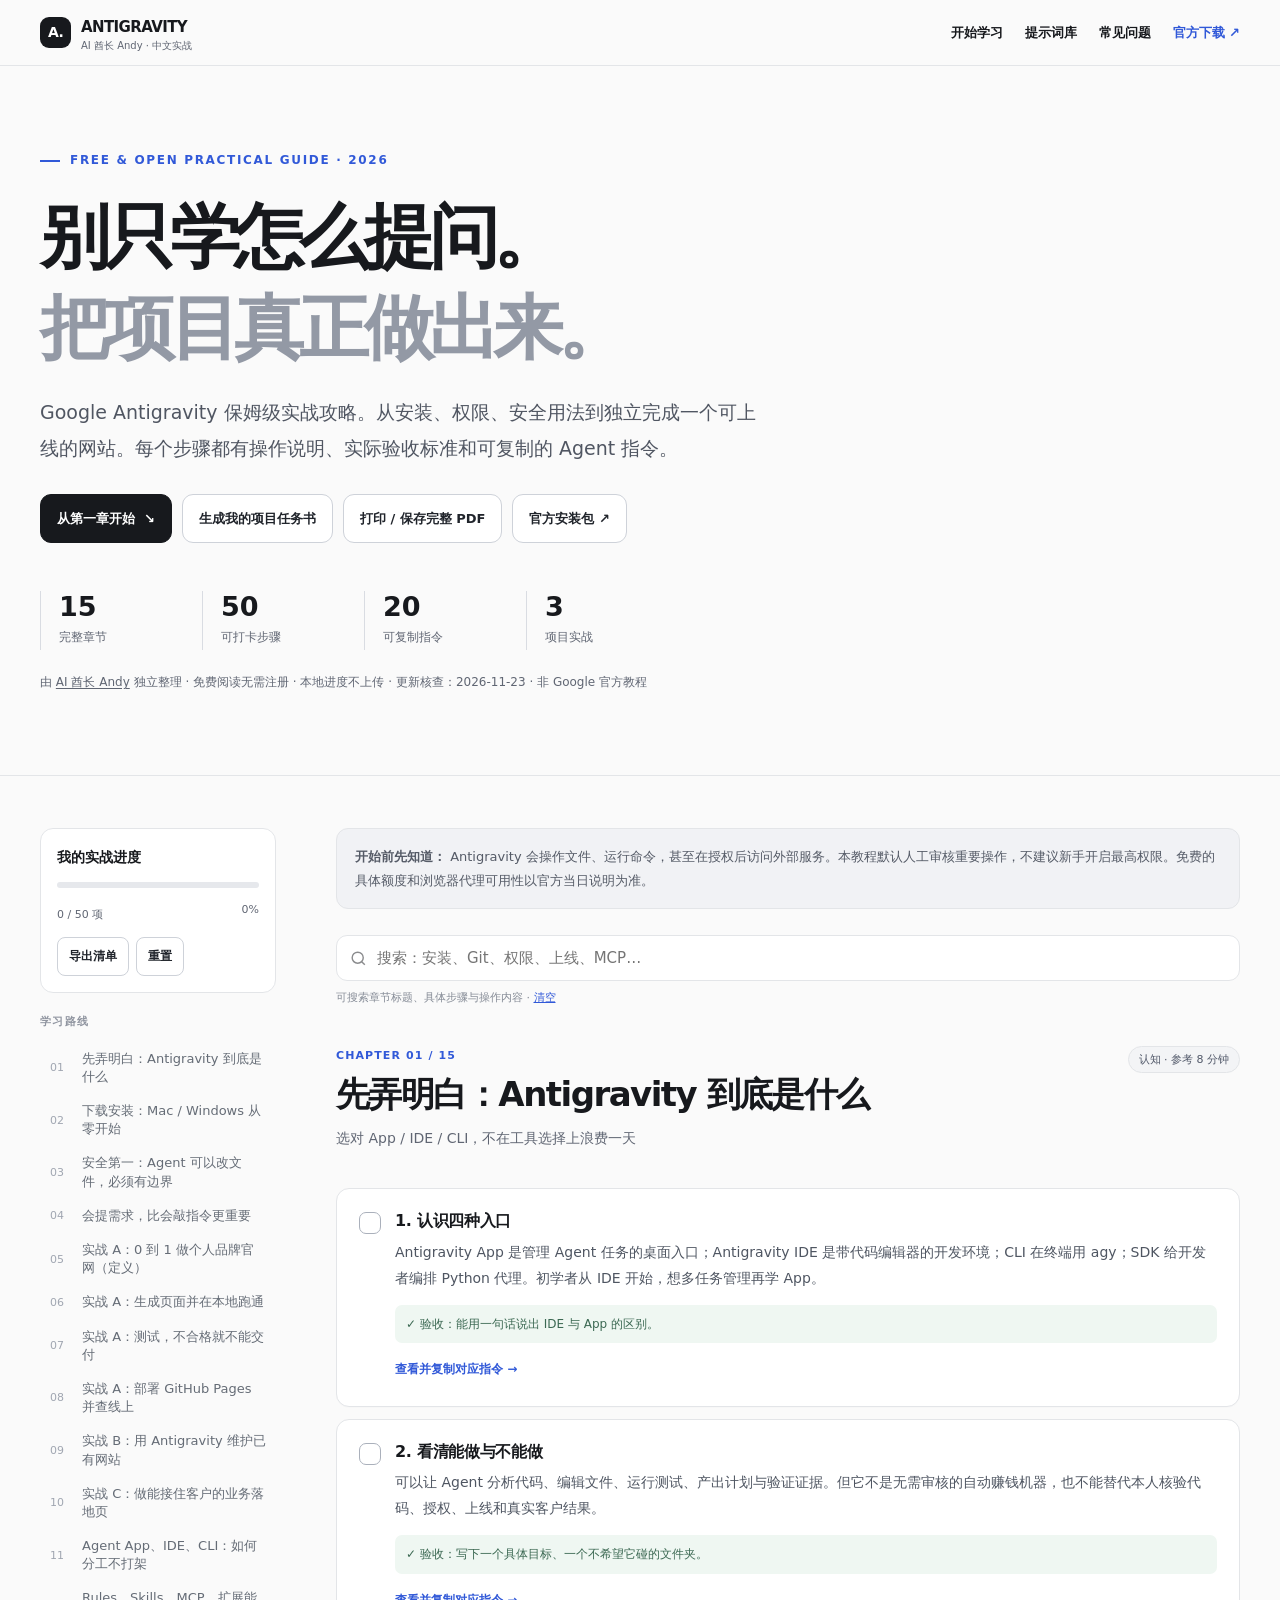
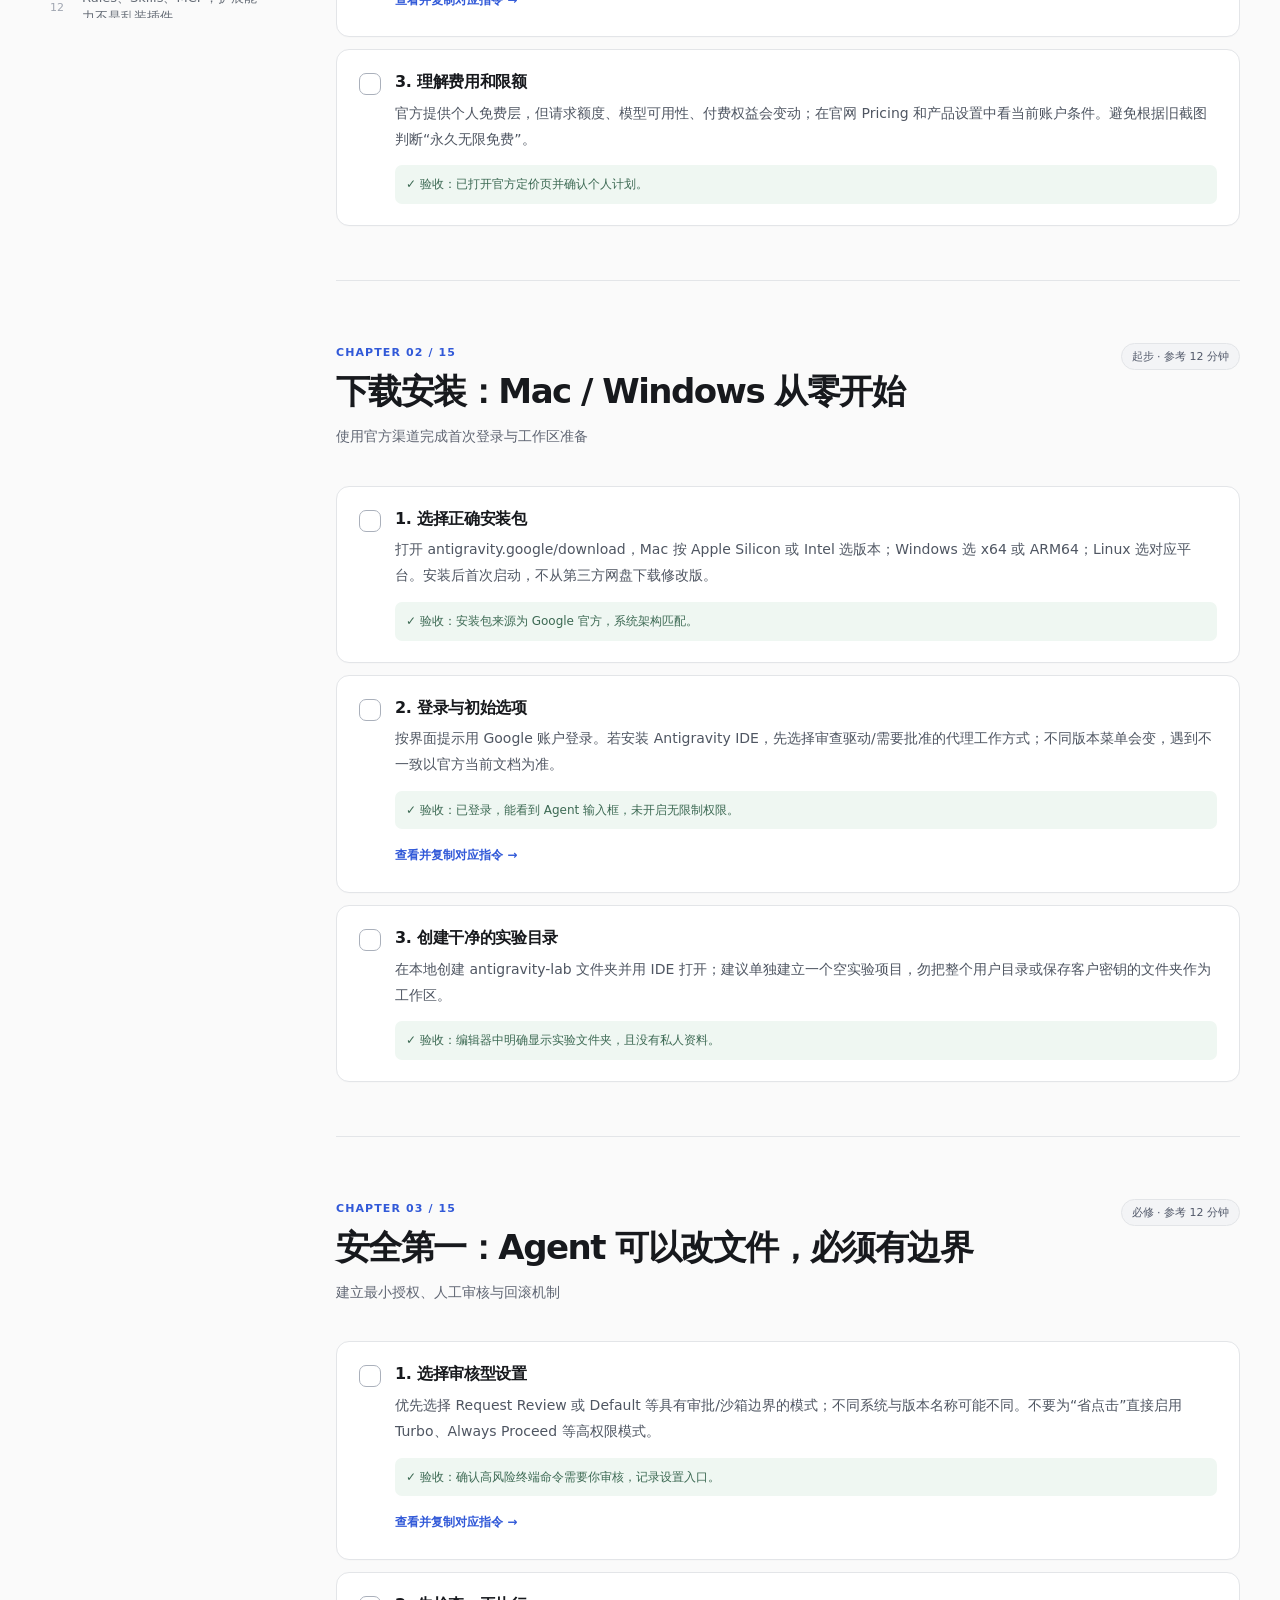
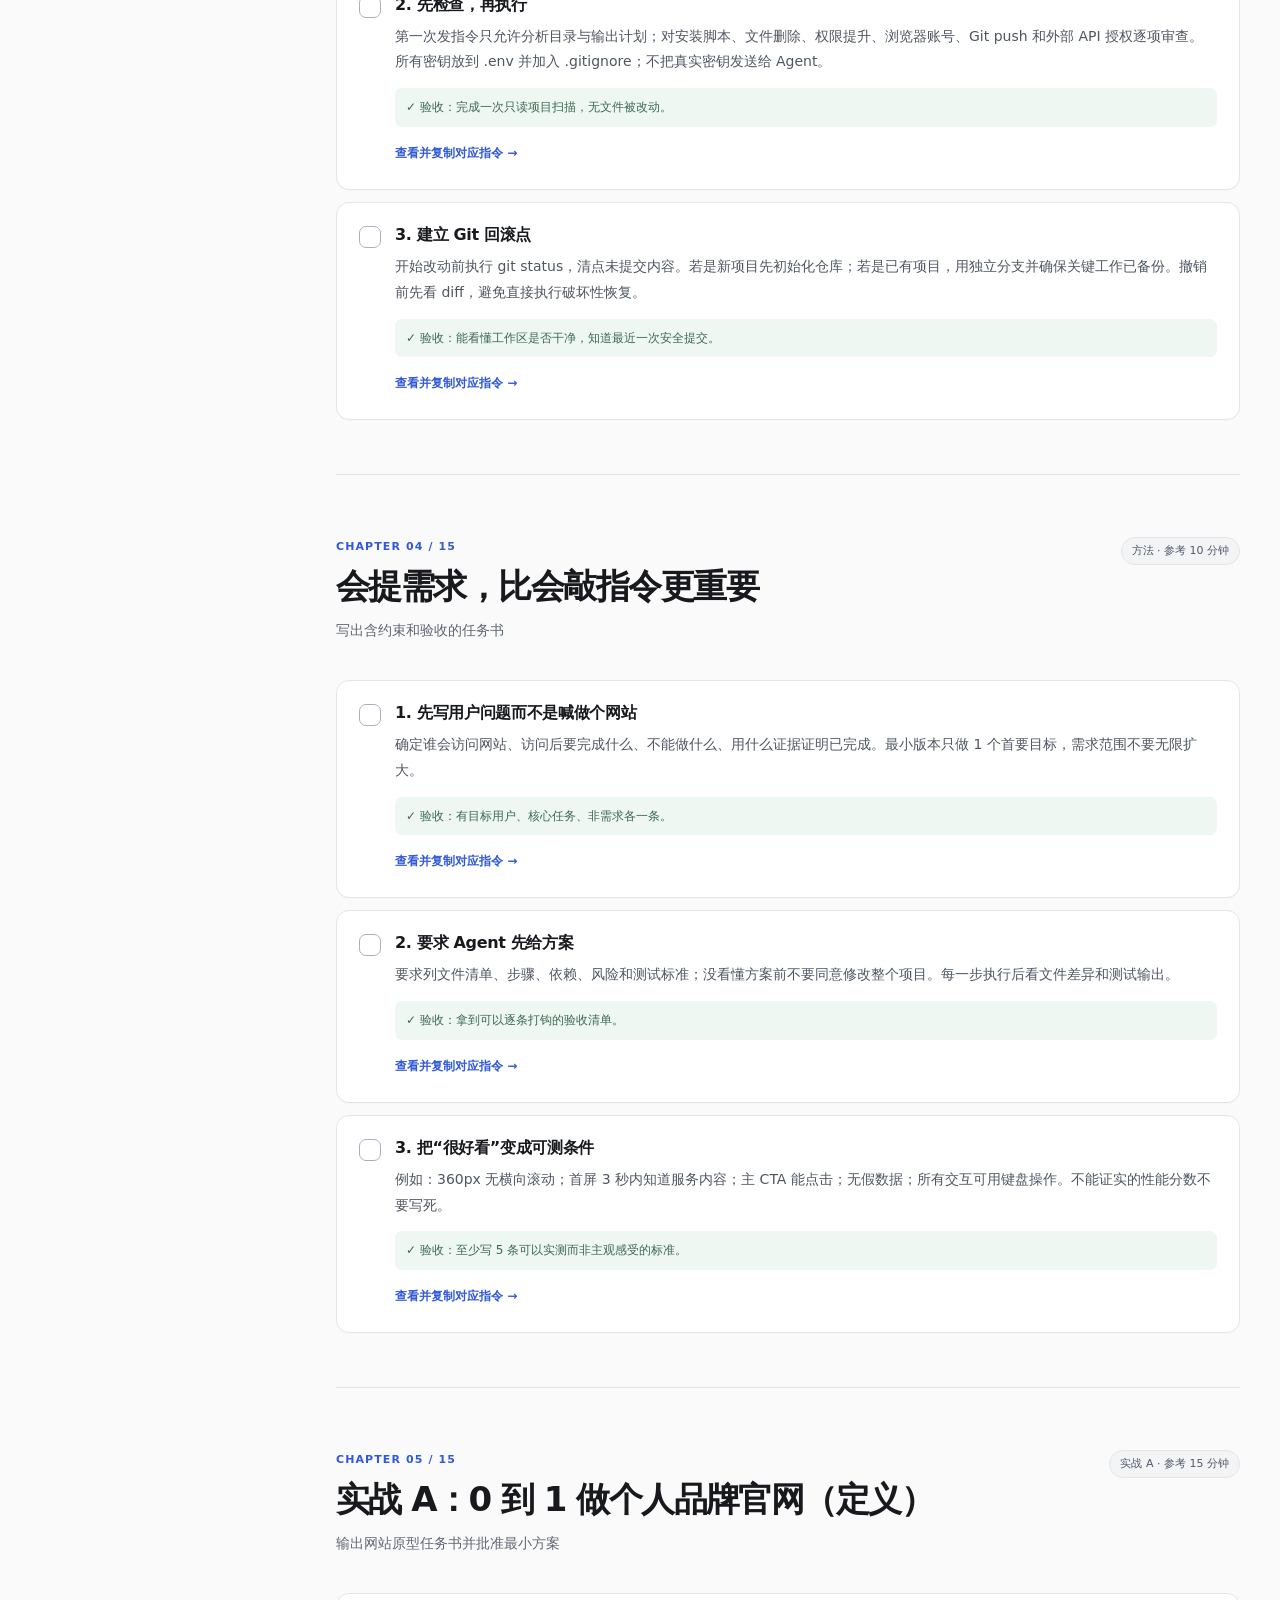
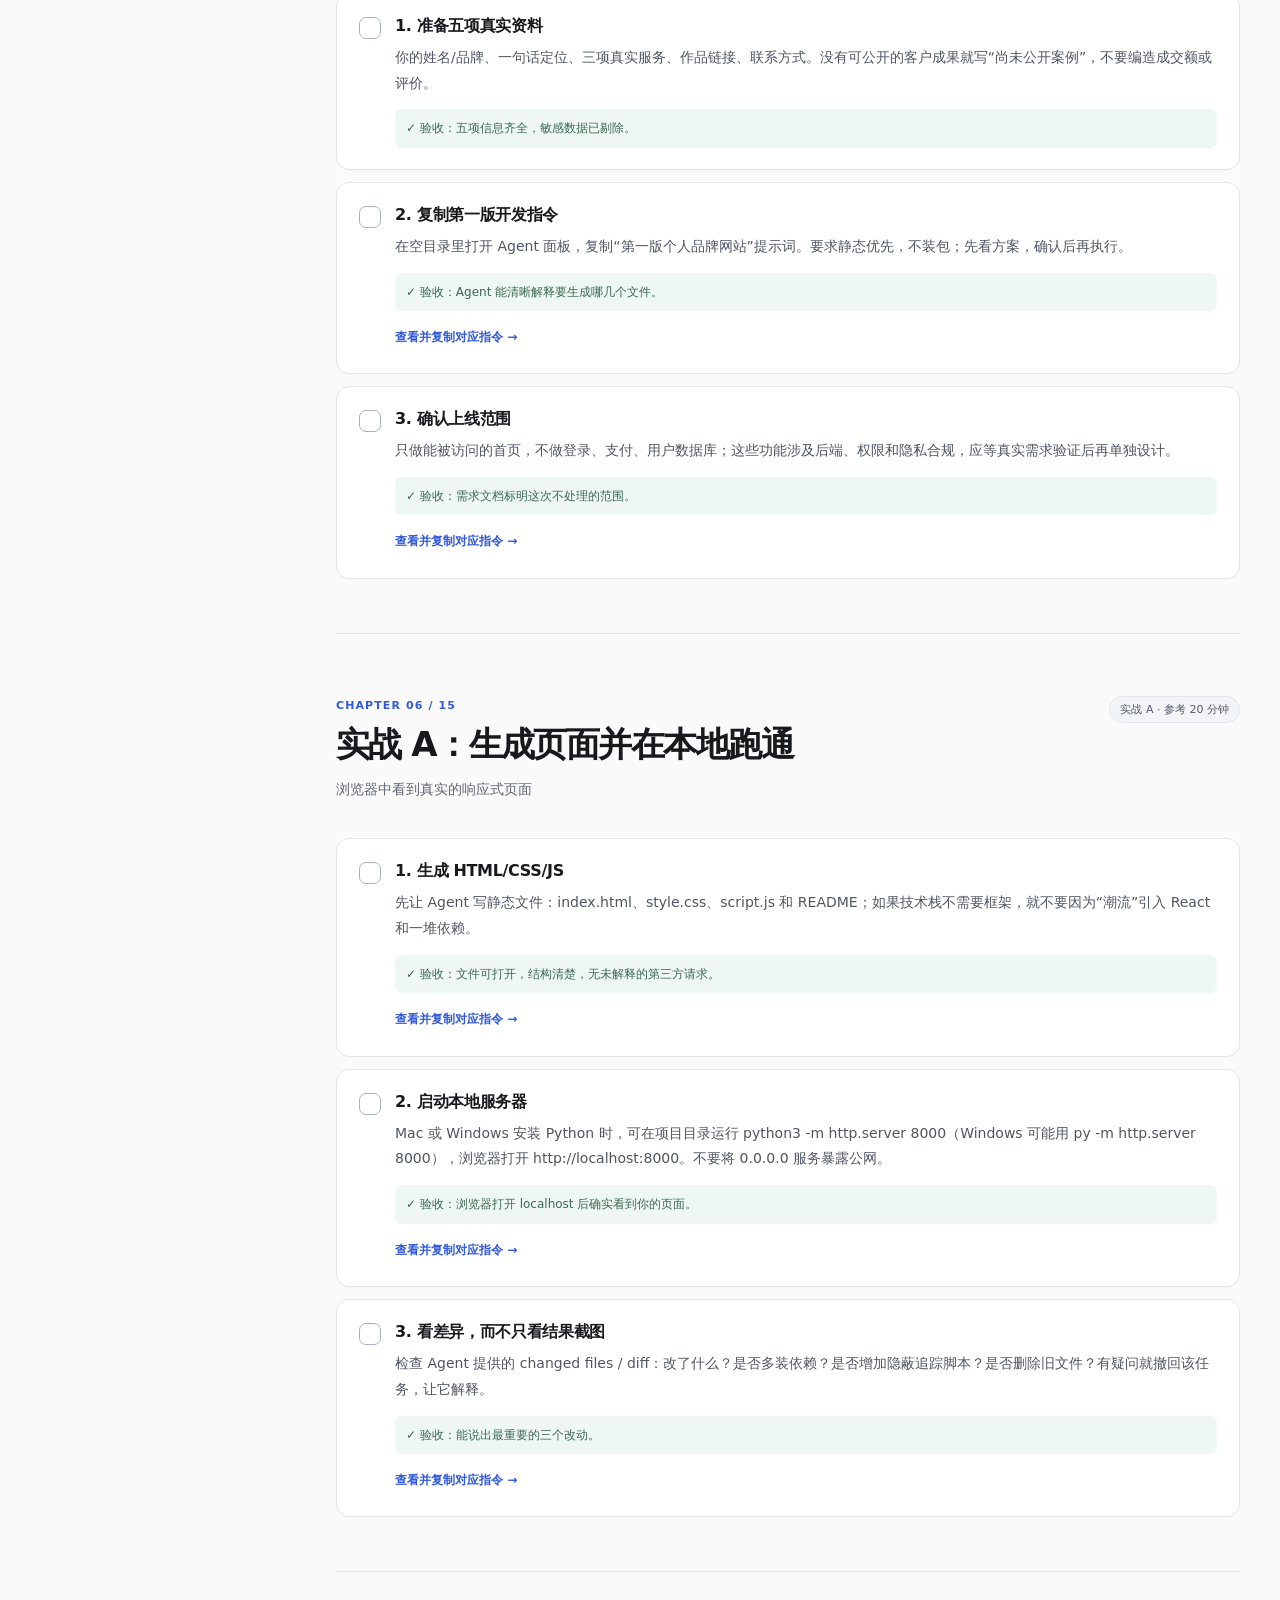
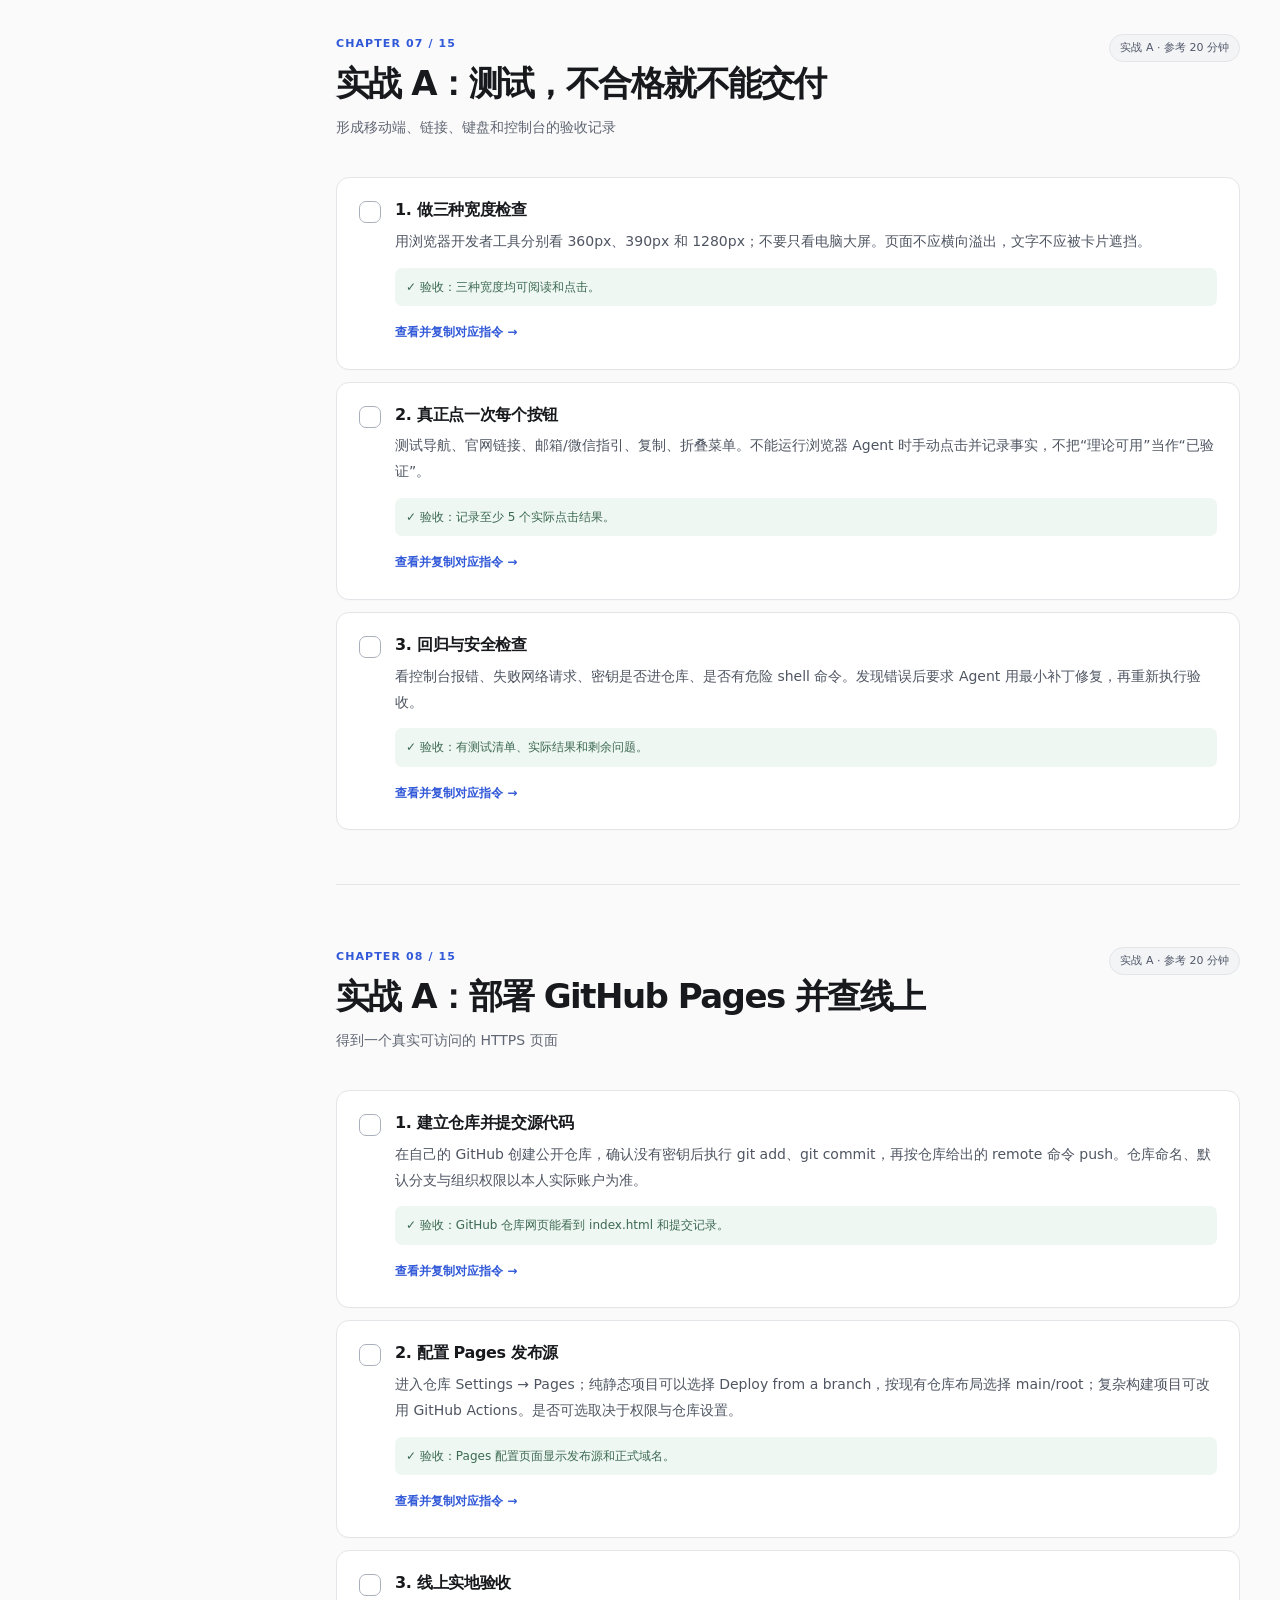
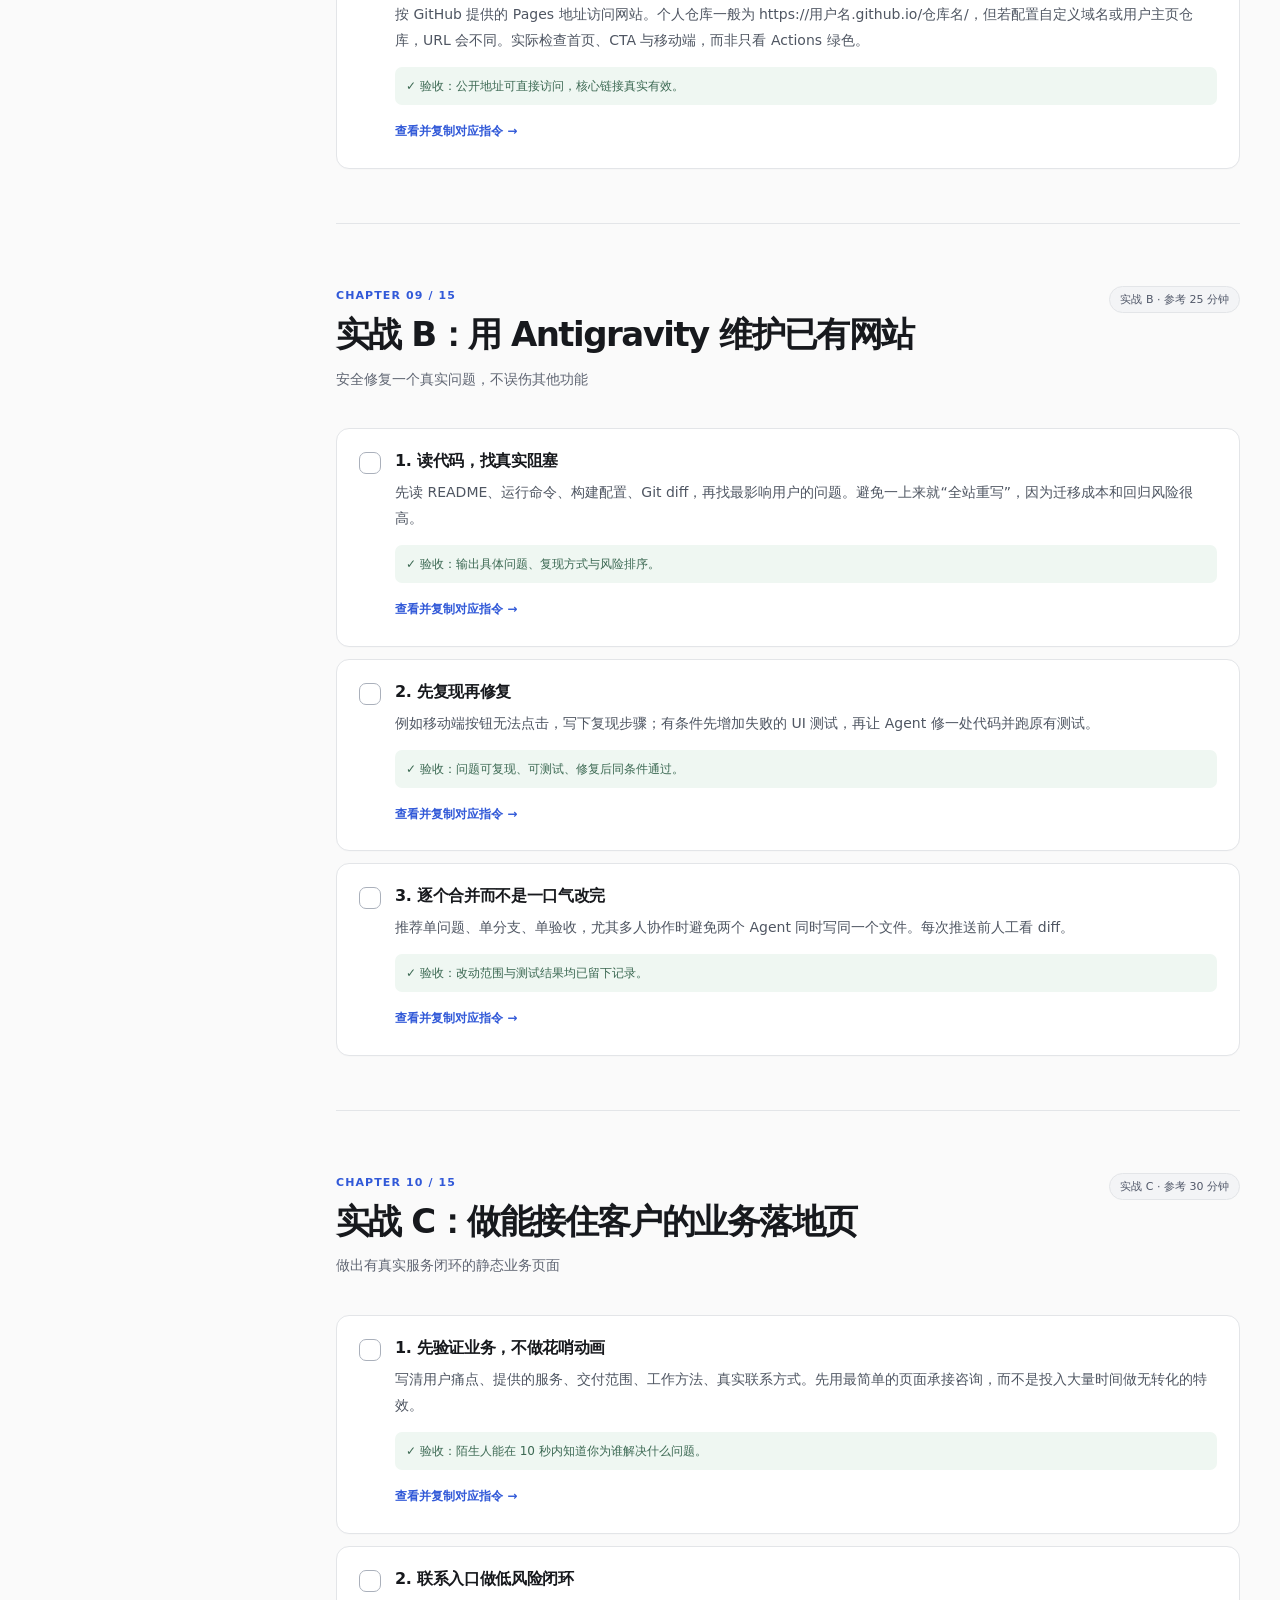
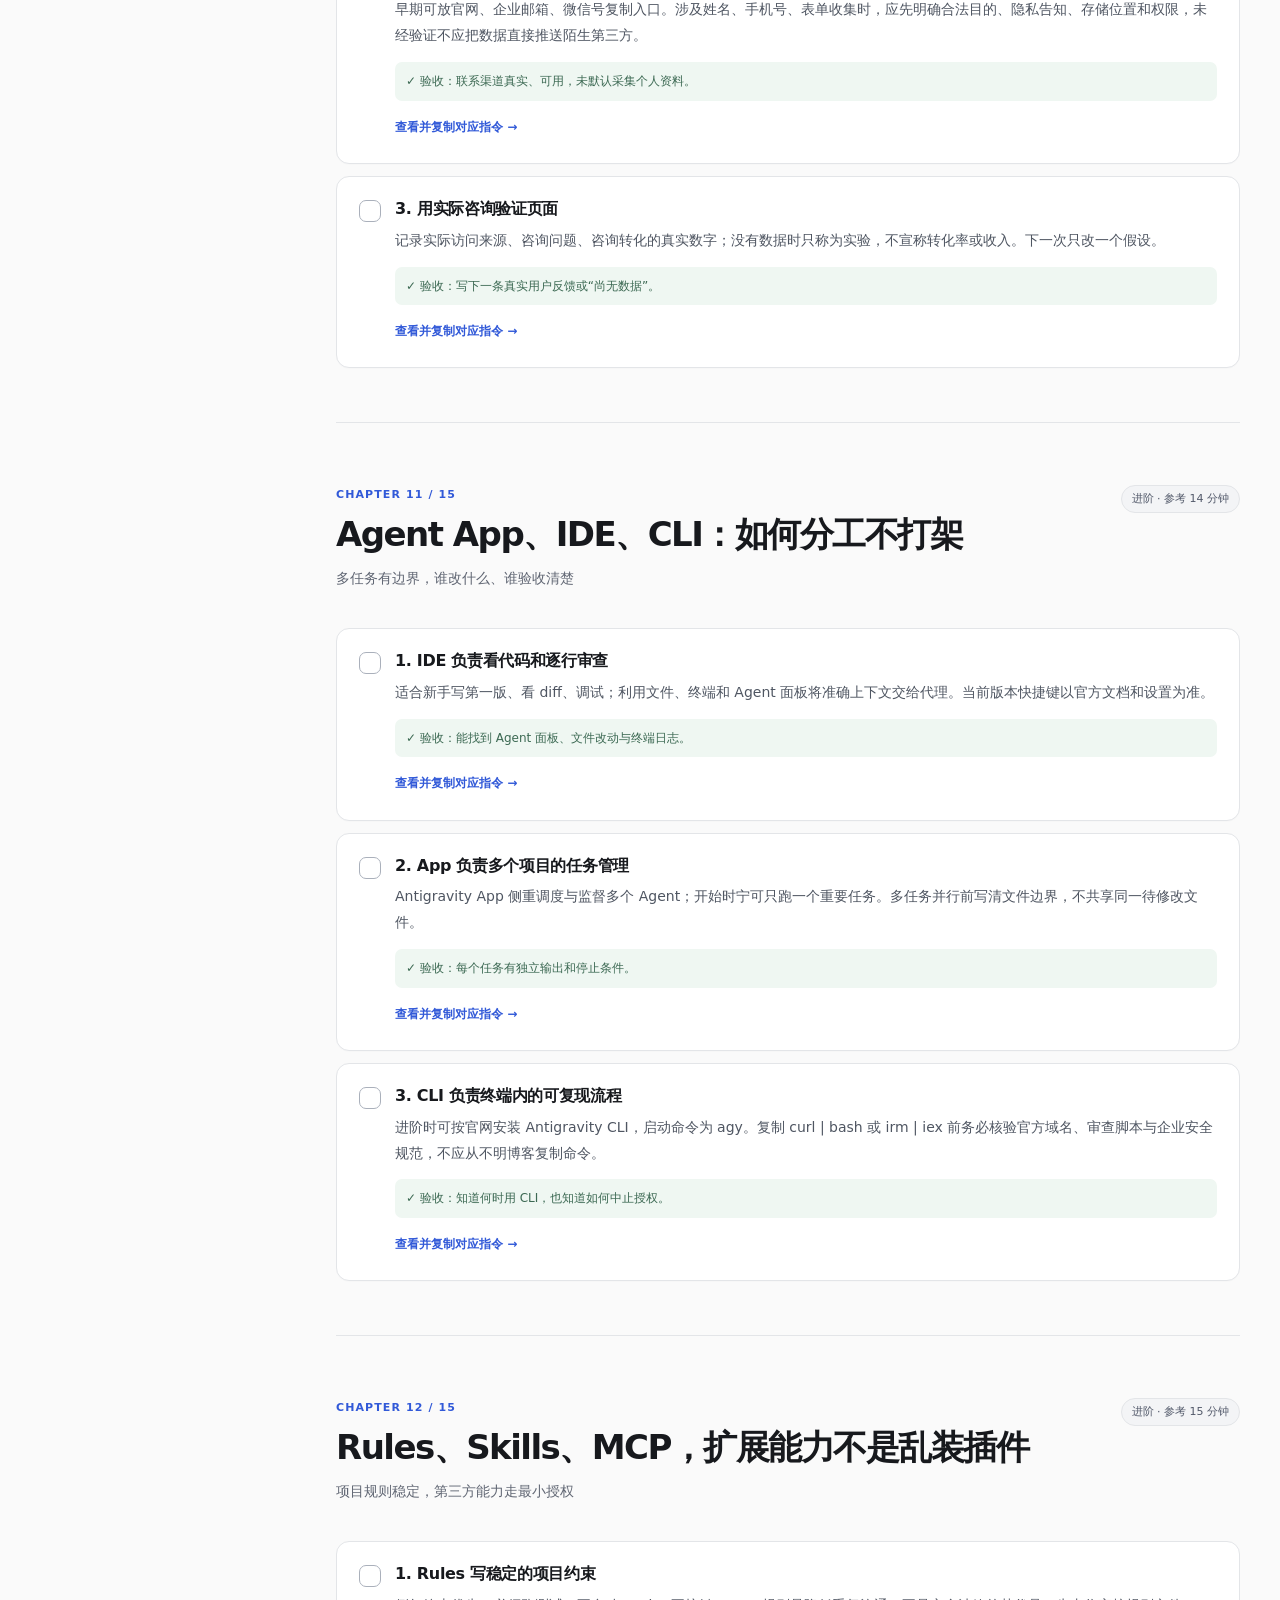
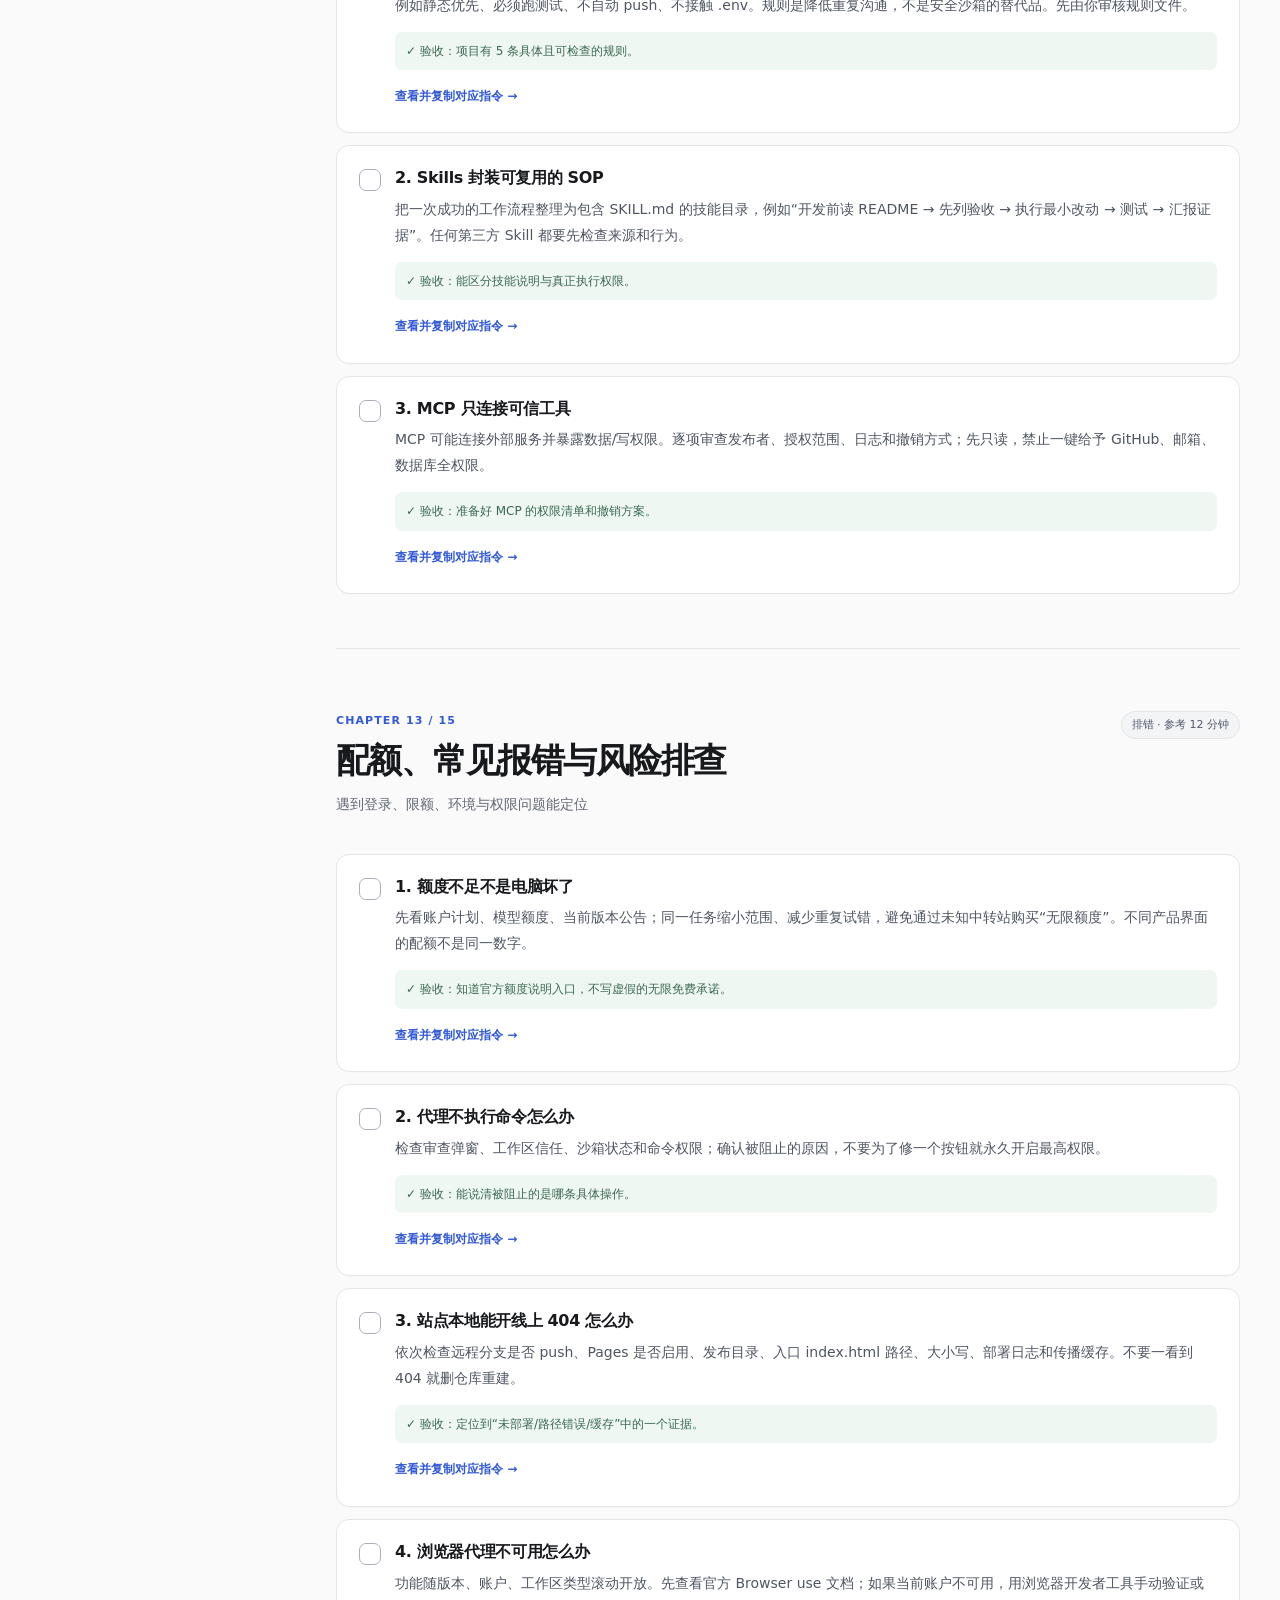
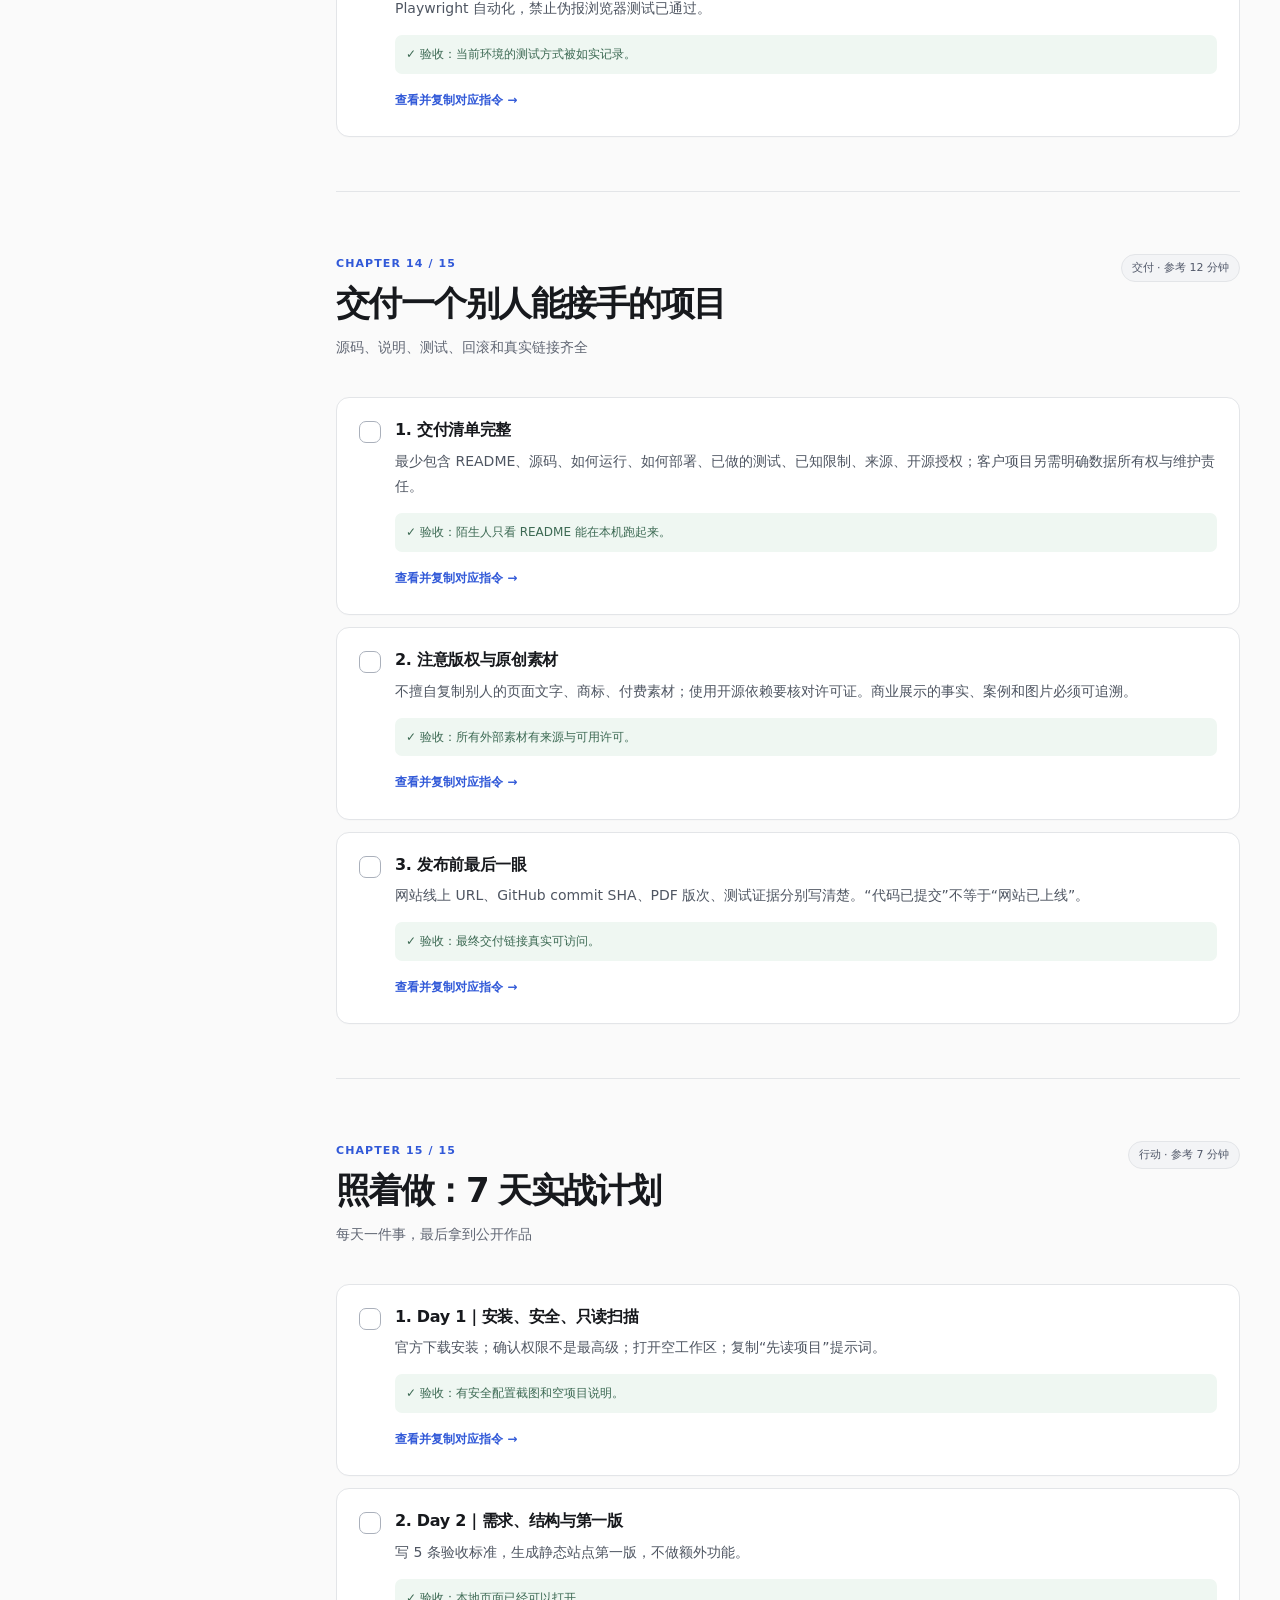
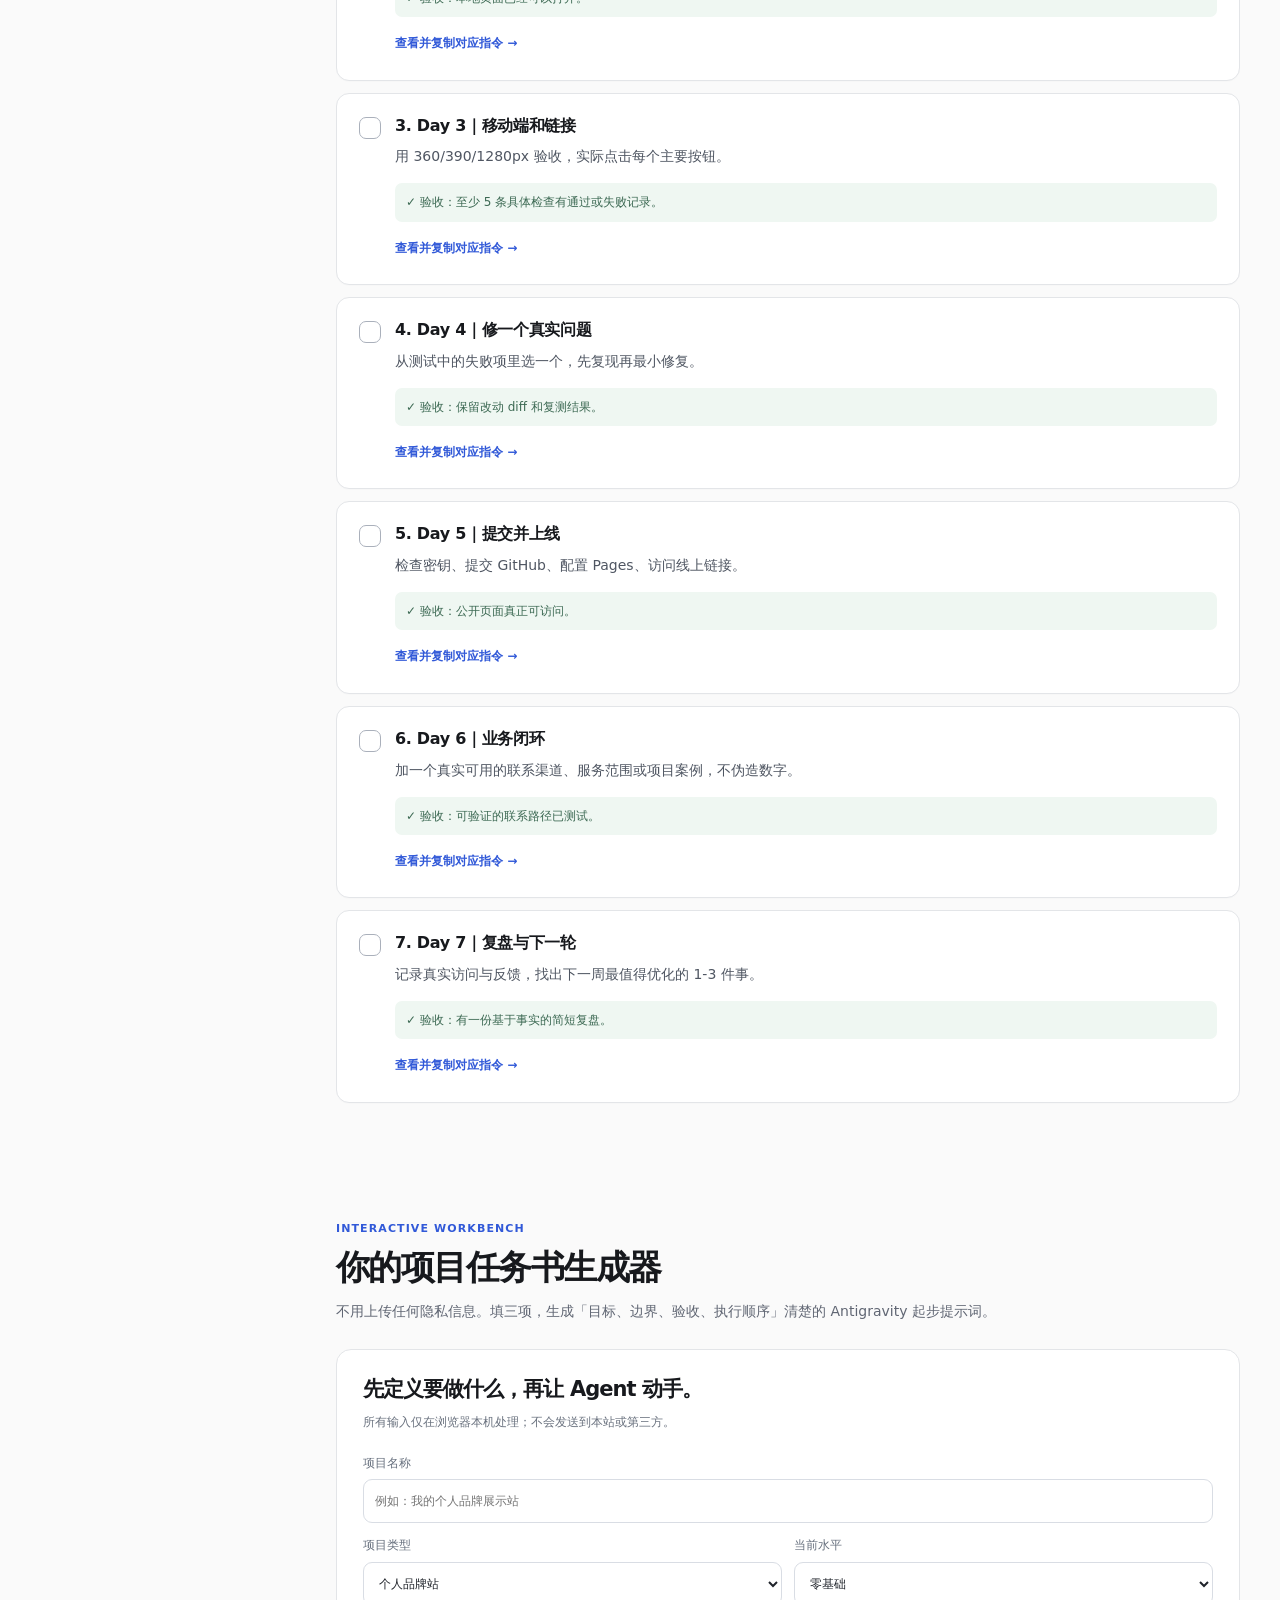
==== antigravity/index.html @ de9e085f "feat(antigravity): publish standalone Chinese practical handbook and interactive course" ====
<!doctype html>
<html lang="zh-CN">
<head>
<meta charset="utf-8"><meta name="viewport" content="width=device-width, initial-scale=1">
<title>Antigravity 保姆级实战攻略｜安装、AI 编程、GitHub Pages 上线 · AI 酋长 Andy</title>
<meta name="description" content="2026 Google Antigravity 中文保姆级实战教程：15 章、50 项可验收操作、20 条可复制指令，覆盖 Mac/Windows 安装、Agent 安全权限、AI 编程、真实网站开发、GitHub Pages 上线与 Rules/Skills/MCP。由 AI 酋长 Andy 独立整理。">
<meta name="author" content="AI 酋长 Andy"><meta name="robots" content="index,follow,max-image-preview:large">
<meta name="theme-color" content="#fafafa"><meta name="color-scheme" content="light">
<link rel="canonical" href="https://aipmandy.github.io/antigravity/">
<link rel="icon" href="https://aipmandy.github.io/favicon.svg" type="image/svg+xml">
<meta property="og:type" content="website"><meta property="og:locale" content="zh_CN"><meta property="og:title" content="Antigravity 保姆级实战攻略｜AI 酋长 Andy"><meta property="og:description" content="从 0 到 1：安装、安全配置、AI 编程、项目测试、GitHub Pages 上线。免费开源、可离线保存进度。"><meta property="og:url" content="https://aipmandy.github.io/antigravity/"><meta property="og:image" content="https://aipmandy.github.io/og.png">
<meta name="twitter:card" content="summary_large_image">
<script type="application/ld+json">{"@context":"https://schema.org","@type":"Course","name":"Antigravity 保姆级实战攻略","description":"从安装与安全配置到 AI 编程、网页上线和 Agent 协作的中文免费实操手册，含 15 章与 50 项可验收任务。","inLanguage":"zh-CN","url":"https://aipmandy.github.io/antigravity/","dateModified":"2026-11-23","isAccessibleForFree":true,"provider":{"@type":"Person","name":"AI 酋长 Andy","url":"https://metaver.vip/"},"hasCourseInstance":{"@type":"CourseInstance","courseMode":"online","courseWorkload":"PT4H"}}</script>
<style>:root{--bg:#fafafa;--paper:#fff;--ink:#17191d;--muted:#606673;--line:#e3e5e8;--soft:#f3f4f6;--blue:#3159d8;--blue-soft:#eef2ff;--green:#146c43;--shadow:0 12px 46px rgba(24,29,36,.055)}*{box-sizing:border-box}html{scroll-behavior:smooth}body{margin:0;background:var(--bg);color:var(--ink);font:15px/1.78 -apple-system,BlinkMacSystemFont,"PingFang SC","Microsoft YaHei",system-ui,sans-serif;-webkit-font-smoothing:antialiased}a{color:inherit;text-decoration:none}a:hover{color:var(--blue)}button,input,select{font:inherit}button{cursor:pointer}button:focus-visible,input:focus-visible,select:focus-visible,a:focus-visible,summary:focus-visible{outline:3px solid #89a2fa;outline-offset:3px}::selection{background:#dfe6ff}h1,h2,h3,p{margin-top:0}h1,h2,h3{line-height:1.3;letter-spacing:-.045em}p{margin-bottom:16px}strong{font-weight:690}small,.muted{color:var(--muted)}.wrap{width:min(1200px,calc(100% - 48px));margin-inline:auto}.topbar{position:sticky;top:0;z-index:30;backdrop-filter:blur(14px);background:rgba(250,250,250,.94);border-bottom:1px solid var(--line)}.topbar-inner{height:65px;display:flex;align-items:center;justify-content:space-between;gap:18px}.brand{display:flex;align-items:center;gap:10px;font-weight:730;white-space:nowrap;letter-spacing:-.04em}.mark{width:31px;height:31px;display:grid;place-items:center;background:#17191d;color:#fff;border-radius:9px;font-size:14px}.brand small{display:block;font-weight:450;font-size:10px;line-height:1.1;color:var(--muted);letter-spacing:0}.topnav{display:flex;gap:22px;font-size:13px;font-weight:600}.topnav a:last-child{color:var(--blue)}.hero{padding:84px 0 66px;border-bottom:1px solid var(--line)}.eyebrow{color:var(--blue);font-size:12px;font-weight:750;letter-spacing:.14em;text-transform:uppercase;display:flex;align-items:center;gap:10px}.eyebrow:before{content:"";width:20px;height:2px;background:var(--blue)}h1{font-size:clamp(38px,6.3vw,70px);font-weight:790;max-width:900px;letter-spacing:-.075em;margin:21px 0}.hero h1 span{color:#9399a5}.hero-desc{font-size:clamp(16px,2vw,19px);max-width:730px;color:#505662;line-height:1.85}.hero-actions,.inline-actions{display:flex;flex-wrap:wrap;gap:10px;margin-top:28px}.btn{display:inline-flex;align-items:center;justify-content:center;gap:9px;border:1px solid #ced2d9;border-radius:11px;background:#fff;color:#20242b;font-size:13px;font-weight:700;padding:12px 16px;min-height:44px;transition:transform .15s,background .15s}.btn:hover{transform:translateY(-1px);background:#f8faff;color:#1d2e6e}.btn.primary{background:#17191d;color:#fff;border-color:#17191d}.btn.primary:hover{background:#363b45;color:#fff}.btn.slim{padding:8px 11px;min-height:34px;border-radius:8px;font-size:12px}.hero-metrics{display:flex;gap:32px;flex-wrap:wrap;margin-top:48px}.metric{border-left:1px solid #d9dce2;padding-left:18px;min-width:130px}.metric strong{display:block;font-weight:760;font-size:27px;line-height:1.2;font-variant-numeric:tabular-nums}.metric span{font-size:12px;color:var(--muted)}.trust{margin-top:22px;font-size:12px;color:var(--muted)}.trust a{text-decoration:underline;text-underline-offset:2px}.notice{background:#f1f2f5;border:1px solid var(--line);padding:16px 18px;border-radius:12px;font-size:13px;line-height:1.8;color:#555b67}.site-layout{display:grid;grid-template-columns:244px minmax(0,1fr);gap:52px;padding-top:52px;padding-bottom:90px}.side{align-self:start;position:sticky;top:90px;max-height:calc(100dvh - 110px);overflow:auto;padding-right:8px;scrollbar-width:thin}.side-head{font-size:11px;letter-spacing:.12em;font-weight:760;color:#9095a0;margin:15px 0 10px}.side a{display:flex;align-items:center;gap:10px;border-radius:9px;color:#656c76;font-size:13px;padding:8px 10px;line-height:1.4}.side a:hover,.side a.active{background:#eceff5;color:#192b64}.side a i{font-style:normal;color:#a0a6b1;font-size:11px;min-width:22px}.side-progress{border:1px solid var(--line);background:#fff;padding:16px;border-radius:13px;margin-bottom:19px}.side-progress strong{display:block;font-size:14px}.track{height:6px;border-radius:10px;background:#e6e8ec;overflow:hidden;margin:12px 0}.fill{height:100%;background:#3159d8;width:0;transition:width .3s}.side-progress small{font-size:11px}.searchwrap{position:relative;margin:0 0 24px}.searchwrap input{width:100%;height:46px;padding:0 15px 0 40px;border:1px solid var(--line);border-radius:11px;background:#fff;outline:0;color:var(--ink)}.searchwrap svg{position:absolute;left:13px;top:14px;opacity:.5}.hint{font-size:11px;color:#858b96;margin-top:7px}.section{padding:14px 0 54px;scroll-margin-top:92px;border-bottom:1px solid var(--line);margin-bottom:48px}.section:last-of-type{border-bottom:0}.chapter-top{display:flex;gap:20px;justify-content:space-between;align-items:start}.chapter-num{font-size:11px;font-weight:760;color:var(--blue);letter-spacing:.1em}.section h2{font-size:clamp(25px,3vw,34px);margin:7px 0 10px;font-weight:750}.chapter-intro{color:var(--muted);font-size:14px;margin-bottom:25px}.chip{font-size:11px;color:#515869;background:var(--soft);border:1px solid var(--line);padding:3px 10px;border-radius:100px;white-space:nowrap}.lesson{padding:22px 22px 21px;border-radius:13px;background:var(--paper);border:1px solid var(--line);margin-top:12px;box-shadow:0 1px 0 rgba(0,0,0,.012)}.lesson-head{display:flex;gap:14px;align-items:flex-start}.check{position:relative;display:inline-flex;align-items:center;justify-content:center;flex-shrink:0;width:22px;height:22px;margin-top:1px}.check input{position:absolute;inset:0;opacity:0;cursor:pointer}.check-ui{width:22px;height:22px;border-radius:7px;border:1.5px solid #aab0bb;background:white;display:grid;place-items:center;color:#fff;transition:.15s}.check-ui svg{opacity:0}.check input:checked+.check-ui{background:#2756cd;border-color:#2756cd}.check input:checked+.check-ui svg{opacity:1}.check input:focus-visible+.check-ui{outline:3px solid #89a2fa;outline-offset:2px}.lesson h3{font-size:16px;letter-spacing:-.02em;margin:0 0 8px}.lesson p{font-size:14px;line-height:1.85;color:#4f5662;margin:0}.lesson.done{background:#fcfdff;border-color:#d5def8}.lesson.done h3{text-decoration:line-through;text-decoration-color:#aab8dd}.accept{margin:13px 0 0 36px;color:#3c6953;font-size:12px;background:#eff7f2;border-radius:7px;padding:9px 11px;line-height:1.7}.lesson-actions{margin:12px 0 0 36px}.prompt-open{font-size:12px;border:0;background:none;color:var(--blue);padding:4px 0;font-weight:650}.prompt-open:hover{text-decoration:underline}.end-note{color:#69717e;font-size:12px}.toolhead{display:flex;gap:12px;align-items:center;justify-content:space-between;margin-bottom:18px;flex-wrap:wrap}.toolhead h2{margin:0}.filter{border:1px solid var(--line);border-radius:9px;background:#fff;color:#333;padding:9px 12px;font-size:12px}.prompt-card{background:#fff;border:1px solid var(--line);border-radius:12px;margin:12px 0;padding:19px 20px}.prompt-top{display:flex;justify-content:space-between;gap:12px;align-items:start}.prompt-card h3{font-size:16px;margin:2px 0 6px}.prompt-card p{white-space:pre-wrap;font-family:ui-monospace,SFMono-Regular,Consolas,monospace;line-height:1.85;font-size:12px;color:#505663;margin:12px 0 0;background:#f7f8fa;border:1px solid #eef0f3;padding:14px;border-radius:9px;overflow-wrap:anywhere}.pill{font-size:10px;font-weight:700;background:#edf1ff;color:#3159d8;padding:4px 8px;border-radius:100px;white-space:nowrap}.mini-lab{padding:26px;border:1px solid var(--line);background:#fff;border-radius:15px;margin:20px 0 36px}.mini-lab h3{margin:0 0 8px;font-size:21px}.formgrid{display:grid;grid-template-columns:1fr 1fr;gap:12px;margin-top:20px}.field{display:flex;flex-direction:column;gap:5px;font-size:12px;color:#67707e}.field input,.field select{height:44px;background:#fff;border:1px solid #d9dde4;border-radius:9px;padding:0 11px;color:#20242b}.formgrid .wide{grid-column:span 2}.generated{white-space:pre-wrap;overflow-wrap:anywhere;background:#f6f7fa;border:1px solid var(--line);border-radius:10px;padding:17px;font-size:12px;line-height:1.85;margin-top:15px;color:#333b48;max-height:350px;overflow:auto}.faq-item{border-bottom:1px solid var(--line);padding:15px 2px}.faq-item summary{cursor:pointer;font-size:15px;font-weight:690;list-style:none}.faq-item summary::after{content:'+';float:right;font-size:21px;font-weight:400;color:#68717e}.faq-item[open] summary::after{content:'−'}.faq-item p{color:#59616e;font-size:13px;line-height:1.9;margin:12px 0 3px}.source-list{display:grid;gap:9px}.source{border-bottom:1px solid var(--line);padding:10px 0}.source a{font-weight:690;color:#202b44;font-size:13px;text-decoration:underline;text-decoration-color:#cfd6e7;text-underline-offset:4px}.source p{font-size:12px;color:#6a707a;margin:2px 0 0}.cta{border:1px solid #d8dce4;background:linear-gradient(150deg,#fff,#f5f7fb);border-radius:16px;padding:31px;margin-top:28px}.cta h3{font-size:24px;margin-bottom:12px}.cta p{color:#58606c;max-width:700px}.footer{border-top:1px solid var(--line);padding:38px 0 50px;font-size:12px;color:var(--muted)}.footer-in{display:flex;justify-content:space-between;gap:20px;flex-wrap:wrap}.footer-links{display:flex;gap:16px;flex-wrap:wrap}.toast{position:fixed;bottom:22px;left:50%;transform:translate(-50%,20px);background:#161b25;color:#fff;padding:10px 17px;border-radius:9px;font-size:12px;opacity:0;pointer-events:none;z-index:100;transition:.25s}.toast.on{opacity:1;transform:translate(-50%,0)}.mobile-details{display:none}.hidden{display:none!important}.skip{position:absolute;top:-100px;left:0;background:white;padding:12px;z-index:99}.skip:focus{top:8px}#print-book{display:none}@media(max-width:980px){.site-layout{grid-template-columns:190px minmax(0,1fr);gap:30px}.topnav{gap:12px}.hero{padding-top:65px}}@media(max-width:720px){.wrap{width:min(100% - 32px,640px)}.topbar-inner{height:61px}.topnav a:not(:last-child){display:none}.hero{padding:48px 0 44px}.hero h1{font-size:43px}.hero-metrics{gap:17px}.metric{min-width:90px;padding-left:12px}.metric strong{font-size:22px}.site-layout{display:block;padding-top:24px}.side{display:none}.mobile-details{display:block;margin-bottom:20px;background:#fff;border:1px solid var(--line);border-radius:11px}.mobile-details summary{font-weight:690;padding:12px 15px;cursor:pointer}.mobile-details nav{padding:0 12px 12px;max-height:280px;overflow:auto}.mobile-details a{display:block;padding:9px 8px;color:#606672;font-size:13px}.section{margin-bottom:27px;padding-bottom:38px}.section h2{font-size:27px}.chapter-top{display:block}.chip{display:inline-block;margin-top:8px}.lesson{padding:17px 15px}.accept,.lesson-actions{margin-left:36px}.formgrid{grid-template-columns:1fr}.formgrid .wide{grid-column:auto}.mini-lab{padding:18px}.cta{padding:21px}.footer-in{display:block}.footer-links{margin-top:13px}}@media(prefers-reduced-motion:reduce){html{scroll-behavior:auto}*{transition:none!important}}@media print{@page{size:A4;margin:17mm 15mm}body{font-size:11pt;background:#fff;color:#111}.topbar,.side,.mobile-details,.hero-actions,.searchwrap,.lesson-actions,.btn,.toast,.mini-lab,.footer,.prompt-card button,.filter{display:none!important}.hero{padding:12mm 0 8mm}.hero h1{font-size:30pt}.hero-metrics{margin-top:10mm}.site-layout{display:block;padding:0}.section{break-before:page;border:0;page-break-inside:auto;margin:0 0 8mm;padding:0}.section h2{font-size:20pt}.lesson{box-shadow:none;page-break-inside:avoid;padding:9pt;margin-top:6pt}.lesson p{font-size:10pt}.check{display:none}.accept,.lesson-actions{margin-left:0}.prompt-card{page-break-inside:avoid}.prompt-card p{font-size:8.5pt}.faq-item{page-break-inside:avoid}.source a{text-decoration:underline}.cta{page-break-inside:avoid}#main{display:block}}
</style>
</head><body>
<a class="skip" href="#main">跳转到正文</a>
<header class="topbar"><div class="wrap topbar-inner"><a class="brand" href="#top" aria-label="Antigravity 实战攻略回到顶部"><span class="mark" aria-hidden="true">A.</span><span>ANTIGRAVITY <small>AI 酋长 Andy · 中文实战</small></span></a><nav class="topnav" aria-label="主导航"><a href="#overview">开始学习</a><a href="#prompts">提示词库</a><a href="#faq">常见问题</a><a href="https://antigravity.google/download" target="_blank" rel="noopener noreferrer">官方下载 ↗</a></nav></div></header>
<section class="hero" id="top"><div class="wrap"><div class="eyebrow">FREE &amp; OPEN PRACTICAL GUIDE · 2026</div><h1>别只学怎么提问。<br><span>把项目真正做出来。</span></h1><p class="hero-desc">Google Antigravity 保姆级实战攻略。从安装、权限、安全用法到独立完成一个可上线的网站。每个步骤都有操作说明、实际验收标准和可复制的 Agent 指令。</p><div class="hero-actions"><a href="#overview" class="btn primary">从第一章开始 <span aria-hidden="true">↘</span></a><a href="#lab" class="btn">生成我的项目任务书</a><button type="button" class="btn" id="print-guide">打印 / 保存完整 PDF</button><a href="https://antigravity.google/download" target="_blank" rel="noopener noreferrer" class="btn">官方安装包 ↗</a></div><div class="hero-metrics" aria-label="教程实际内容数量"><div class="metric"><strong id="stat-chapters">15</strong><span>完整章节</span></div><div class="metric"><strong id="stat-lessons">50</strong><span>可打卡步骤</span></div><div class="metric"><strong id="stat-prompts">20</strong><span>可复制指令</span></div><div class="metric"><strong>3</strong><span>项目实战</span></div></div><p class="trust">由 <a href="https://metaver.vip/" target="_blank" rel="noopener noreferrer">AI 酋长 Andy</a> 独立整理 · 免费阅读无需注册 · 本地进度不上传 · 更新核查：2026-11-23 · 非 Google 官方教程</p></div></section>
<div class="wrap site-layout"><aside class="side" aria-label="章节导航"><div class="side-progress"><strong>我的实战进度</strong><div class="track" role="progressbar" aria-label="学习完成度"><div class="fill"></div></div><small class="progress-num">0 / 50 项</small> <small class="progress-pct" style="float:right">0%</small><div style="display:flex;gap:7px;margin-top:10px;flex-wrap:wrap"><button class="btn slim" type="button" id="export-progress">导出清单</button><button class="btn slim" type="button" id="reset-progress">重置</button></div></div><div class="side-head">学习路线</div><nav id="nav"></nav><div class="side-head">更多</div><a href="#lab">项目任务书生成器</a><a href="#prompts">20 条提示词</a><a href="#faq">常见问题</a><a href="#sources">官方资料来源</a></aside>
<main id="main"><details class="mobile-details"><summary>☰ 展开 15 章学习目录</summary><nav id="mobile-nav" aria-label="手机学习章节"></nav><div style="padding:10px 16px 16px;border-top:1px solid #e3e5e8"><strong class="progress-num">0 / 50 项</strong> · <span class="progress-pct">0%</span><div class="track"><div class="fill"></div></div><div style="display:flex;gap:8px"><button type="button" class="btn slim" id="export-progress-mobile">导出清单</button><button type="button" class="btn slim" id="reset-progress-mobile">重置</button></div></div></details><div class="notice"><strong>开始前先知道：</strong> Antigravity 会操作文件、运行命令，甚至在授权后访问外部服务。本教程默认人工审核重要操作，不建议新手开启最高权限。免费的具体额度和浏览器代理可用性以官方当日说明为准。</div><div style="height:26px"></div><div class="searchwrap"><svg width="19" height="19" viewBox="0 0 24 24" fill="none" stroke="currentColor" stroke-width="1.8"><circle cx="11" cy="11" r="7"/><path d="m16 16 4 4"/></svg><input type="search" id="site-search" aria-label="搜索教程" placeholder="搜索：安装、Git、权限、上线、MCP…" autocomplete="off"><div class="hint"><span id="search-results">可搜索章节标题、具体步骤与操作内容</span> · <button type="button" id="clear-search" style="background:none;border:0;color:#3159d8;padding:0;text-decoration:underline;font-size:11px">清空</button></div></div>
<div id="chapters"></div>
<section class="section" id="lab"><div class="chapter-num">INTERACTIVE WORKBENCH</div><h2>你的项目任务书生成器</h2><p class="chapter-intro">不用上传任何隐私信息。填三项，生成「目标、边界、验收、执行顺序」清楚的 Antigravity 起步提示词。</p><div class="mini-lab"><h3>先定义要做什么，再让 Agent 动手。</h3><p class="end-note">所有输入仅在浏览器本机处理；不会发送到本站或第三方。</p><div class="formgrid"><label class="field wide">项目名称 <input id="project-name" placeholder="例如：我的个人品牌展示站" maxlength="80"></label><label class="field">项目类型 <select id="project-kind"><option>个人品牌站</option><option>企业服务落地页</option><option>免费小工具</option><option>旧项目修复</option></select></label><label class="field">当前水平 <select id="project-level"><option>零基础</option><option>有编程经验</option></select></label></div><div class="generated" id="generated-prompt" aria-live="polite"></div><div class="inline-actions"><button type="button" class="btn primary" id="copy-generated">复制任务书</button><button type="button" class="btn" id="download-generated">下载 Markdown</button><button type="button" class="btn" id="download-starter">下载练习网页 index.html</button></div></div></section>
<section class="section" id="prompts"><div class="chapter-num">PROMPT LIBRARY</div><div class="toolhead"><div><h2>20 条可复制 Agent 指令</h2><p class="chapter-intro" style="margin:4px 0 0">从只读检查、做网站、修 Bug、代码审查到上线验收。</p></div><select class="filter" id="prompt-filter" aria-label="按类型筛选提示词"></select></div><p class="end-note" id="prompt-count">显示 20 / 20 条</p><div id="prompt-list"></div></section>
<section class="section" id="faq"><div class="chapter-num">FAQ</div><h2>学员最容易卡住的 10 个问题</h2><p class="chapter-intro">不猜版本，不承诺永远免费，遇到问题以可复现证据为准。</p><div id="faq-list"></div></section>
<section class="section" id="sources"><div class="chapter-num">SOURCES &amp; VERIFY</div><h2>原始资料与核查边界</h2><p class="chapter-intro">2026-11-23 参考 Google 官方教程、文档和 GitHub Pages 官方部署说明。官方页面会更新，教程中的动态描述可能需要重新核对。</p><div class="source-list" id="source-list"></div><div class="notice" style="margin-top:20px">本站没有实际执行你的 Antigravity 客户端，因此所有实战都以「你在自己电脑上按步骤执行并验收」为准。本站的交互工具仅提供模板与学习记录，不连接你的 Google、GitHub 或客户账户。</div></section>
<section class="cta" aria-labelledby="contact-heading"><div class="chapter-num">ABOUT THE AUTHOR · OPTIONAL SERVICE</div><h3 id="contact-heading">把 AI 变成可以交付的产品。</h3><p>我是 AI 酋长 Andy，做 AI 产品化与实战项目。公开教程永久免费阅读。需要针对具体项目的 AI 产品诊断、开发路线或企业 AI 获客，可自愿联系，不以添加微信作为阅读前提。</p><div class="inline-actions"><a class="btn primary" href="https://metaver.vip/" target="_blank" rel="noopener noreferrer">个人官网 ↗</a><a class="btn" href="https://www.a6no1.cn/" target="_blank" rel="noopener noreferrer">星觉科技 ↗</a><button class="btn" id="copy-wechat" type="button">复制微信 AIPMAndy</button><a class="btn" href="https://github.com/AIPMAndy/AIPMAndy.github.io/tree/main/antigravity" target="_blank" rel="noopener noreferrer">GitHub 源码 ↗</a></div></section></main></div>
<footer class="footer"><div class="wrap footer-in"><div><strong>ANTIGRAVITY PRACTICAL GUIDE</strong><div>© 2026 AI 酋长 Andy · 原创教学内容，非 Google 官方站点。</div><div>代码 MIT · 文字 CC BY 4.0 · 提及的商标归各自权利人所有。</div></div><div class="footer-links"><a href="https://metaver.vip/">个人官网</a><a href="https://www.a6no1.cn/">公司官网</a><a href="https://antigravity.google/docs/getting-started">官方文档</a><button type="button" id="copy-wechat-footer" style="border:0;background:none;color:#606673;cursor:pointer;padding:0">微信 AIPMAndy</button></div></div></footer>
<div class="toast" id="toast" role="status" aria-live="polite"></div>
<script type="application/json" id="course-data">{"title":"Antigravity 保姆级实战攻略","version":"1.0.0","checked_at":"2026-11-23","subtitle":"从安装、安全配置，到 AI 编程、网页上线和多 Agent 协作。每一步都有操作、验收和可复制提示词。","author":"AI 酋长 Andy","wechat":"AIPMAndy","site":"https://metaver.vip/","company":"https://www.a6no1.cn/","chapters":[{"id":"overview","title":"先弄明白：Antigravity 到底是什么","tag":"认知","minutes":8,"outcome":"选对 App / IDE / CLI，不在工具选择上浪费一天","lessons":[{"title":"认识四种入口","do":"Antigravity App 是管理 Agent 任务的桌面入口；Antigravity IDE 是带代码编辑器的开发环境；CLI 在终端用 agy；SDK 给开发者编排 Python 代理。初学者从 IDE 开始，想多任务管理再学 App。","check":"能用一句话说出 IDE 与 App 的区别。","prompt":"p18"},{"title":"看清能做与不能做","do":"可以让 Agent 分析代码、编辑文件、运行测试、产出计划与验证证据。但它不是无需审核的自动赚钱机器，也不能替代本人核验代码、授权、上线和真实客户结果。","check":"写下一个具体目标、一个不希望它碰的文件夹。","prompt":"p03"},{"title":"理解费用和限额","do":"官方提供个人免费层，但请求额度、模型可用性、付费权益会变动；在官网 Pricing 和产品设置中看当前账户条件。避免根据旧截图判断“永久无限免费”。","check":"已打开官方定价页并确认个人计划。","prompt":null}]},{"id":"install","title":"下载安装：Mac / Windows 从零开始","tag":"起步","minutes":12,"outcome":"使用官方渠道完成首次登录与工作区准备","lessons":[{"title":"选择正确安装包","do":"打开 antigravity.google/download，Mac 按 Apple Silicon 或 Intel 选版本；Windows 选 x64 或 ARM64；Linux 选对应平台。安装后首次启动，不从第三方网盘下载修改版。","check":"安装包来源为 Google 官方，系统架构匹配。","prompt":null},{"title":"登录与初始选项","do":"按界面提示用 Google 账户登录。若安装 Antigravity IDE，先选择审查驱动/需要批准的代理工作方式；不同版本菜单会变，遇到不一致以官方当前文档为准。","check":"已登录，能看到 Agent 输入框，未开启无限制权限。","prompt":"p02"},{"title":"创建干净的实验目录","do":"在本地创建 antigravity-lab 文件夹并用 IDE 打开；建议单独建立一个空实验项目，勿把整个用户目录或保存客户密钥的文件夹作为工作区。","check":"编辑器中明确显示实验文件夹，且没有私人资料。","prompt":null}]},{"id":"permissions","title":"安全第一：Agent 可以改文件，必须有边界","tag":"必修","minutes":12,"outcome":"建立最小授权、人工审核与回滚机制","lessons":[{"title":"选择审核型设置","do":"优先选择 Request Review 或 Default 等具有审批/沙箱边界的模式；不同系统与版本名称可能不同。不要为“省点击”直接启用 Turbo、Always Proceed 等高权限模式。","check":"确认高风险终端命令需要你审核，记录设置入口。","prompt":"p02"},{"title":"先检查，再执行","do":"第一次发指令只允许分析目录与输出计划；对安装脚本、文件删除、权限提升、浏览器账号、Git push 和外部 API 授权逐项审查。所有密钥放到 .env 并加入 .gitignore；不把真实密钥发送给 Agent。","check":"完成一次只读项目扫描，无文件被改动。","prompt":"p01"},{"title":"建立 Git 回滚点","do":"开始改动前执行 git status，清点未提交内容。若是新项目先初始化仓库；若是已有项目，用独立分支并确保关键工作已备份。撤销前先看 diff，避免直接执行破坏性恢复。","check":"能看懂工作区是否干净，知道最近一次安全提交。","prompt":"p08"}]},{"id":"brief","title":"会提需求，比会敲指令更重要","tag":"方法","minutes":10,"outcome":"写出含约束和验收的任务书","lessons":[{"title":"先写用户问题而不是喊做个网站","do":"确定谁会访问网站、访问后要完成什么、不能做什么、用什么证据证明已完成。最小版本只做 1 个首要目标，需求范围不要无限扩大。","check":"有目标用户、核心任务、非需求各一条。","prompt":"p03"},{"title":"要求 Agent 先给方案","do":"要求列文件清单、步骤、依赖、风险和测试标准；没看懂方案前不要同意修改整个项目。每一步执行后看文件差异和测试输出。","check":"拿到可以逐条打钩的验收清单。","prompt":"p03"},{"title":"把“很好看”变成可测条件","do":"例如：360px 无横向滚动；首屏 3 秒内知道服务内容；主 CTA 能点击；无假数据；所有交互可用键盘操作。不能证实的性能分数不要写死。","check":"至少写 5 条可以实测而非主观感受的标准。","prompt":"p06"}]},{"id":"site-brief","title":"实战 A：0 到 1 做个人品牌官网（定义）","tag":"实战 A","minutes":15,"outcome":"输出网站原型任务书并批准最小方案","lessons":[{"title":"准备五项真实资料","do":"你的姓名/品牌、一句话定位、三项真实服务、作品链接、联系方式。没有可公开的客户成果就写“尚未公开案例”，不要编造成交额或评价。","check":"五项信息齐全，敏感数据已剔除。","prompt":null},{"title":"复制第一版开发指令","do":"在空目录里打开 Agent 面板，复制“第一版个人品牌网站”提示词。要求静态优先，不装包；先看方案，确认后再执行。","check":"Agent 能清晰解释要生成哪几个文件。","prompt":"p04"},{"title":"确认上线范围","do":"只做能被访问的首页，不做登录、支付、用户数据库；这些功能涉及后端、权限和隐私合规，应等真实需求验证后再单独设计。","check":"需求文档标明这次不处理的范围。","prompt":"p03"}]},{"id":"site-build","title":"实战 A：生成页面并在本地跑通","tag":"实战 A","minutes":20,"outcome":"浏览器中看到真实的响应式页面","lessons":[{"title":"生成 HTML/CSS/JS","do":"先让 Agent 写静态文件：index.html、style.css、script.js 和 README；如果技术栈不需要框架，就不要因为“潮流”引入 React 和一堆依赖。","check":"文件可打开，结构清楚，无未解释的第三方请求。","prompt":"p04"},{"title":"启动本地服务器","do":"Mac 或 Windows 安装 Python 时，可在项目目录运行 python3 -m http.server 8000（Windows 可能用 py -m http.server 8000），浏览器打开 http://localhost:8000。不要将 0.0.0.0 服务暴露公网。","check":"浏览器打开 localhost 后确实看到你的页面。","prompt":"p05"},{"title":"看差异，而不只看结果截图","do":"检查 Agent 提供的 changed files / diff：改了什么？是否多装依赖？是否增加隐蔽追踪脚本？是否删除旧文件？有疑问就撤回该任务，让它解释。","check":"能说出最重要的三个改动。","prompt":"p08"}]},{"id":"site-verify","title":"实战 A：测试，不合格就不能交付","tag":"实战 A","minutes":20,"outcome":"形成移动端、链接、键盘和控制台的验收记录","lessons":[{"title":"做三种宽度检查","do":"用浏览器开发者工具分别看 360px、390px 和 1280px；不要只看电脑大屏。页面不应横向溢出，文字不应被卡片遮挡。","check":"三种宽度均可阅读和点击。","prompt":"p06"},{"title":"真正点一次每个按钮","do":"测试导航、官网链接、邮箱/微信指引、复制、折叠菜单。不能运行浏览器 Agent 时手动点击并记录事实，不把“理论可用”当作“已验证”。","check":"记录至少 5 个实际点击结果。","prompt":"p06"},{"title":"回归与安全检查","do":"看控制台报错、失败网络请求、密钥是否进仓库、是否有危险 shell 命令。发现错误后要求 Agent 用最小补丁修复，再重新执行验收。","check":"有测试清单、实际结果和剩余问题。","prompt":"p07"}]},{"id":"deploy","title":"实战 A：部署 GitHub Pages 并查线上","tag":"实战 A","minutes":20,"outcome":"得到一个真实可访问的 HTTPS 页面","lessons":[{"title":"建立仓库并提交源代码","do":"在自己的 GitHub 创建公开仓库，确认没有密钥后执行 git add、git commit，再按仓库给出的 remote 命令 push。仓库命名、默认分支与组织权限以本人实际账户为准。","check":"GitHub 仓库网页能看到 index.html 和提交记录。","prompt":"p08"},{"title":"配置 Pages 发布源","do":"进入仓库 Settings → Pages；纯静态项目可以选择 Deploy from a branch，按现有仓库布局选择 main/root；复杂构建项目可改用 GitHub Actions。是否可选取决于权限与仓库设置。","check":"Pages 配置页面显示发布源和正式域名。","prompt":"p09"},{"title":"线上实地验收","do":"按 GitHub 提供的 Pages 地址访问网站。个人仓库一般为 https://用户名.github.io/仓库名/，但若配置自定义域名或用户主页仓库，URL 会不同。实际检查首页、CTA 与移动端，而非只看 Actions 绿色。","check":"公开地址可直接访问，核心链接真实有效。","prompt":"p20"}]},{"id":"old-site","title":"实战 B：用 Antigravity 维护已有网站","tag":"实战 B","minutes":25,"outcome":"安全修复一个真实问题，不误伤其他功能","lessons":[{"title":"读代码，找真实阻塞","do":"先读 README、运行命令、构建配置、Git diff，再找最影响用户的问题。避免一上来就“全站重写”，因为迁移成本和回归风险很高。","check":"输出具体问题、复现方式与风险排序。","prompt":"p10"},{"title":"先复现再修复","do":"例如移动端按钮无法点击，写下复现步骤；有条件先增加失败的 UI 测试，再让 Agent 修一处代码并跑原有测试。","check":"问题可复现、可测试、修复后同条件通过。","prompt":"p11"},{"title":"逐个合并而不是一口气改完","do":"推荐单问题、单分支、单验收，尤其多人协作时避免两个 Agent 同时写同一个文件。每次推送前人工看 diff。","check":"改动范围与测试结果均已留下记录。","prompt":"p07"}]},{"id":"biz","title":"实战 C：做能接住客户的业务落地页","tag":"实战 C","minutes":30,"outcome":"做出有真实服务闭环的静态业务页面","lessons":[{"title":"先验证业务，不做花哨动画","do":"写清用户痛点、提供的服务、交付范围、工作方法、真实联系方式。先用最简单的页面承接咨询，而不是投入大量时间做无转化的特效。","check":"陌生人能在 10 秒内知道你为谁解决什么问题。","prompt":"p12"},{"title":"联系入口做低风险闭环","do":"早期可放官网、企业邮箱、微信号复制入口。涉及姓名、手机号、表单收集时，应先明确合法目的、隐私告知、存储位置和权限，未经验证不应把数据直接推送陌生第三方。","check":"联系渠道真实、可用，未默认采集个人资料。","prompt":"p12"},{"title":"用实际咨询验证页面","do":"记录实际访问来源、咨询问题、咨询转化的真实数字；没有数据时只称为实验，不宣称转化率或收入。下一次只改一个假设。","check":"写下一条真实用户反馈或“尚无数据”。","prompt":"p17"}]},{"id":"agent","title":"Agent App、IDE、CLI：如何分工不打架","tag":"进阶","minutes":14,"outcome":"多任务有边界，谁改什么、谁验收清楚","lessons":[{"title":"IDE 负责看代码和逐行审查","do":"适合新手写第一版、看 diff、调试；利用文件、终端和 Agent 面板将准确上下文交给代理。当前版本快捷键以官方文档和设置为准。","check":"能找到 Agent 面板、文件改动与终端日志。","prompt":"p01"},{"title":"App 负责多个项目的任务管理","do":"Antigravity App 侧重调度与监督多个 Agent；开始时宁可只跑一个重要任务。多任务并行前写清文件边界，不共享同一待修改文件。","check":"每个任务有独立输出和停止条件。","prompt":"p13"},{"title":"CLI 负责终端内的可复现流程","do":"进阶时可按官网安装 Antigravity CLI，启动命令为 agy。复制 curl | bash 或 irm | iex 前务必核验官方域名、审查脚本与企业安全规范，不应从不明博客复制命令。","check":"知道何时用 CLI，也知道如何中止授权。","prompt":"p13"}]},{"id":"extensions","title":"Rules、Skills、MCP，扩展能力不是乱装插件","tag":"进阶","minutes":15,"outcome":"项目规则稳定，第三方能力走最小授权","lessons":[{"title":"Rules 写稳定的项目约束","do":"例如静态优先、必须跑测试、不自动 push、不接触 .env。规则是降低重复沟通，不是安全沙箱的替代品。先由你审核规则文件。","check":"项目有 5 条具体且可检查的规则。","prompt":"p14"},{"title":"Skills 封装可复用的 SOP","do":"把一次成功的工作流程整理为包含 SKILL.md 的技能目录，例如“开发前读 README → 先列验收 → 执行最小改动 → 测试 → 汇报证据”。任何第三方 Skill 都要先检查来源和行为。","check":"能区分技能说明与真正执行权限。","prompt":"p14"},{"title":"MCP 只连接可信工具","do":"MCP 可能连接外部服务并暴露数据/写权限。逐项审查发布者、授权范围、日志和撤销方式；先只读，禁止一键给予 GitHub、邮箱、数据库全权限。","check":"准备好 MCP 的权限清单和撤销方案。","prompt":"p15"}]},{"id":"cost","title":"配额、常见报错与风险排查","tag":"排错","minutes":12,"outcome":"遇到登录、限额、环境与权限问题能定位","lessons":[{"title":"额度不足不是电脑坏了","do":"先看账户计划、模型额度、当前版本公告；同一任务缩小范围、减少重复试错，避免通过未知中转站购买“无限额度”。不同产品界面的配额不是同一数字。","check":"知道官方额度说明入口，不写虚假的无限免费承诺。","prompt":"p19"},{"title":"代理不执行命令怎么办","do":"检查审查弹窗、工作区信任、沙箱状态和命令权限；确认被阻止的原因，不要为了修一个按钮就永久开启最高权限。","check":"能说清被阻止的是哪条具体操作。","prompt":"p19"},{"title":"站点本地能开线上 404 怎么办","do":"依次检查远程分支是否 push、Pages 是否启用、发布目录、入口 index.html 路径、大小写、部署日志和传播缓存。不要一看到 404 就删仓库重建。","check":"定位到“未部署/路径错误/缓存”中的一个证据。","prompt":"p20"},{"title":"浏览器代理不可用怎么办","do":"功能随版本、账户、工作区类型滚动开放。先查看官方 Browser use 文档；如果当前账户不可用，用浏览器开发者工具手动验证或 Playwright 自动化，禁止伪报浏览器测试已通过。","check":"当前环境的测试方式被如实记录。","prompt":"p06"}]},{"id":"delivery","title":"交付一个别人能接手的项目","tag":"交付","minutes":12,"outcome":"源码、说明、测试、回滚和真实链接齐全","lessons":[{"title":"交付清单完整","do":"最少包含 README、源码、如何运行、如何部署、已做的测试、已知限制、来源、开源授权；客户项目另需明确数据所有权与维护责任。","check":"陌生人只看 README 能在本机跑起来。","prompt":"p16"},{"title":"注意版权与原创素材","do":"不擅自复制别人的页面文字、商标、付费素材；使用开源依赖要核对许可证。商业展示的事实、案例和图片必须可追溯。","check":"所有外部素材有来源与可用许可。","prompt":"p08"},{"title":"发布前最后一眼","do":"网站线上 URL、GitHub commit SHA、PDF 版次、测试证据分别写清楚。“代码已提交”不等于“网站已上线”。","check":"最终交付链接真实可访问。","prompt":"p20"}]},{"id":"seven-days","title":"照着做：7 天实战计划","tag":"行动","minutes":7,"outcome":"每天一件事，最后拿到公开作品","lessons":[{"title":"Day 1｜安装、安全、只读扫描","do":"官方下载安装；确认权限不是最高级；打开空工作区；复制“先读项目”提示词。","check":"有安全配置截图和空项目说明。","prompt":"p01"},{"title":"Day 2｜需求、结构与第一版","do":"写 5 条验收标准，生成静态站点第一版，不做额外功能。","check":"本地页面已经可以打开。","prompt":"p04"},{"title":"Day 3｜移动端和链接","do":"用 360/390/1280px 验收，实际点击每个主要按钮。","check":"至少 5 条具体检查有通过或失败记录。","prompt":"p06"},{"title":"Day 4｜修一个真实问题","do":"从测试中的失败项里选一个，先复现再最小修复。","check":"保留改动 diff 和复测结果。","prompt":"p07"},{"title":"Day 5｜提交并上线","do":"检查密钥、提交 GitHub、配置 Pages、访问线上链接。","check":"公开页面真正可访问。","prompt":"p09"},{"title":"Day 6｜业务闭环","do":"加一个真实可用的联系渠道、服务范围或项目案例，不伪造数字。","check":"可验证的联系路径已测试。","prompt":"p12"},{"title":"Day 7｜复盘与下一轮","do":"记录真实访问与反馈，找出下一周最值得优化的 1-3 件事。","check":"有一份基于事实的简短复盘。","prompt":"p17"}]}],"prompts":[{"id":"p01","name":"先读项目，不准直接改","group":"安全与分析","body":"你现在是我的 AI 编程助手。先只读检查当前工作区：目录结构、README、依赖、入口文件、Git 状态、最近一次运行方法。输出：①项目在做什么 ②文件地图 ③潜在风险 ④建议的最小任务和验收标准。此轮不得编辑文件、运行安装脚本、删除文件或提交代码。"},{"id":"p02","name":"安全配置与变更边界","group":"安全与分析","body":"请为这个项目制定安全边界：仅修改当前工作区；不读取工作区外私人文件；不访问浏览器已登录账户；不打印或提交密钥；安装依赖和访问外网前说明用途；禁止破坏性命令。先给出你预计需要的权限清单，等待我明确同意再执行高风险动作。"},{"id":"p03","name":"需求拆解成最小可验证任务","group":"规划","body":"目标：[填入你想交付的真实结果]。用户：[填写目标用户]。约束：零预算起步、静态优先、手机优先、不收集用户个人数据。请先用表格输出需求、非需求、失败条件、里程碑、可验证的验收清单，并列出最小版本的文件清单。不要开始写代码。"},{"id":"p04","name":"第一版个人品牌网站","group":"网站实战","body":"在当前空目录实现一个可在浏览器直接打开的个人品牌展示网站。只用 HTML/CSS/少量原生 JavaScript，不引入构建工具或第三方脚本。板块：一句话定位、三个真实服务、代表作品、常见问题、联系方式。色彩黑白灰、留白克制、手机 360px 无横向滚动。先给简要方案，再实现。不得虚构客户、收入和评价。"},{"id":"p05","name":"真正跑起来并给我地址","group":"网站实战","body":"请启动最简单的本地静态服务（例如 python3 -m http.server 8000），说明准确访问地址。列出你实际执行的命令、退出码和可复现步骤。不要声称已运行或已测试，除非你确实拿到了验证证据。"},{"id":"p06","name":"对照验收清单自测","group":"网站实战","body":"请按之前的验收清单逐项检查：360/390/1280px 布局、导航可点、所有 CTA 指向有效目标、表单行为真实、键盘聚焦、对比度、浏览器控制台报错。可以运行浏览器测试时请给截图和测试结果；无法运行时必须明确标为未验证。先修复可复现的问题，再汇报。"},{"id":"p07","name":"只改必要的代码","group":"开发规范","body":"现在修复这个问题：[粘贴错误和复现步骤]。请先定位根因并说明证据；只修改解决该根因所必需的文件和代码，不做无关重构；提供改动前后差异、回归测试步骤和剩余风险。"},{"id":"p08","name":"提交前代码审查","group":"开发规范","body":"在提交前自查：Git diff 是否含密钥、客户数据或本地路径？是否有与任务无关的改动？是否有删除和破坏性命令？链接是否失效？依赖是否异常？汇总改动文件、测试结果和无法验证项。先展示 diff 摘要，不要自动 git push。"},{"id":"p09","name":"部署 GitHub Pages","group":"发布","body":"请先识别仓库是否为纯静态网站以及 Pages 目前采用 branch 还是 GitHub Actions 发布源。输出最小变更部署方案、准确的 GitHub Pages URL 规则、必要配置和回滚方式。等待确认后才执行 push / 远程发布；部署后要实际访问线上首页和至少 3 个关键链接，不得仅凭 commit 宣称上线。"},{"id":"p10","name":"旧站安全诊断","group":"已有项目","body":"这是一个已有业务网站。先只读检查代码、依赖、版本、CI、Pages、SEO、移动端、真实入口和错误日志。只提出影响用户的 Top 5 问题，按用户影响/修复风险/工作量排序。任何数据库迁移、删除、批量改写、权限变更都须单独审批。"},{"id":"p11","name":"制作可复现实验","group":"已有项目","body":"请把我反馈的异常转换为一个最小复现：操作步骤、预期结果、实际结果、环境条件、截图或日志证据。能写自动化测试时先写失败测试，再做最小修复，最后重新跑测试并给出结果。"},{"id":"p12","name":"企业获客落地页","group":"业务实战","body":"为真实的小型服务公司设计并实现一个静态获客落地页，包含：清晰的服务边界、用户问题、工作流程、真实案例占位说明、常见问题、可点击的官方联系渠道。禁止伪造客户见证、虚构数字和承诺收益。不搭建采集个人数据的后端；任何表单仅在明确设计隐私告知和处理方式后再上线。"},{"id":"p13","name":"Agent任务拆分","group":"进阶","body":"将目标拆成 3 个可独立验收的任务：需求与信息架构、UI 与可用性、测试与发布。为每个任务标记独立文件边界、输入、输出、依赖和停止条件。高风险操作必须经我审核，禁止并行 Agent 同时改同一文件。"},{"id":"p14","name":"项目规则初稿","group":"进阶","body":"根据当前仓库生成一份简洁的项目级规则草稿：优先阅读 README；修改前先看 Git 状态；按现有编码规范；不引入不必要依赖；不读取 .env 和密钥；不自动推送或删除；每次改动都运行可复现的测试。先让我审核，不要擅自安装第三方 Skill 或 MCP。"},{"id":"p15","name":"MCP接入风险核查","group":"进阶","body":"我准备接入这个 MCP：[名称/来源链接]。请先审查发布者、仓库维护、权限范围、网络端点、日志与数据流、是否写入外部服务、是否有不可逆操作。按最小权限给出只读试运行流程和撤销方案，不要直接安装或授权。"},{"id":"p16","name":"输出离线交付包","group":"交付","body":"请整理交付：README（安装/启动/部署）、变更日志、可复现测试命令、可截图的成品、许可证与素材来源、已知限制、回滚步骤和下一轮迭代建议。不要把环境变量、认证信息、用户隐私数据打入压缩包。"},{"id":"p17","name":"7 天复盘","group":"复盘","body":"基于真实 Git 提交、实际跑过的测试、线上访问记录与用户反馈，复盘本周：哪 3 个功能产生可验证价值？哪 3 类错误反复发生？有哪些提示词需要优化？提出下周最多 3 项改动，按收益/风险/工作量排序，明确没有数据的推断。"},{"id":"p18","name":"让输出更适合小白","group":"通用","body":"用 12 岁也能理解的中文解释你接下来要做的事。每一步只写：要点哪里/输入什么、为什么要做、怎么知道做对了。先提供一条可以复制执行的最短命令；遇到我的环境和你预期不一致时停止猜测。"},{"id":"p19","name":"从报错到修复","group":"排错","body":"下面是完整报错：[粘贴报错]。我的系统和版本：[填写]。请给出最多 3 个由高概率到低概率的原因，并为每个原因设计不破坏现有环境的验证步骤。先找根因，再给修复，最后检查是否引入新问题。"},{"id":"p20","name":"上线后的客观验收","group":"发布","body":"请验证实际公开地址：[填入 URL]。检查 HTTP 状态、首页标题、移动布局、导航、关键 CTA、robots/sitemap、浏览器错误和缓存问题。分别汇报：已经实际验证的证据、无法验证的项目、阻塞问题。切勿把本地通过当线上通过。"}],"faq":[{"q":"Antigravity 和 Gemini 有什么不同？","a":"Gemini 是 Google 的模型/产品品牌之一；Antigravity 面向代理式开发工作流，组织 Agent 在本地项目中计划、编辑、执行与验证。具体可选模型和功能按账户与版本变化。"},{"q":"完全不会编程能学吗？","a":"可以从静态网页开始。新手仍需要学习文件、路径、Git 和测试的基础概念，否则很容易把“它生成了代码”误认为“产品可以交付”。"},{"q":"Antigravity 永久免费吗？","a":"官方有个人免费计划，但有使用限额，模型和额度可调整。任何声称“完全无限免费”的教程都需要核对当日官方价格页。"},{"q":"我已经用 VS Code，还要换 IDE 吗？","a":"不一定。官方提供多种 IDE 集成，也提供独立 Antigravity IDE 和 CLI。优先选你能稳定审查代码、运行测试的入口。"},{"q":"Agent 能自动操作浏览器吗？","a":"官方支持浏览器相关能力，但版本、账户与本地/远端工作区存在限制。若当前不可用，用手动 DevTools 或本地 Playwright 验收，不应声称全部用户都能用。"},{"q":"能直接部署并收费吗？","a":"可以辅助生成和部署产品，但收款、个人数据、隐私协议、税务及安全要求需要独立设计和人工验收，不能以一条提示词代替。"},{"q":"需要买 Gemini API Key 才能学吗？","a":"本教程从 Antigravity 的个人账户登录和 IDE 操作入门，不要求为第一版静态网站购买 API Key；SDK 或额外 Google Cloud 服务可能涉及单独认证和费用。"},{"q":"为什么页面本地正常、上线后空白？","a":"常见原因是资源路径写成根路径、部署目录或 base path 不正确、脚本报错和缓存。先在浏览器控制台与 Network 中定位，而不是直接重写全部代码。"},{"q":"教程有真实项目源码吗？","a":"网站提供可下载的原生 HTML 练习模板和提示词；完整网站源码与 PDF 在本教程配套包中。实战中的结果由学习者在本机完成并验收，不伪装为已帮你在 Antigravity 执行。"},{"q":"如何判断 Agent 是否真的完成？","a":"要求提交链接、实际退出码、截图/自动化测试、文件 diff、线上 HTTP 验证与尚未完成项。没有证据的“已完成”不能作为验收。"}],"sources":[{"title":"Google Antigravity — Get started","url":"https://antigravity.google/docs/getting-started","use":"安装路径、产品形态、首次启动","scope":"官方文档"},{"title":"Google Antigravity — Features","url":"https://antigravity.google/docs/features","use":"Skills、Rules、MCP、任务编排","scope":"官方文档"},{"title":"Google Antigravity — Agent settings","url":"https://antigravity.google/docs/agent-settings","use":"安全权限、沙箱、审核模式","scope":"官方文档"},{"title":"Google Antigravity — Browser use","url":"https://antigravity.google/docs/browser","use":"浏览器代理、页面验证与可用性边界","scope":"官方文档"},{"title":"Google Antigravity — Pricing","url":"https://antigravity.google/pricing","use":"免费层与付费层的范围、限额","scope":"官方定价"},{"title":"Google Codelab — Getting Started with Antigravity IDE","url":"https://codelabs.developers.google.com/getting-started-agy-ide","use":"IDE 首次设置、Agent 面板、审查配置","scope":"官方实操"},{"title":"Google Codelab — Building with Google Antigravity","url":"https://codelabs.developers.google.com/building-with-google-antigravity","use":"完整项目开发、测试与产物审查","scope":"官方实操"},{"title":"Google Antigravity — Download","url":"https://antigravity.google/download","use":"正版安装渠道、系统要求","scope":"官方下载"},{"title":"GitHub Docs — Configuring a publishing source for your GitHub Pages site","url":"https://docs.github.com/en/pages/getting-started-with-github-pages/configuring-a-publishing-source-for-your-github-pages-site","use":"Pages 发布流程和源配置","scope":"官方部署"}],"notice":"独立中文学习资料，非 Google 官方出品。界面、模型、额度与权限可能更新；动态信息请以官方产品文档为准。","license":"教程文字 CC BY 4.0（署名）；网站代码 MIT。第三方产品名称归原权利人所有。"}</script>
<script>(()=>{'use strict';const D=JSON.parse(document.querySelector('#course-data').textContent),$=(s,r=document)=>r.querySelector(s),$$=(s,r=document)=>Array.from(r.querySelectorAll(s)),E=(t,c='',txt='')=>{const x=document.createElement(t);if(c)x.className=c;if(txt)x.textContent=txt;return x},stateKey='andy-antigravity-progress-v1',lessons=D.chapters.flatMap((c,i)=>c.lessons.map((l,j)=>({...l,id:`${c.id}/${j}`,chapter:c.title}))),counts={c:D.chapters.length,l:lessons.length,p:D.prompts.length};let progress={};try{progress=JSON.parse(localStorage.getItem(stateKey)||'{}')||{}}catch(e){progress={}};const toast=msg=>{const t=$('#toast');t.textContent=msg;t.classList.add('on');clearTimeout(window._toastTimer);window._toastTimer=setTimeout(()=>t.classList.remove('on'),2300)};const escapeHtml=s=>String(s).replace(/[&<>"']/g,c=>({'&':'&amp;','<':'&lt;','>':'&gt;','"':'&quot;',"'":'&#39;'}[c]));const save=()=>{try{localStorage.setItem(stateKey,JSON.stringify(progress))}catch(e){toast('浏览器禁用本地存储，当前进度无法持久保存')}};const mark=()=>{const n=lessons.filter(x=>progress[x.id]).length,percent=Math.round(n/lessons.length*100);$$('.progress-num').forEach(x=>x.textContent=`${n} / ${lessons.length} 项`);$$('.fill').forEach(x=>x.style.width=percent+'%');$$('.progress-pct').forEach(x=>x.textContent=`${percent}%`)};const copy=async txt=>{try{await navigator.clipboard.writeText(txt);toast('已复制到剪贴板')}catch(e){const ta=E('textarea');ta.value=txt;document.body.appendChild(ta);ta.select();try{document.execCommand('copy');toast('已复制到剪贴板')}catch(_){toast('复制失败，请手动选择文字')}ta.remove()}};const download=(name,txt,type='text/plain')=>{const url=URL.createObjectURL(new Blob([txt],{type:type+';charset=utf-8'}));const a=E('a');a.href=url;a.download=name;a.click();setTimeout(()=>URL.revokeObjectURL(url),1200)};const promptBy=id=>D.prompts.find(p=>p.id===id);const nav=$('#nav'),mobile=$('#mobile-nav'),chapterArea=$('#chapters');const rowEls=[];
D.chapters.forEach((c,ci)=>{const anchor=E('a');anchor.href='#'+c.id;anchor.innerHTML=`<i>${String(ci+1).padStart(2,'0')}</i> ${escapeHtml(c.title)}`;nav.appendChild(anchor);const mob=E('a','',`${ci+1}. ${c.title}`);mob.href='#'+c.id;mobile.appendChild(mob);const section=E('section','section chapter');section.id=c.id;section.dataset.search=[c.title,c.tag,c.outcome,...c.lessons.flatMap(l=>[l.title,l.do,l.check])].join(' ').toLowerCase();const top=E('div','chapter-top');const hwrap=E('div');hwrap.innerHTML=`<div class="chapter-num">CHAPTER ${String(ci+1).padStart(2,'0')} / ${D.chapters.length}</div><h2>${escapeHtml(c.title)}</h2><p class="chapter-intro">${escapeHtml(c.outcome)}</p>`;top.append(hwrap);top.append(E('span','chip',`${c.tag} · 参考 ${c.minutes} 分钟`));section.append(top);c.lessons.forEach((l,j)=>{const id=`${c.id}/${j}`,card=E('article','lesson'+(progress[id]?' done':''));card.dataset.search=[l.title,l.do,l.check].join(' ').toLowerCase();const head=E('div','lesson-head'),label=E('label','check');label.setAttribute('aria-label',`标记完成：${l.title}`);const checkbox=E('input');checkbox.type='checkbox';checkbox.checked=!!progress[id];checkbox.setAttribute('aria-label',`完成：${l.title}`);const ui=E('span','check-ui');ui.innerHTML='<svg width="13" height="13" viewBox="0 0 24 24" fill="none" stroke="currentColor" stroke-width="3"><path d="m5 12 5 5L20 7"/></svg>';label.append(checkbox,ui);checkbox.addEventListener('change',()=>{progress[id]=checkbox.checked;card.classList.toggle('done',checkbox.checked);save();mark()});head.append(label);const words=E('div');words.style.minWidth='0';words.append(E('h3','',`${j+1}. ${l.title}`),E('p','',l.do));head.append(words);card.append(head);card.append(E('div','accept','✓ 验收：'+l.check));if(l.prompt){const actions=E('div','lesson-actions'),b=E('button','prompt-open',`查看并复制对应指令 →`);b.type='button';b.addEventListener('click',()=>{location.hash='#prompts';setTimeout(()=>{const target=document.getElementById(l.prompt);if(target){target.scrollIntoView({behavior:'smooth',block:'center'});target.classList.add('highlight');setTimeout(()=>target.classList.remove('highlight'),1400)}},100)});actions.append(b);card.append(actions)}section.append(card);rowEls.push({card,id})});chapterArea.append(section)});
$('#stat-chapters').textContent=counts.c;$('#stat-lessons').textContent=counts.l;$('#stat-prompts').textContent=counts.p;const filter=$('#prompt-filter'),promptArea=$('#prompt-list');const groups=['全部',...new Set(D.prompts.map(p=>p.group))];groups.forEach(g=>{const opt=E('option','',g);opt.value=g;filter.append(opt)});function renderPrompts(){promptArea.replaceChildren();let shown=0;D.prompts.forEach((p,i)=>{if(filter.value!=='全部'&&p.group!==filter.value)return;shown++;const a=E('article','prompt-card');a.id=p.id;const top=E('div','prompt-top'),left=E('div');left.innerHTML=`<div class="chapter-num">PROMPT ${String(i+1).padStart(2,'0')}</div>`;left.append(E('h3','',p.name));top.append(left,E('span','pill',p.group));a.append(top);a.append(E('p','',p.body));const b=E('button','btn slim','复制这条指令');b.type='button';b.style.marginTop='12px';b.addEventListener('click',()=>copy(p.body));a.append(b);promptArea.append(a)});$('#prompt-count').textContent=`显示 ${shown} / ${D.prompts.length} 条`;}filter.value='全部';filter.addEventListener('change',renderPrompts);renderPrompts();
const fa=$('#faq-list');D.faq.forEach(f=>{const d=E('details','faq-item'),s=E('summary','',f.q);d.append(s,E('p','',f.a));fa.append(d)});const sourceList=$('#source-list');D.sources.forEach(s=>{const r=E('div','source'),a=E('a','',s.title);a.href=s.url;a.target='_blank';a.rel='noopener noreferrer';r.append(a,E('p','',`${s.scope} · ${s.use}`));sourceList.append(r)});
const search=$('#site-search');search.addEventListener('input',()=>{const q=search.value.trim().toLowerCase(),terms=q.split(/\s+/).filter(Boolean);let n=0;$$('.chapter').forEach(c=>{const has=terms.every(t=>c.dataset.search.includes(t));c.classList.toggle('hidden',!has);if(has)n++});$('#search-results').textContent=q?`找到 ${n} 个相关章节；清空搜索可恢复全部。`:'可搜索章节标题、具体步骤与操作内容';});$('#clear-search').addEventListener('click',()=>{search.value='';search.dispatchEvent(new Event('input'));search.focus()});const resetProgress=()=>{if(!confirm('确定清空本机的全部学习打卡进度吗？此操作不可撤销。'))return;progress={};save();rowEls.forEach(r=>{const cb=$('input[type="checkbox"]',r.card);cb.checked=false;r.card.classList.remove('done')});mark();toast('本机学习进度已清空')};const exportProgress=()=>{const lines=[`# ${D.title} · 本机学习记录`,`导出日期：${new Date().toLocaleDateString('zh-CN')}`,'',...lessons.map(x=>`- [${progress[x.id]?'x':' '}] ${x.chapter} / ${x.title}`),'','本文件只在本机生成，不上传本站。'];download('antigravity-learning-progress.md',lines.join('\n'),'text/markdown');toast('学习清单已导出')};['#reset-progress','#reset-progress-mobile'].forEach(id=>$(id).addEventListener('click',resetProgress));['#export-progress','#export-progress-mobile'].forEach(id=>$(id).addEventListener('click',exportProgress));$('#print-guide').addEventListener('click',()=>{const ds=$$('#faq-list details');ds.forEach(d=>d.open=true);window.print()});$('#copy-wechat').addEventListener('click',()=>copy(D.wechat));$('#copy-wechat-footer').addEventListener('click',()=>copy(D.wechat));
const inputName=$('#project-name'),inputKind=$('#project-kind'),inputLevel=$('#project-level'),output=$('#generated-prompt');function generate(){const name=(inputName.value.trim().slice(0,80)||'我的第一个项目'),kind=inputKind.value,level=inputLevel.value;const d={'个人品牌站':'一句话定位、3 项真实服务、作品与联系渠道','企业服务落地页':'真实用户问题、服务流程、案例边界、咨询入口','免费小工具':'单一真实功能、异常输入提示、离线可用与清晰反馈','旧项目修复':'复现步骤、最小修复、回归测试与回滚方案'}[kind];const beginner=level==='零基础'?'每一步用简明中文解释要点哪里、输入什么、如何判断成功。':'给出技术方案、测试命令和风险点。';output.textContent=`你现在是我的 Antigravity 项目助手。\n\n【项目】${name}\n【类型】${kind}\n【核心功能】${d}\n【原则】静态优先、最少依赖、手机优先、黑白简洁；不得虚构客户或收入。\n【安全约束】先只读检查；不读取工作区外文件或密钥；不执行破坏性命令；安装依赖、外网访问和 push 前必须经我批准。\n【交付】源码、README、准确本地运行步骤、360/390/1280px 可用性检查、至少 5 项真实验收证据、Git 差异总结。\n【工作流程】1. 先写最小方案和验收条件，等待我确认。2. 分小步开发与测试。3. 列出已验证/未验证项。4. 部署前再征求明确批准。\n【沟通要求】${beginner}\n\n请先输出方案，不要立即修改文件。`;}[inputName,inputKind,inputLevel].forEach(el=>el.addEventListener('input',generate));generate();$('#copy-generated').addEventListener('click',()=>copy(output.textContent));$('#download-generated').addEventListener('click',()=>download('antigravity-project-brief.md','# Antigravity 项目任务书\n\n'+output.textContent,'text/markdown'));
const starter=`<!doctype html>\n<html lang="zh-CN"><head><meta charset="utf-8"><meta name="viewport" content="width=device-width,initial-scale=1"><title>我的第一个 Antigravity 网站</title><style>body{font:16px/1.8 system-ui,-apple-system,sans-serif;margin:0;background:#fafafa;color:#17191d}main{max-width:780px;margin:0 auto;padding:80px 24px}h1{font-size:clamp(32px,6vw,56px);line-height:1.15;letter-spacing:-.06em}p{color:#535b68}.btn{display:inline-block;padding:12px 18px;background:#17191d;color:#fff;border-radius:9px;text-decoration:none}section{border-top:1px solid #e0e1e4;margin-top:50px;padding-top:24px}@media(max-width:600px){main{padding:45px 18px}}</style></head><body><main><small>由 Antigravity 辅助构建 · 请替换为你的真实内容</small><h1>一个清晰的问题，一份可交付的作品。</h1><p>这里填你的真实定位、解决的问题和具体行动路径。不要使用虚构数字与见证。</p><a class="btn" href="mailto:your-email@example.com">联系我（先替换邮箱）</a><section><h2>我的服务</h2><p>服务 A / 服务 B / 服务 C：写清目标用户、交付物和边界。</p></section><section><h2>代表作品</h2><p>添加自己真实完成的项目及作品链接。</p></section><section><h2>常见问题</h2><details><summary>如何合作？</summary><p>这里写清合作方式、流程和联系方式。</p></details></section></main></body></html>`;$('#download-starter').addEventListener('click',()=>{download('index.html',starter,'text/html');toast('练习网站 index.html 已下载')});mark();
const observer=new IntersectionObserver(entries=>{const visible=entries.filter(x=>x.isIntersecting).sort((a,b)=>a.boundingClientRect.top-b.boundingClientRect.top);if(visible[0]){$$('#nav a').forEach(a=>a.classList.toggle('active',a.hash==='#'+visible[0].target.id))}},{rootMargin:'-80px 0px -65% 0px'});$$('.chapter').forEach(x=>observer.observe(x));document.addEventListener('keydown',e=>{if((e.metaKey||e.ctrlKey)&&e.key.toLowerCase()==='k'){e.preventDefault();search.focus();search.select()}})
})();
</script>
</body></html>
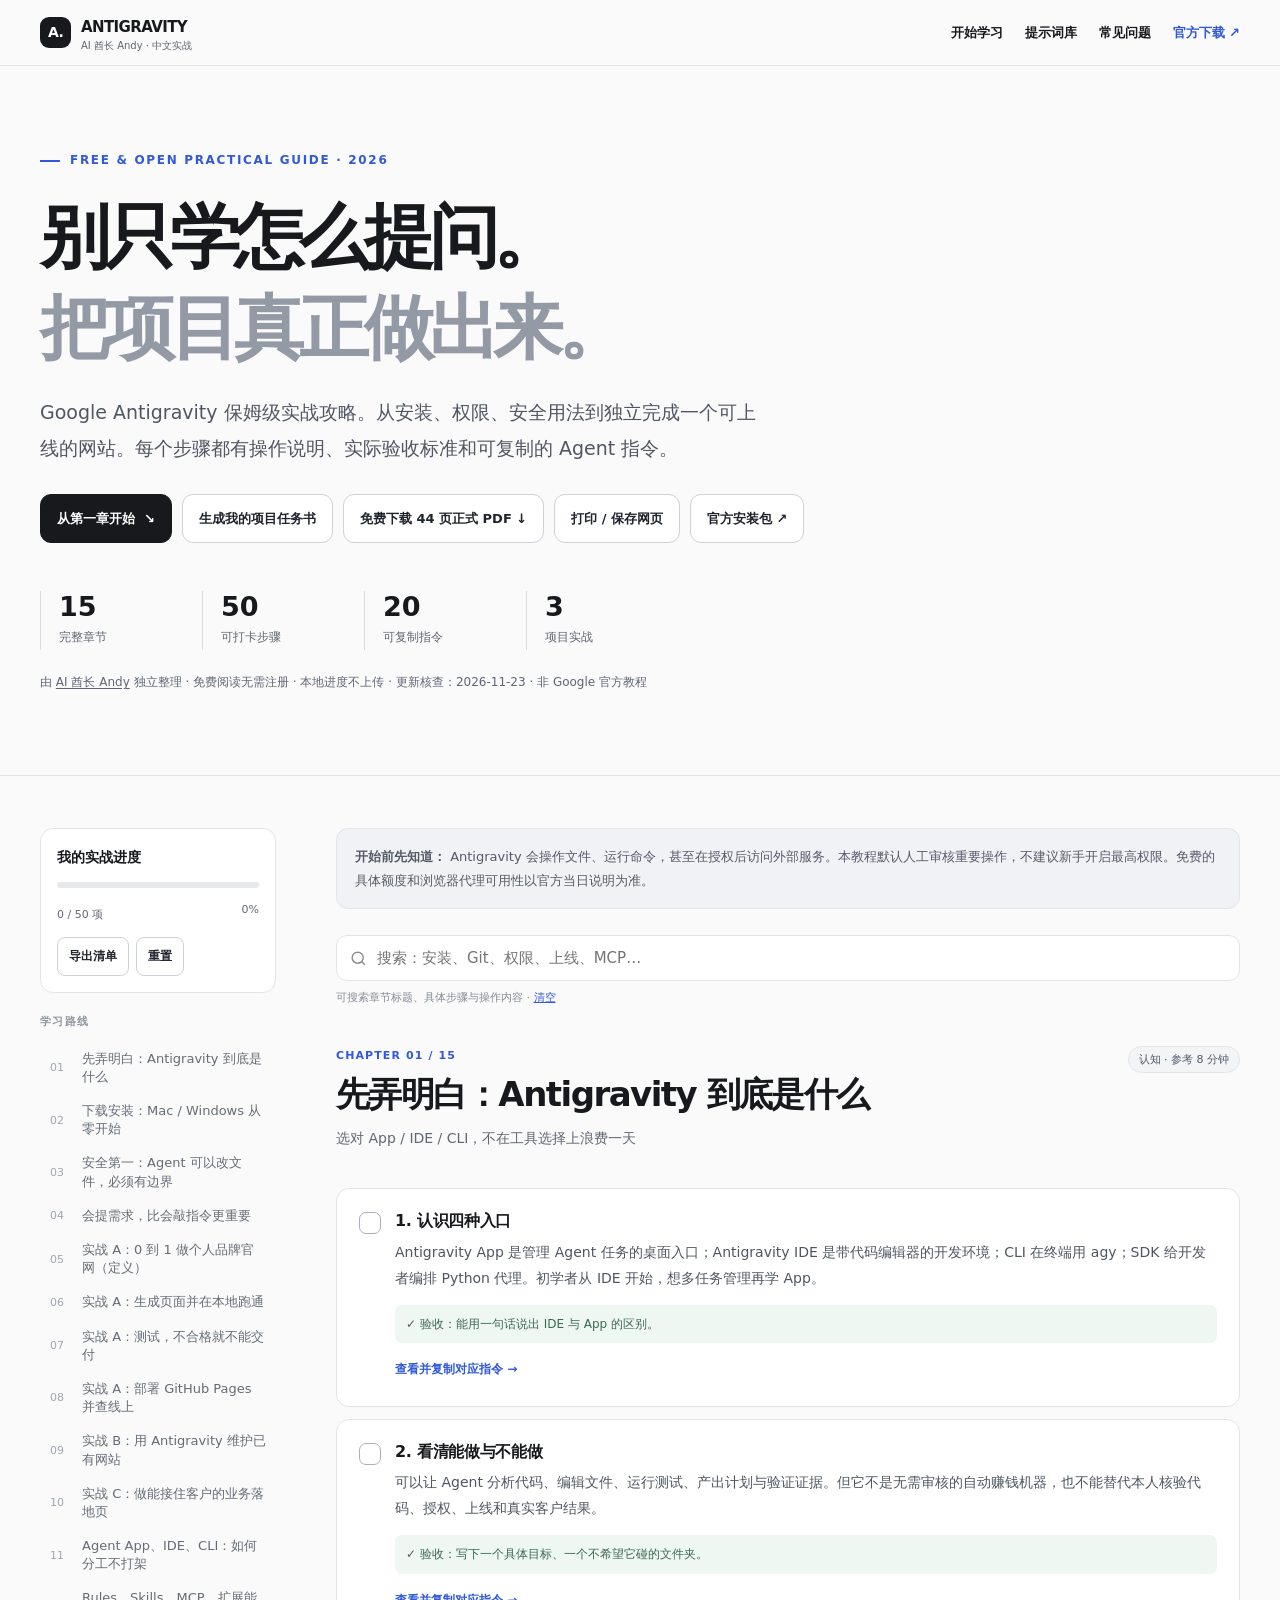
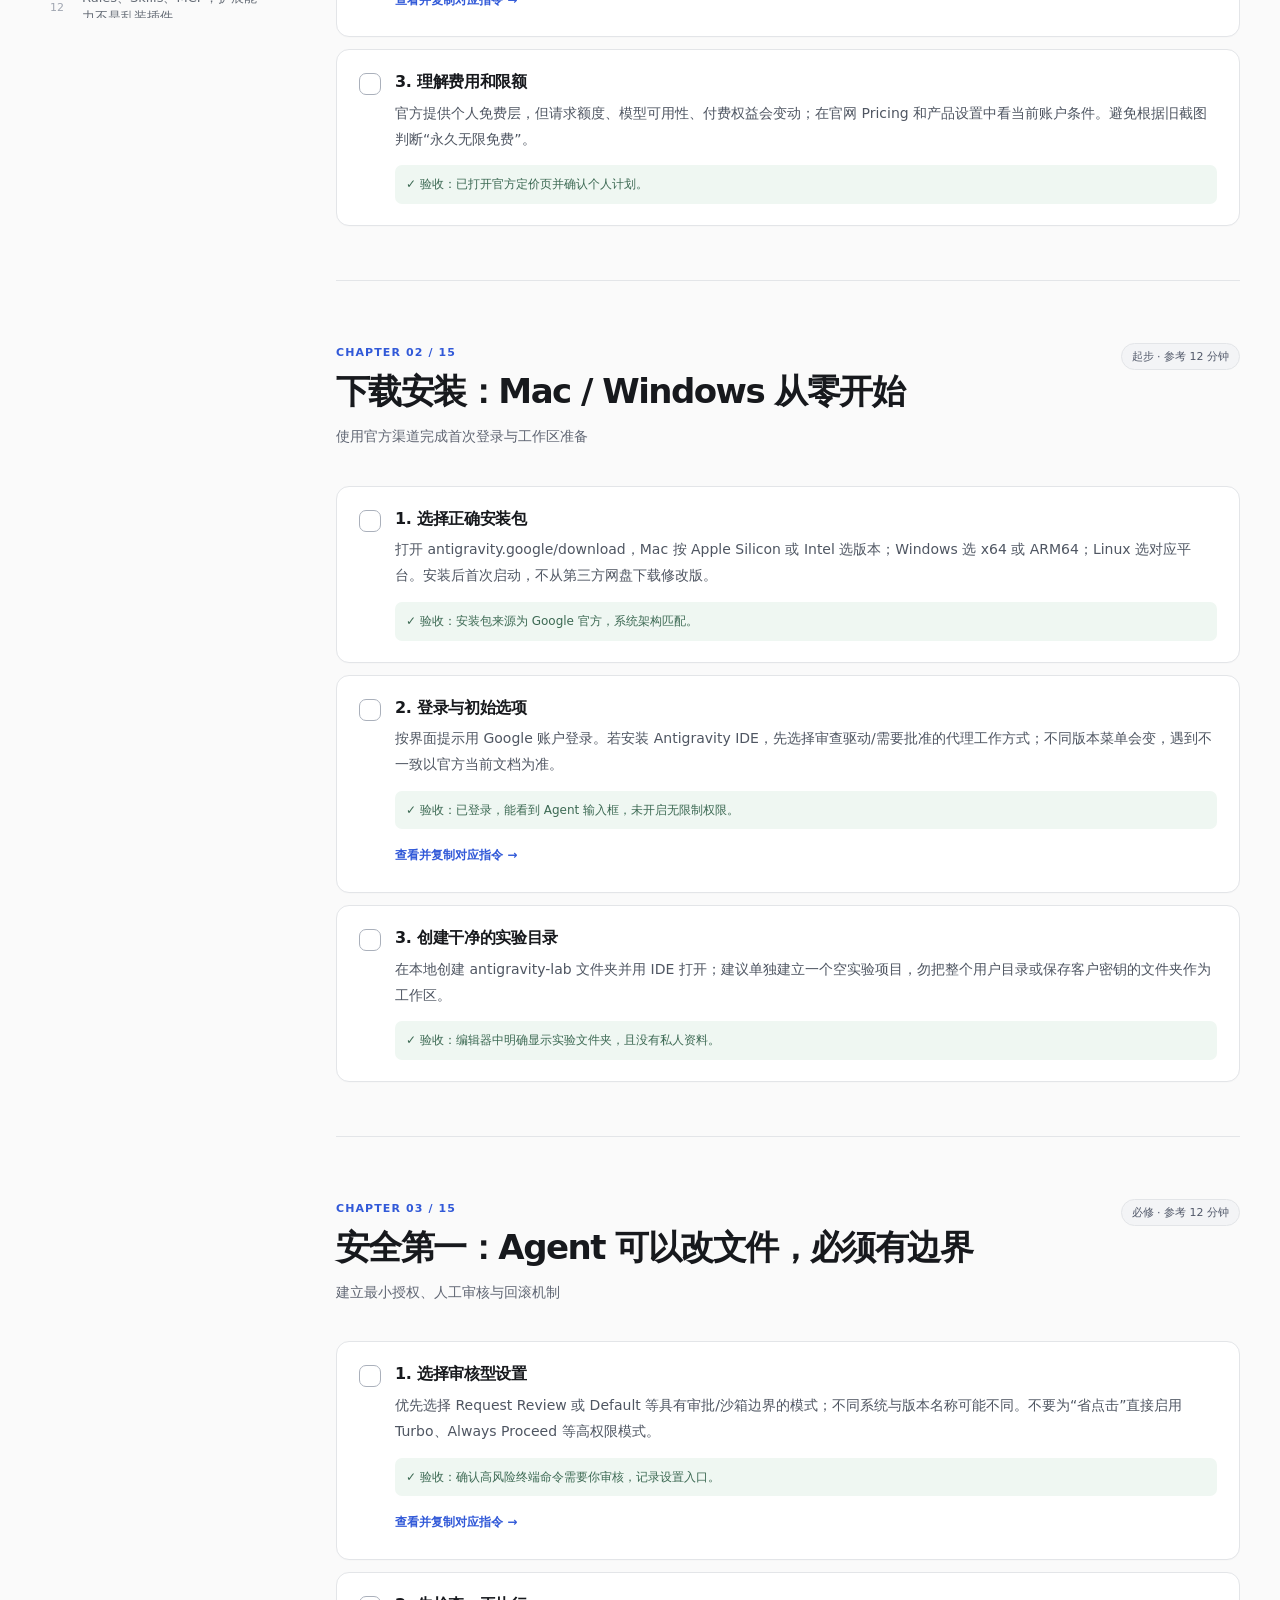
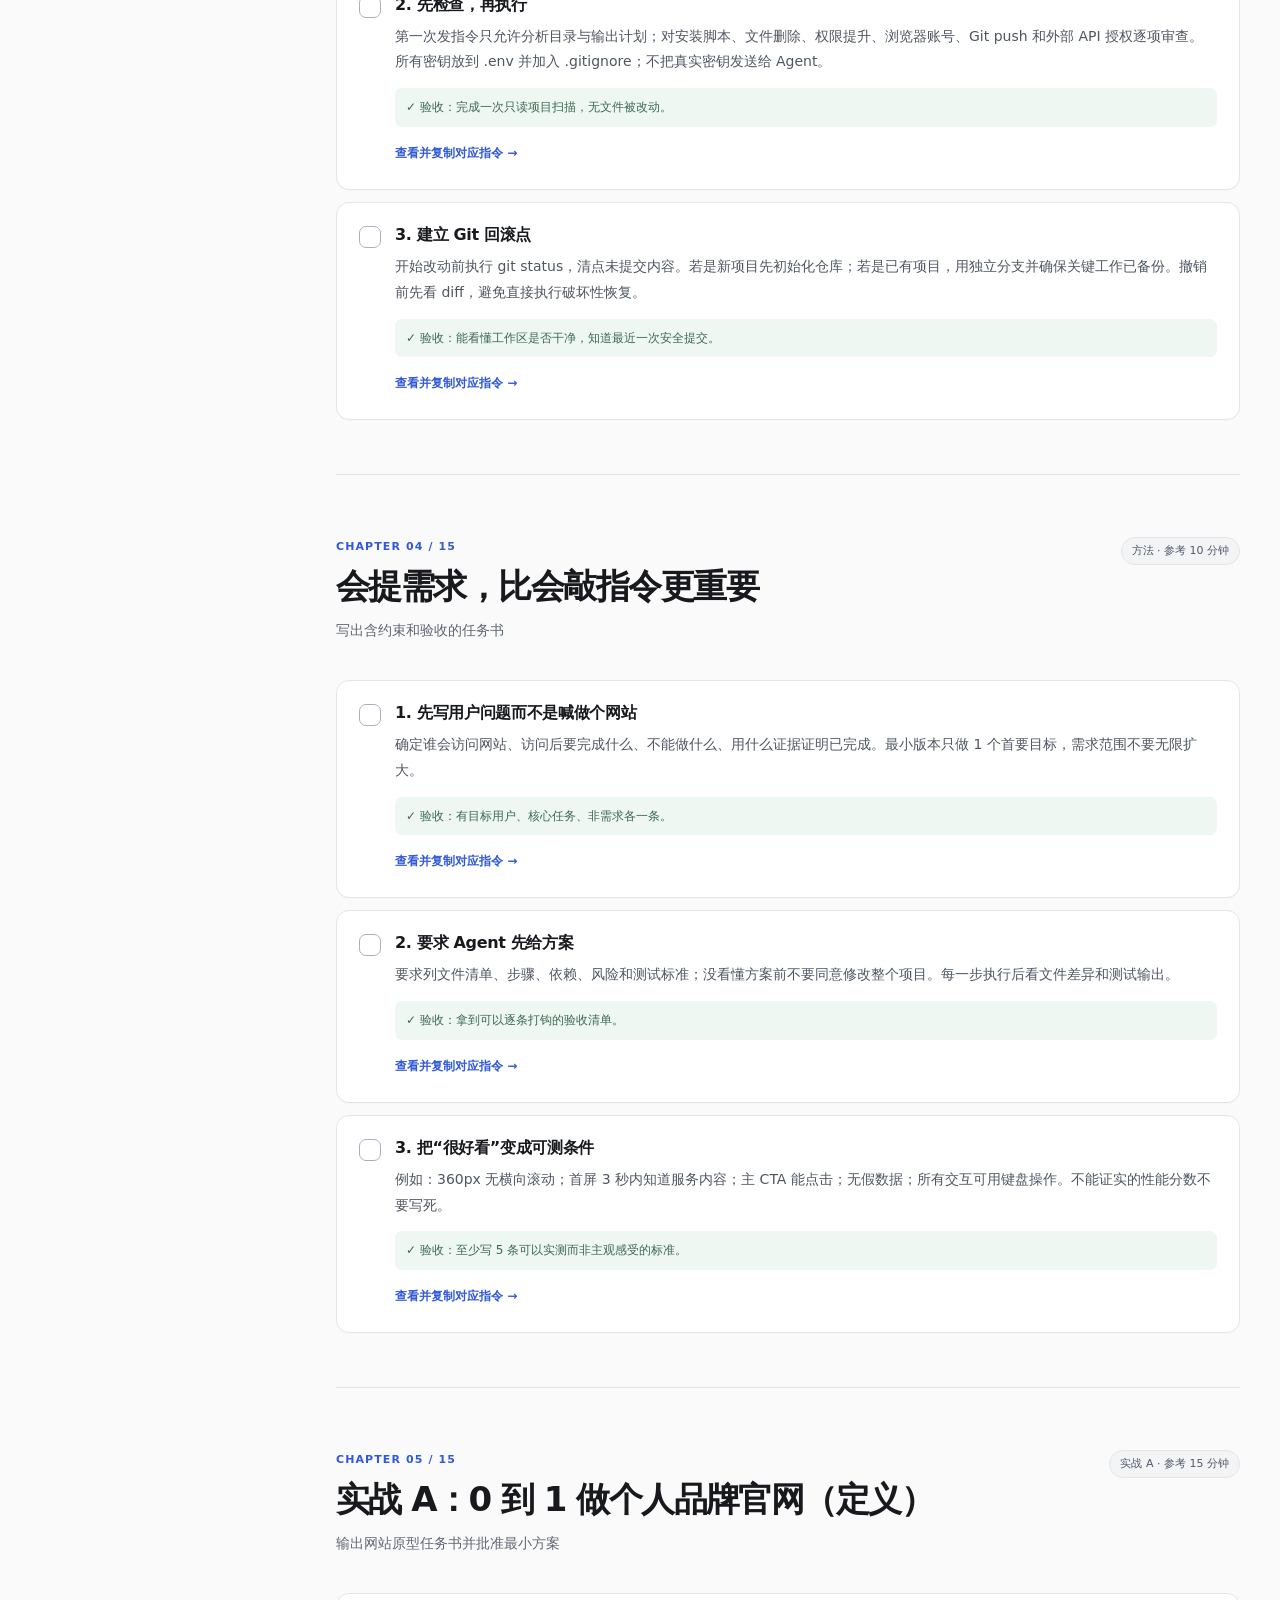
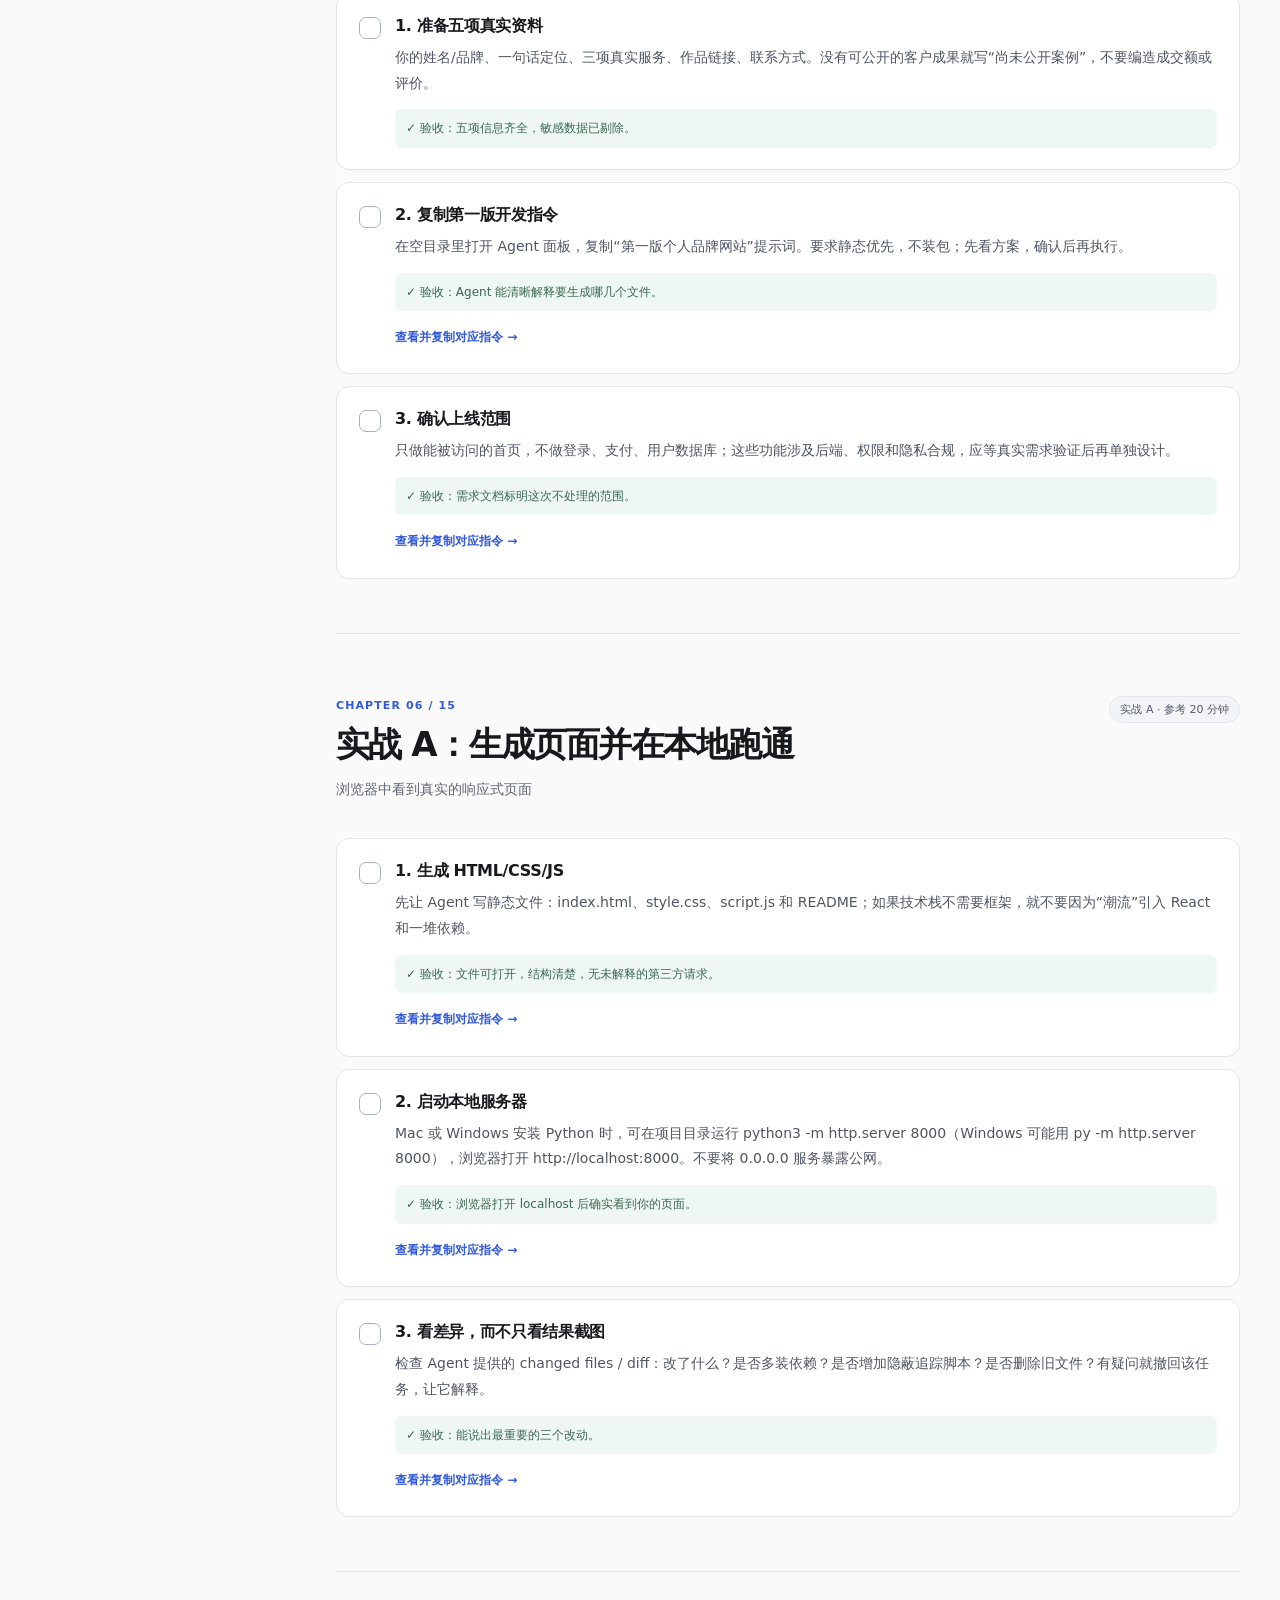
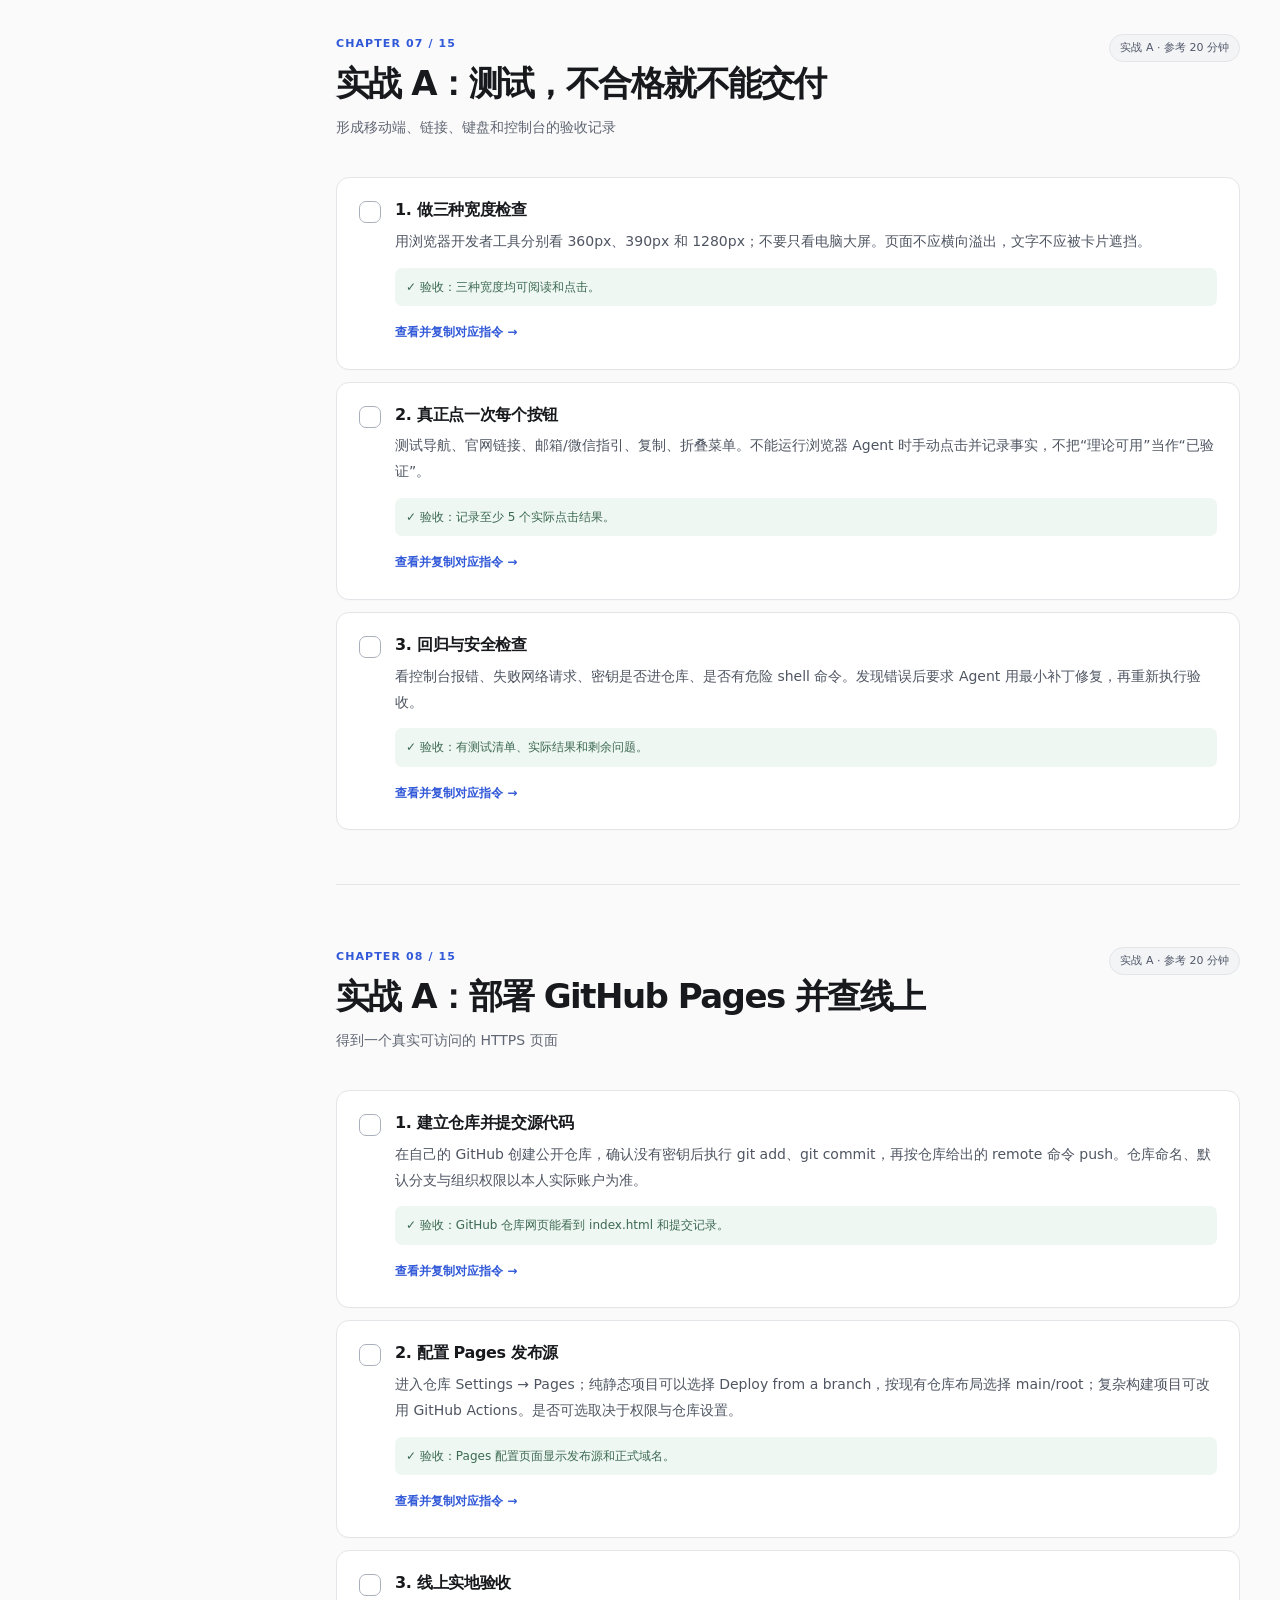
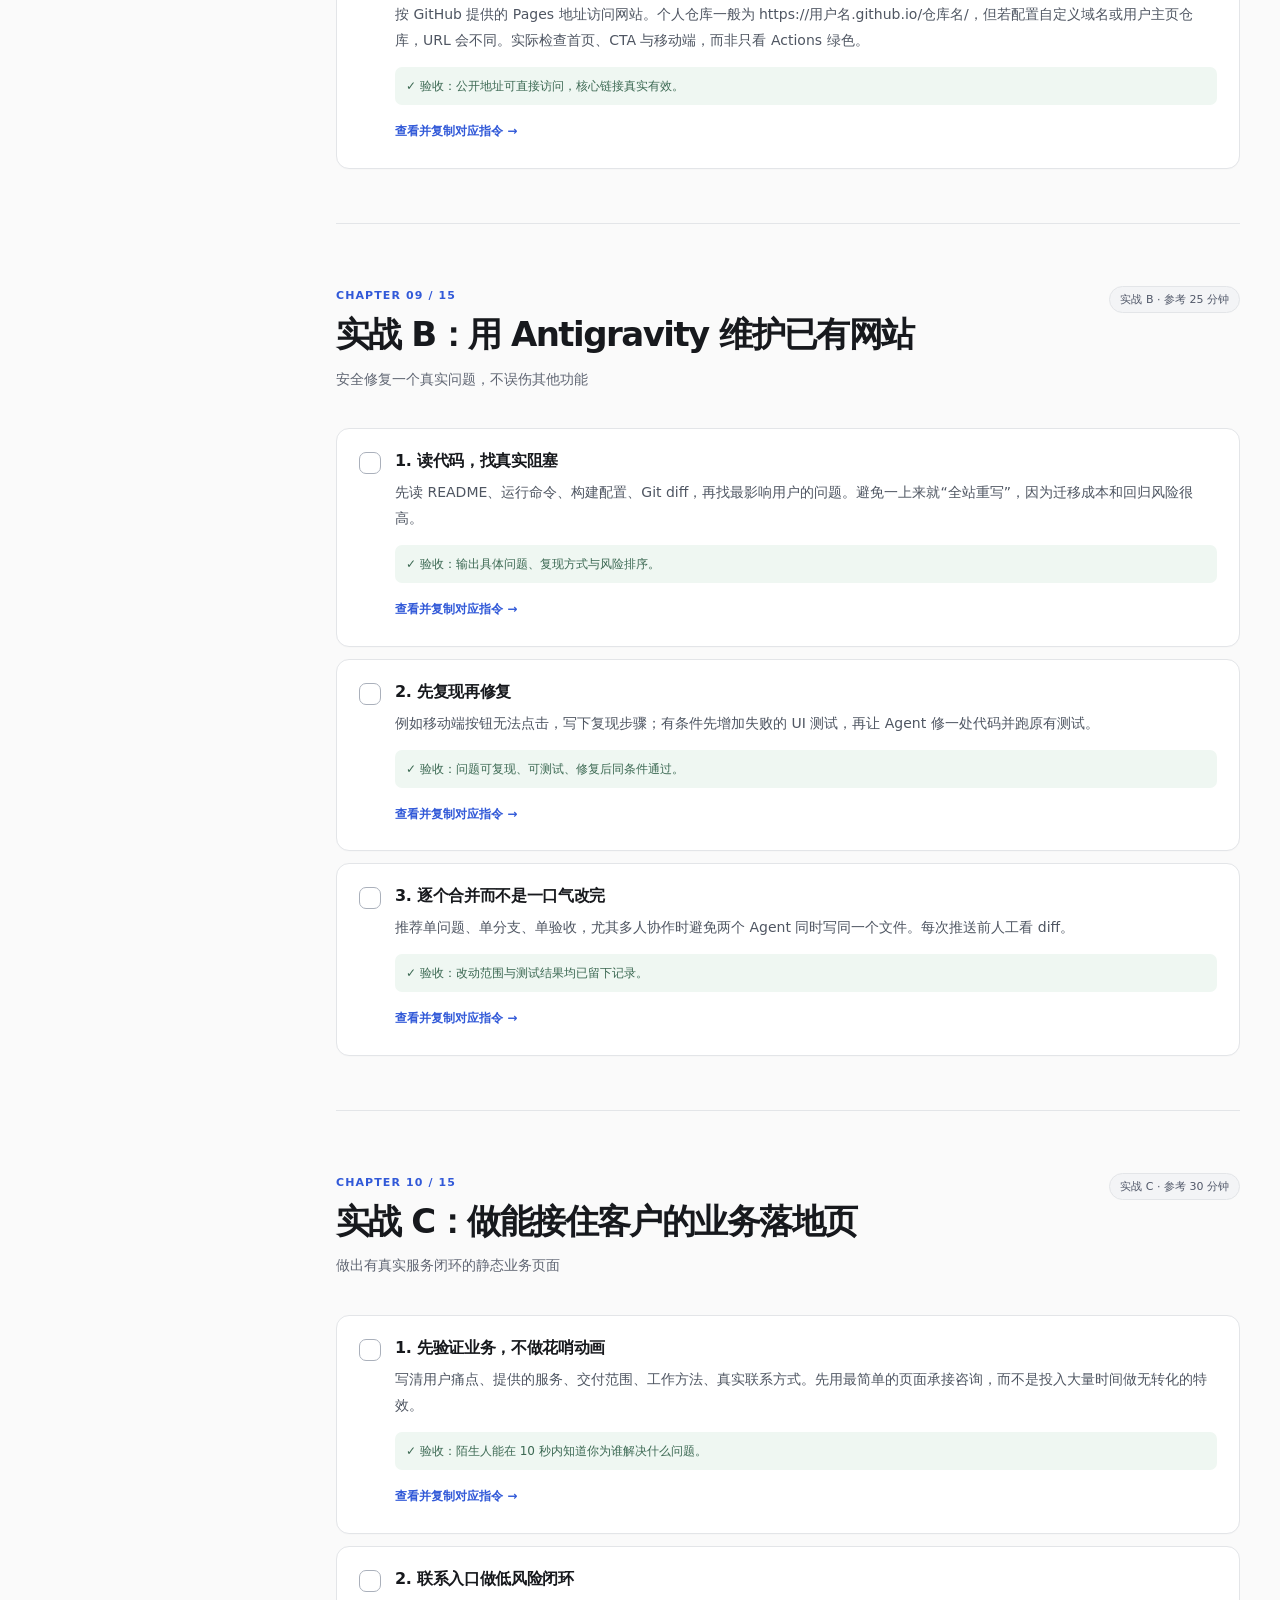
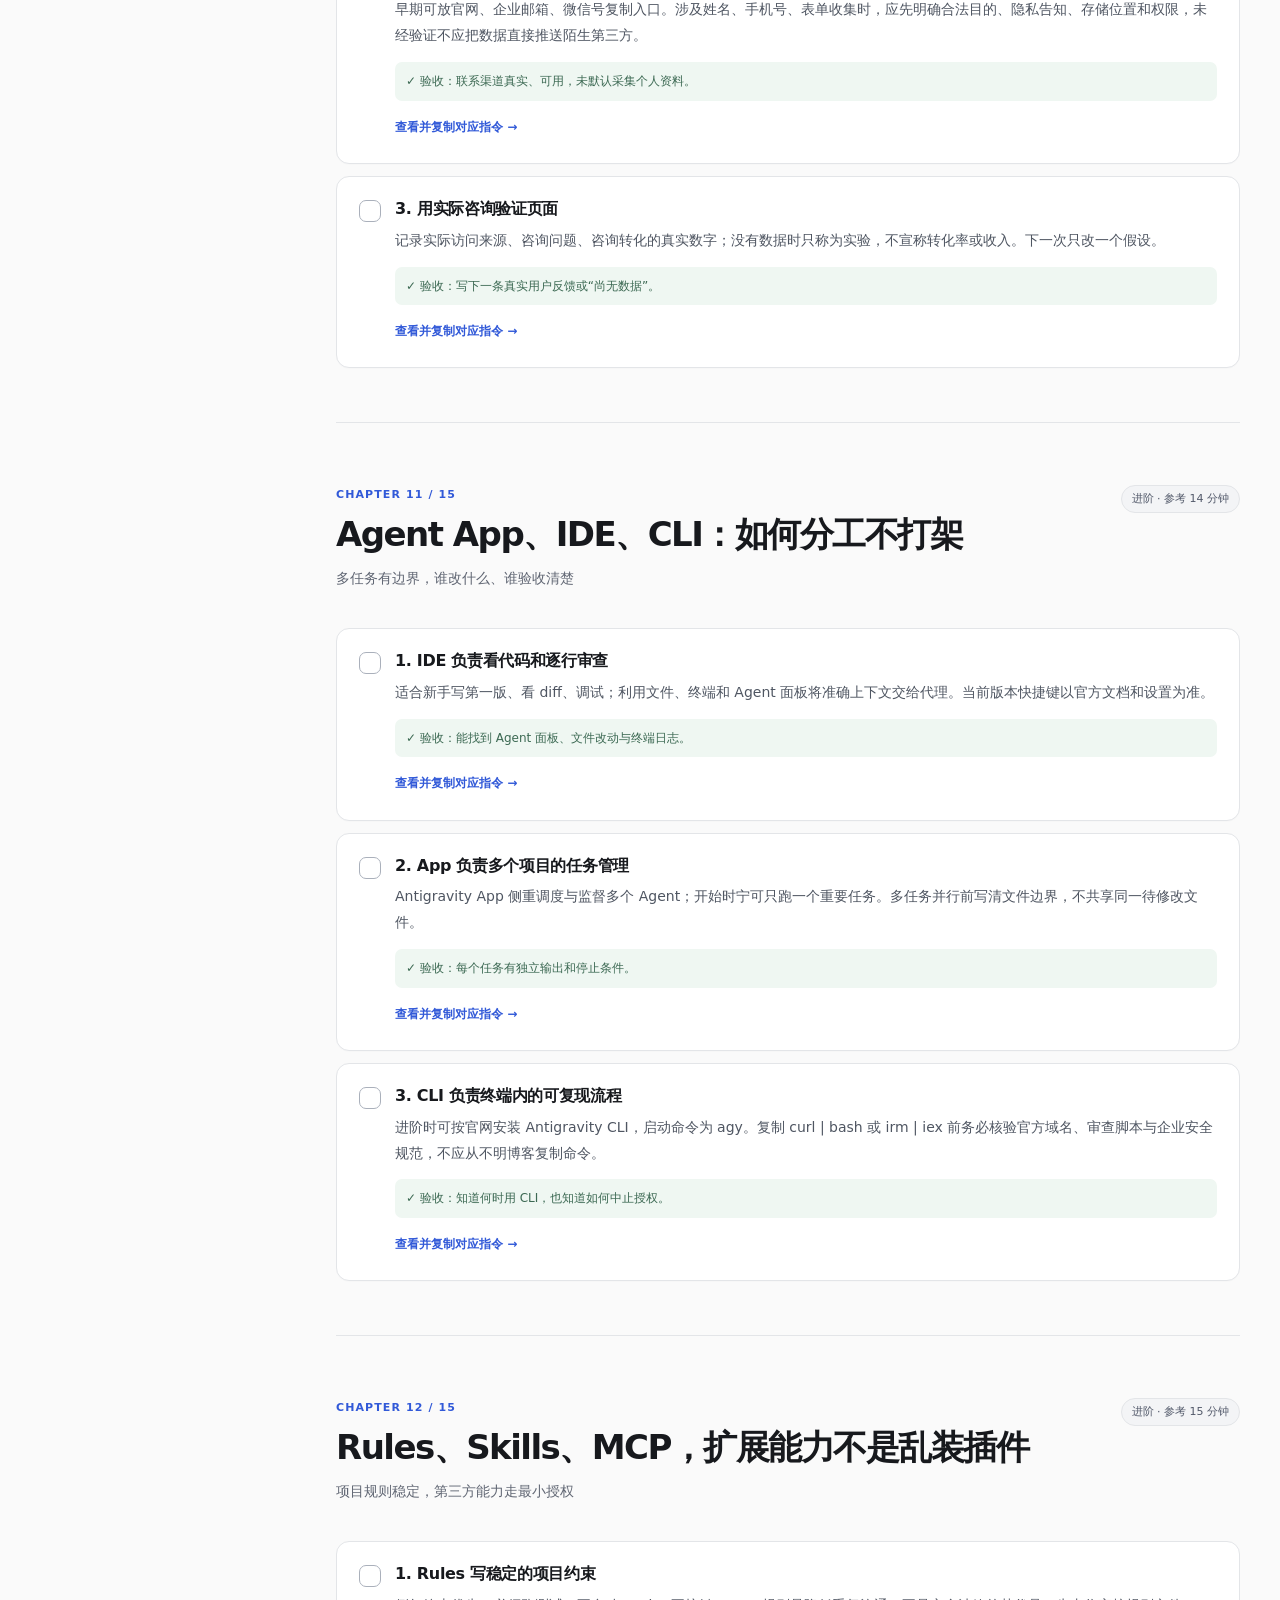
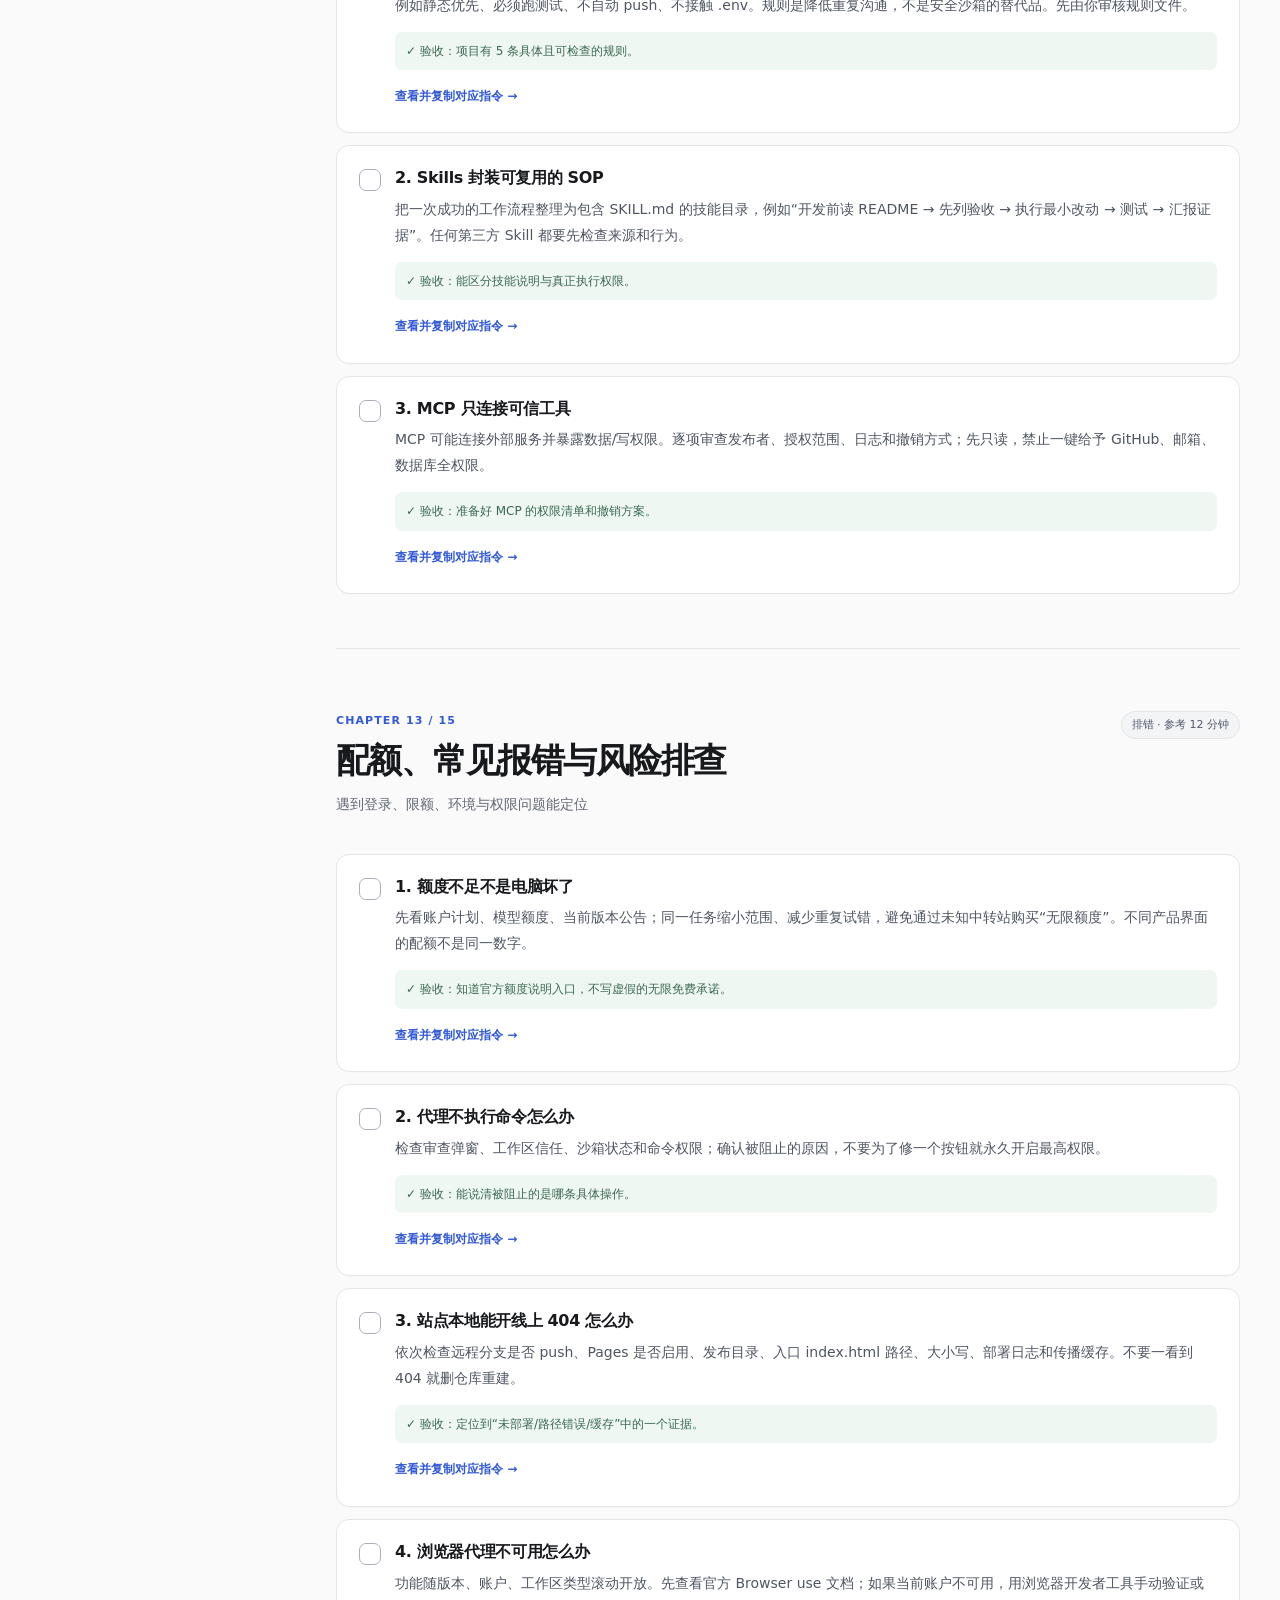
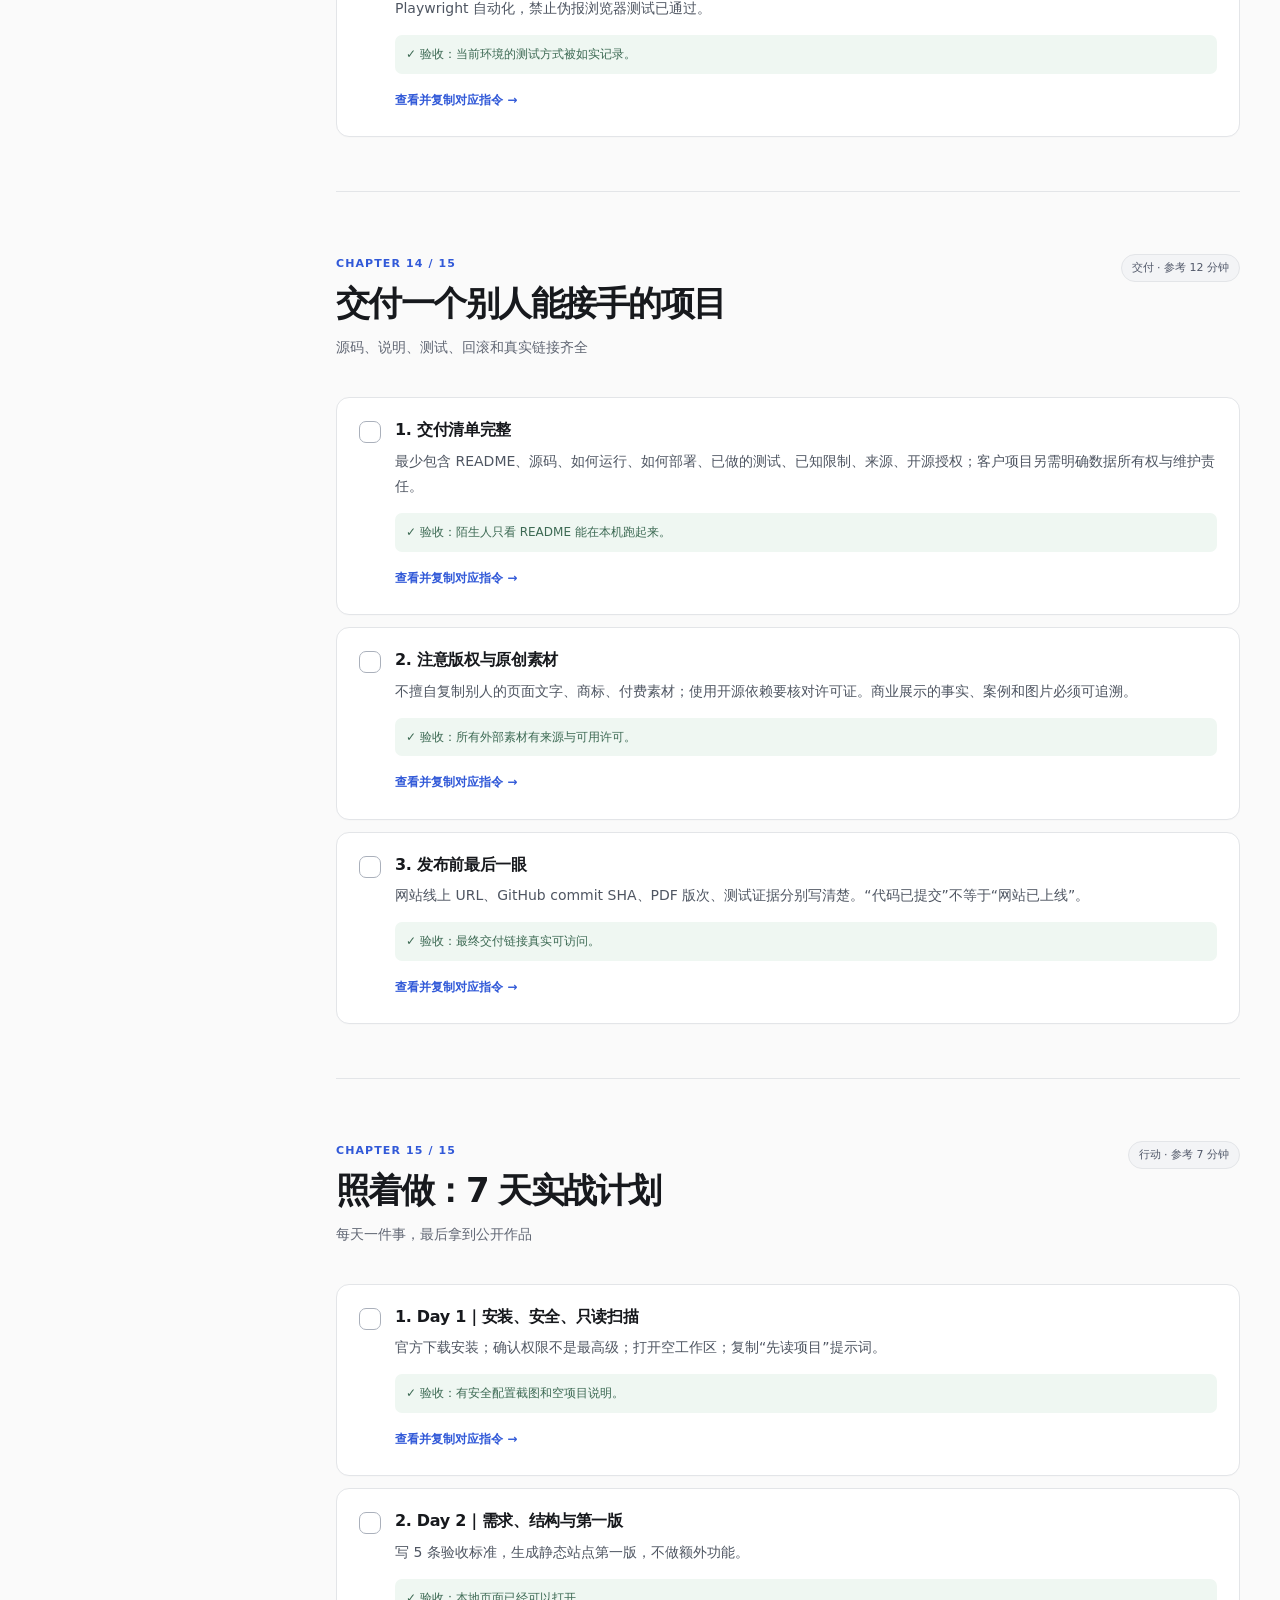
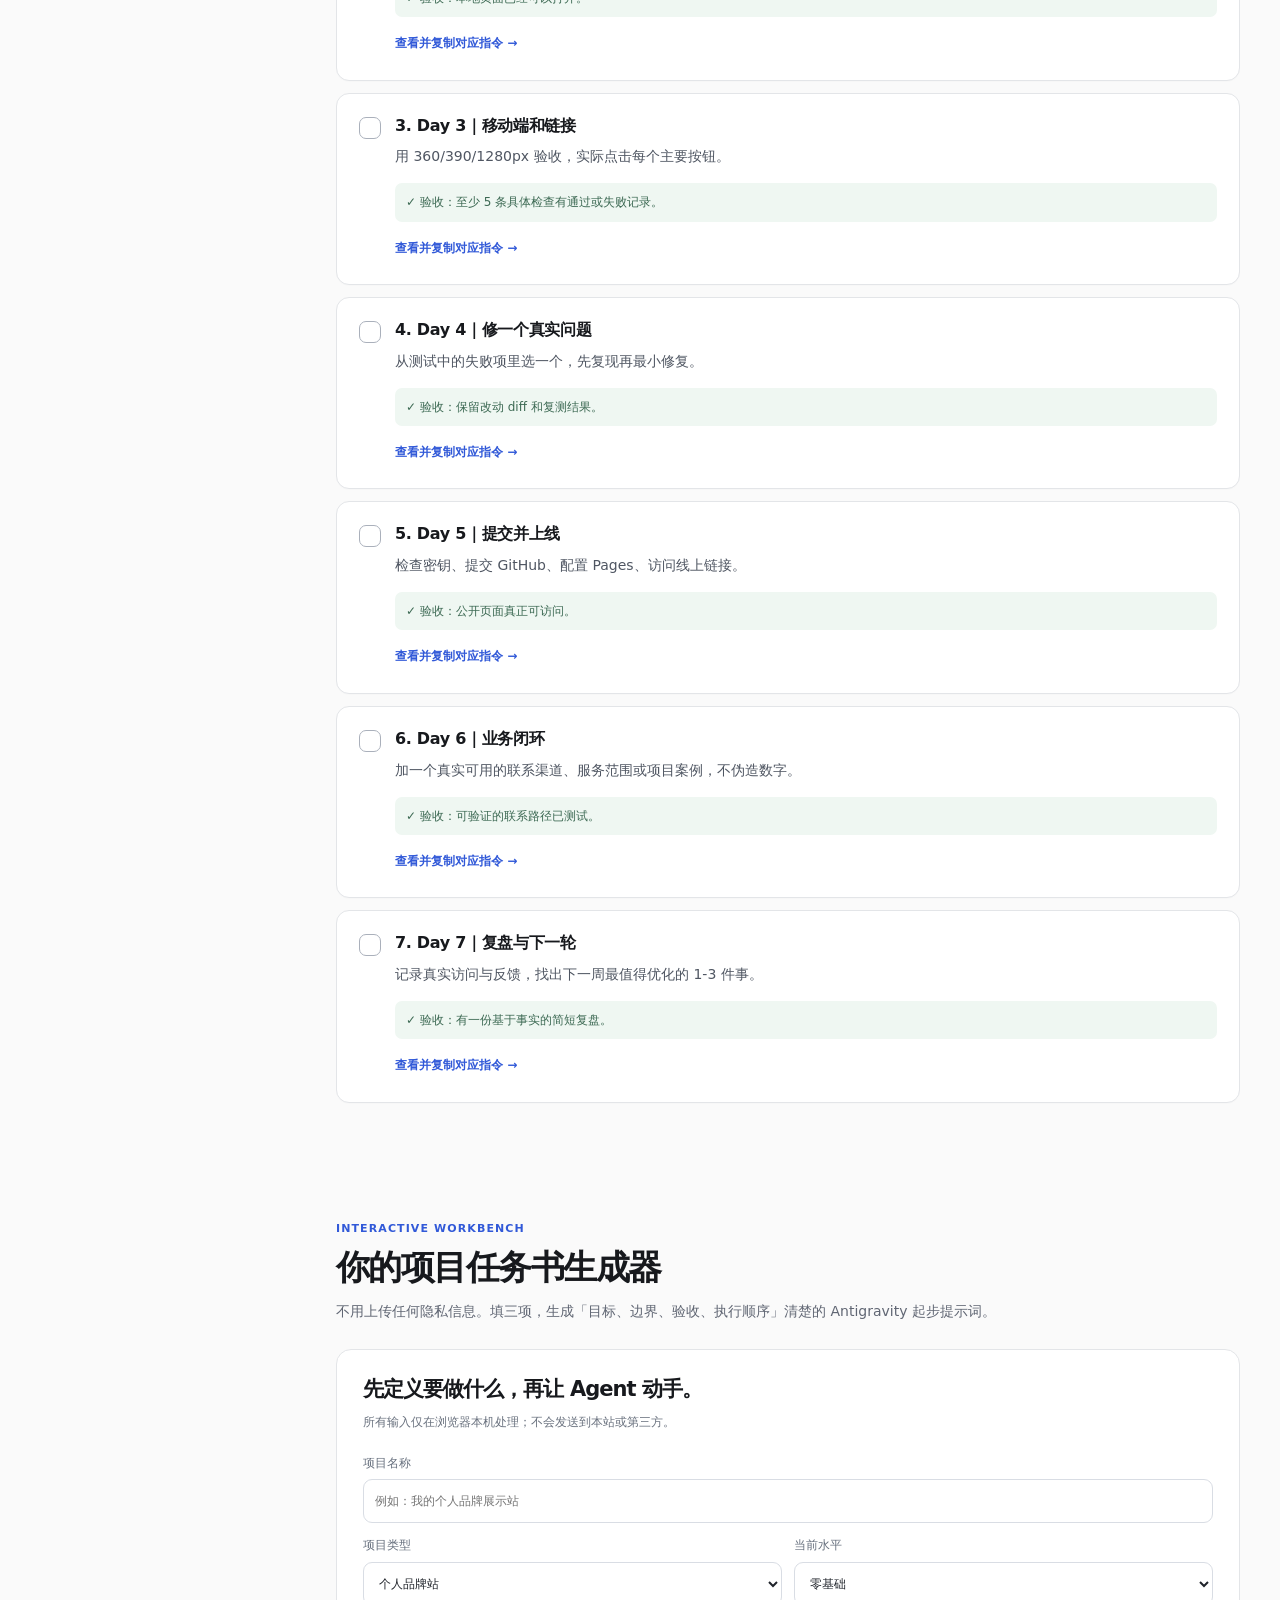
==== commit 5fbebe87: "fix(antigravity): add prominent direct PDF download and regression check" ====
--- a/antigravity/index.html
+++ b/antigravity/index.html
@@ -16,8 +16,8 @@
 </head><body>
 <a class="skip" href="#main">跳转到正文</a>
 <header class="topbar"><div class="wrap topbar-inner"><a class="brand" href="#top" aria-label="Antigravity 实战攻略回到顶部"><span class="mark" aria-hidden="true">A.</span><span>ANTIGRAVITY <small>AI 酋长 Andy · 中文实战</small></span></a><nav class="topnav" aria-label="主导航"><a href="#overview">开始学习</a><a href="#prompts">提示词库</a><a href="#faq">常见问题</a><a href="https://antigravity.google/download" target="_blank" rel="noopener noreferrer">官方下载 ↗</a></nav></div></header>
-<section class="hero" id="top"><div class="wrap"><div class="eyebrow">FREE &amp; OPEN PRACTICAL GUIDE · 2026</div><h1>别只学怎么提问。<br><span>把项目真正做出来。</span></h1><p class="hero-desc">Google Antigravity 保姆级实战攻略。从安装、权限、安全用法到独立完成一个可上线的网站。每个步骤都有操作说明、实际验收标准和可复制的 Agent 指令。</p><div class="hero-actions"><a href="#overview" class="btn primary">从第一章开始 <span aria-hidden="true">↘</span></a><a href="#lab" class="btn">生成我的项目任务书</a><button type="button" class="btn" id="print-guide">打印 / 保存完整 PDF</button><a href="https://antigravity.google/download" target="_blank" rel="noopener noreferrer" class="btn">官方安装包 ↗</a></div><div class="hero-metrics" aria-label="教程实际内容数量"><div class="metric"><strong id="stat-chapters">15</strong><span>完整章节</span></div><div class="metric"><strong id="stat-lessons">50</strong><span>可打卡步骤</span></div><div class="metric"><strong id="stat-prompts">20</strong><span>可复制指令</span></div><div class="metric"><strong>3</strong><span>项目实战</span></div></div><p class="trust">由 <a href="https://metaver.vip/" target="_blank" rel="noopener noreferrer">AI 酋长 Andy</a> 独立整理 · 免费阅读无需注册 · 本地进度不上传 · 更新核查：2026-11-23 · 非 Google 官方教程</p></div></section>
-<div class="wrap site-layout"><aside class="side" aria-label="章节导航"><div class="side-progress"><strong>我的实战进度</strong><div class="track" role="progressbar" aria-label="学习完成度"><div class="fill"></div></div><small class="progress-num">0 / 50 项</small> <small class="progress-pct" style="float:right">0%</small><div style="display:flex;gap:7px;margin-top:10px;flex-wrap:wrap"><button class="btn slim" type="button" id="export-progress">导出清单</button><button class="btn slim" type="button" id="reset-progress">重置</button></div></div><div class="side-head">学习路线</div><nav id="nav"></nav><div class="side-head">更多</div><a href="#lab">项目任务书生成器</a><a href="#prompts">20 条提示词</a><a href="#faq">常见问题</a><a href="#sources">官方资料来源</a></aside>
+<section class="hero" id="top"><div class="wrap"><div class="eyebrow">FREE &amp; OPEN PRACTICAL GUIDE · 2026</div><h1>别只学怎么提问。<br><span>把项目真正做出来。</span></h1><p class="hero-desc">Google Antigravity 保姆级实战攻略。从安装、权限、安全用法到独立完成一个可上线的网站。每个步骤都有操作说明、实际验收标准和可复制的 Agent 指令。</p><div class="hero-actions"><a href="#overview" class="btn primary">从第一章开始 <span aria-hidden="true">↘</span></a><a href="#lab" class="btn">生成我的项目任务书</a><a href="./pdf/antigravity-handbook.pdf" class="btn" download>免费下载 44 页正式 PDF ↓</a><button type="button" class="btn" id="print-guide">打印 / 保存网页</button><a href="https://antigravity.google/download" target="_blank" rel="noopener noreferrer" class="btn">官方安装包 ↗</a></div><div class="hero-metrics" aria-label="教程实际内容数量"><div class="metric"><strong id="stat-chapters">15</strong><span>完整章节</span></div><div class="metric"><strong id="stat-lessons">50</strong><span>可打卡步骤</span></div><div class="metric"><strong id="stat-prompts">20</strong><span>可复制指令</span></div><div class="metric"><strong>3</strong><span>项目实战</span></div></div><p class="trust">由 <a href="https://metaver.vip/" target="_blank" rel="noopener noreferrer">AI 酋长 Andy</a> 独立整理 · 免费阅读无需注册 · 本地进度不上传 · 更新核查：2026-11-23 · 非 Google 官方教程</p></div></section>
+<div class="wrap site-layout"><aside class="side" aria-label="章节导航"><div class="side-progress"><strong>我的实战进度</strong><div class="track" role="progressbar" aria-label="学习完成度"><div class="fill"></div></div><small class="progress-num">0 / 50 项</small> <small class="progress-pct" style="float:right">0%</small><div style="display:flex;gap:7px;margin-top:10px;flex-wrap:wrap"><button class="btn slim" type="button" id="export-progress">导出清单</button><button class="btn slim" type="button" id="reset-progress">重置</button></div></div><div class="side-head">学习路线</div><nav id="nav"></nav><div class="side-head">更多</div><a href="./pdf/antigravity-handbook.pdf" download>下载 44 页正式 PDF ↓</a><a href="#lab">项目任务书生成器</a><a href="#prompts">20 条提示词</a><a href="#faq">常见问题</a><a href="#sources">官方资料来源</a></aside>
 <main id="main"><details class="mobile-details"><summary>☰ 展开 15 章学习目录</summary><nav id="mobile-nav" aria-label="手机学习章节"></nav><div style="padding:10px 16px 16px;border-top:1px solid #e3e5e8"><strong class="progress-num">0 / 50 项</strong> · <span class="progress-pct">0%</span><div class="track"><div class="fill"></div></div><div style="display:flex;gap:8px"><button type="button" class="btn slim" id="export-progress-mobile">导出清单</button><button type="button" class="btn slim" id="reset-progress-mobile">重置</button></div></div></details><div class="notice"><strong>开始前先知道：</strong> Antigravity 会操作文件、运行命令，甚至在授权后访问外部服务。本教程默认人工审核重要操作，不建议新手开启最高权限。免费的具体额度和浏览器代理可用性以官方当日说明为准。</div><div style="height:26px"></div><div class="searchwrap"><svg width="19" height="19" viewBox="0 0 24 24" fill="none" stroke="currentColor" stroke-width="1.8"><circle cx="11" cy="11" r="7"/><path d="m16 16 4 4"/></svg><input type="search" id="site-search" aria-label="搜索教程" placeholder="搜索：安装、Git、权限、上线、MCP…" autocomplete="off"><div class="hint"><span id="search-results">可搜索章节标题、具体步骤与操作内容</span> · <button type="button" id="clear-search" style="background:none;border:0;color:#3159d8;padding:0;text-decoration:underline;font-size:11px">清空</button></div></div>
 <div id="chapters"></div>
 <section class="section" id="lab"><div class="chapter-num">INTERACTIVE WORKBENCH</div><h2>你的项目任务书生成器</h2><p class="chapter-intro">不用上传任何隐私信息。填三项，生成「目标、边界、验收、执行顺序」清楚的 Antigravity 起步提示词。</p><div class="mini-lab"><h3>先定义要做什么，再让 Agent 动手。</h3><p class="end-note">所有输入仅在浏览器本机处理；不会发送到本站或第三方。</p><div class="formgrid"><label class="field wide">项目名称 <input id="project-name" placeholder="例如：我的个人品牌展示站" maxlength="80"></label><label class="field">项目类型 <select id="project-kind"><option>个人品牌站</option><option>企业服务落地页</option><option>免费小工具</option><option>旧项目修复</option></select></label><label class="field">当前水平 <select id="project-level"><option>零基础</option><option>有编程经验</option></select></label></div><div class="generated" id="generated-prompt" aria-live="polite"></div><div class="inline-actions"><button type="button" class="btn primary" id="copy-generated">复制任务书</button><button type="button" class="btn" id="download-generated">下载 Markdown</button><button type="button" class="btn" id="download-starter">下载练习网页 index.html</button></div></div></section>
@@ -25,7 +25,7 @@
 <section class="section" id="faq"><div class="chapter-num">FAQ</div><h2>学员最容易卡住的 10 个问题</h2><p class="chapter-intro">不猜版本，不承诺永远免费，遇到问题以可复现证据为准。</p><div id="faq-list"></div></section>
 <section class="section" id="sources"><div class="chapter-num">SOURCES &amp; VERIFY</div><h2>原始资料与核查边界</h2><p class="chapter-intro">2026-11-23 参考 Google 官方教程、文档和 GitHub Pages 官方部署说明。官方页面会更新，教程中的动态描述可能需要重新核对。</p><div class="source-list" id="source-list"></div><div class="notice" style="margin-top:20px">本站没有实际执行你的 Antigravity 客户端，因此所有实战都以「你在自己电脑上按步骤执行并验收」为准。本站的交互工具仅提供模板与学习记录，不连接你的 Google、GitHub 或客户账户。</div></section>
 <section class="cta" aria-labelledby="contact-heading"><div class="chapter-num">ABOUT THE AUTHOR · OPTIONAL SERVICE</div><h3 id="contact-heading">把 AI 变成可以交付的产品。</h3><p>我是 AI 酋长 Andy，做 AI 产品化与实战项目。公开教程永久免费阅读。需要针对具体项目的 AI 产品诊断、开发路线或企业 AI 获客，可自愿联系，不以添加微信作为阅读前提。</p><div class="inline-actions"><a class="btn primary" href="https://metaver.vip/" target="_blank" rel="noopener noreferrer">个人官网 ↗</a><a class="btn" href="https://www.a6no1.cn/" target="_blank" rel="noopener noreferrer">星觉科技 ↗</a><button class="btn" id="copy-wechat" type="button">复制微信 AIPMAndy</button><a class="btn" href="https://github.com/AIPMAndy/AIPMAndy.github.io/tree/main/antigravity" target="_blank" rel="noopener noreferrer">GitHub 源码 ↗</a></div></section></main></div>
-<footer class="footer"><div class="wrap footer-in"><div><strong>ANTIGRAVITY PRACTICAL GUIDE</strong><div>© 2026 AI 酋长 Andy · 原创教学内容，非 Google 官方站点。</div><div>代码 MIT · 文字 CC BY 4.0 · 提及的商标归各自权利人所有。</div></div><div class="footer-links"><a href="https://metaver.vip/">个人官网</a><a href="https://www.a6no1.cn/">公司官网</a><a href="https://antigravity.google/docs/getting-started">官方文档</a><button type="button" id="copy-wechat-footer" style="border:0;background:none;color:#606673;cursor:pointer;padding:0">微信 AIPMAndy</button></div></div></footer>
+<footer class="footer"><div class="wrap footer-in"><div><strong>ANTIGRAVITY PRACTICAL GUIDE</strong><div>© 2026 AI 酋长 Andy · 原创教学内容，非 Google 官方站点。</div><div>代码 MIT · 文字 CC BY 4.0 · 提及的商标归各自权利人所有。</div></div><div class="footer-links"><a href="./pdf/antigravity-handbook.pdf">下载 PDF</a><a href="https://metaver.vip/">个人官网</a><a href="https://www.a6no1.cn/">公司官网</a><a href="https://antigravity.google/docs/getting-started">官方文档</a><button type="button" id="copy-wechat-footer" style="border:0;background:none;color:#606673;cursor:pointer;padding:0">微信 AIPMAndy</button></div></div></footer>
 <div class="toast" id="toast" role="status" aria-live="polite"></div>
 <script type="application/json" id="course-data">{"title":"Antigravity 保姆级实战攻略","version":"1.0.0","checked_at":"2026-11-23","subtitle":"从安装、安全配置，到 AI 编程、网页上线和多 Agent 协作。每一步都有操作、验收和可复制提示词。","author":"AI 酋长 Andy","wechat":"AIPMAndy","site":"https://metaver.vip/","company":"https://www.a6no1.cn/","chapters":[{"id":"overview","title":"先弄明白：Antigravity 到底是什么","tag":"认知","minutes":8,"outcome":"选对 App / IDE / CLI，不在工具选择上浪费一天","lessons":[{"title":"认识四种入口","do":"Antigravity App 是管理 Agent 任务的桌面入口；Antigravity IDE 是带代码编辑器的开发环境；CLI 在终端用 agy；SDK 给开发者编排 Python 代理。初学者从 IDE 开始，想多任务管理再学 App。","check":"能用一句话说出 IDE 与 App 的区别。","prompt":"p18"},{"title":"看清能做与不能做","do":"可以让 Agent 分析代码、编辑文件、运行测试、产出计划与验证证据。但它不是无需审核的自动赚钱机器，也不能替代本人核验代码、授权、上线和真实客户结果。","check":"写下一个具体目标、一个不希望它碰的文件夹。","prompt":"p03"},{"title":"理解费用和限额","do":"官方提供个人免费层，但请求额度、模型可用性、付费权益会变动；在官网 Pricing 和产品设置中看当前账户条件。避免根据旧截图判断“永久无限免费”。","check":"已打开官方定价页并确认个人计划。","prompt":null}]},{"id":"install","title":"下载安装：Mac / Windows 从零开始","tag":"起步","minutes":12,"outcome":"使用官方渠道完成首次登录与工作区准备","lessons":[{"title":"选择正确安装包","do":"打开 antigravity.google/download，Mac 按 Apple Silicon 或 Intel 选版本；Windows 选 x64 或 ARM64；Linux 选对应平台。安装后首次启动，不从第三方网盘下载修改版。","check":"安装包来源为 Google 官方，系统架构匹配。","prompt":null},{"title":"登录与初始选项","do":"按界面提示用 Google 账户登录。若安装 Antigravity IDE，先选择审查驱动/需要批准的代理工作方式；不同版本菜单会变，遇到不一致以官方当前文档为准。","check":"已登录，能看到 Agent 输入框，未开启无限制权限。","prompt":"p02"},{"title":"创建干净的实验目录","do":"在本地创建 antigravity-lab 文件夹并用 IDE 打开；建议单独建立一个空实验项目，勿把整个用户目录或保存客户密钥的文件夹作为工作区。","check":"编辑器中明确显示实验文件夹，且没有私人资料。","prompt":null}]},{"id":"permissions","title":"安全第一：Agent 可以改文件，必须有边界","tag":"必修","minutes":12,"outcome":"建立最小授权、人工审核与回滚机制","lessons":[{"title":"选择审核型设置","do":"优先选择 Request Review 或 Default 等具有审批/沙箱边界的模式；不同系统与版本名称可能不同。不要为“省点击”直接启用 Turbo、Always Proceed 等高权限模式。","check":"确认高风险终端命令需要你审核，记录设置入口。","prompt":"p02"},{"title":"先检查，再执行","do":"第一次发指令只允许分析目录与输出计划；对安装脚本、文件删除、权限提升、浏览器账号、Git push 和外部 API 授权逐项审查。所有密钥放到 .env 并加入 .gitignore；不把真实密钥发送给 Agent。","check":"完成一次只读项目扫描，无文件被改动。","prompt":"p01"},{"title":"建立 Git 回滚点","do":"开始改动前执行 git status，清点未提交内容。若是新项目先初始化仓库；若是已有项目，用独立分支并确保关键工作已备份。撤销前先看 diff，避免直接执行破坏性恢复。","check":"能看懂工作区是否干净，知道最近一次安全提交。","prompt":"p08"}]},{"id":"brief","title":"会提需求，比会敲指令更重要","tag":"方法","minutes":10,"outcome":"写出含约束和验收的任务书","lessons":[{"title":"先写用户问题而不是喊做个网站","do":"确定谁会访问网站、访问后要完成什么、不能做什么、用什么证据证明已完成。最小版本只做 1 个首要目标，需求范围不要无限扩大。","check":"有目标用户、核心任务、非需求各一条。","prompt":"p03"},{"title":"要求 Agent 先给方案","do":"要求列文件清单、步骤、依赖、风险和测试标准；没看懂方案前不要同意修改整个项目。每一步执行后看文件差异和测试输出。","check":"拿到可以逐条打钩的验收清单。","prompt":"p03"},{"title":"把“很好看”变成可测条件","do":"例如：360px 无横向滚动；首屏 3 秒内知道服务内容；主 CTA 能点击；无假数据；所有交互可用键盘操作。不能证实的性能分数不要写死。","check":"至少写 5 条可以实测而非主观感受的标准。","prompt":"p06"}]},{"id":"site-brief","title":"实战 A：0 到 1 做个人品牌官网（定义）","tag":"实战 A","minutes":15,"outcome":"输出网站原型任务书并批准最小方案","lessons":[{"title":"准备五项真实资料","do":"你的姓名/品牌、一句话定位、三项真实服务、作品链接、联系方式。没有可公开的客户成果就写“尚未公开案例”，不要编造成交额或评价。","check":"五项信息齐全，敏感数据已剔除。","prompt":null},{"title":"复制第一版开发指令","do":"在空目录里打开 Agent 面板，复制“第一版个人品牌网站”提示词。要求静态优先，不装包；先看方案，确认后再执行。","check":"Agent 能清晰解释要生成哪几个文件。","prompt":"p04"},{"title":"确认上线范围","do":"只做能被访问的首页，不做登录、支付、用户数据库；这些功能涉及后端、权限和隐私合规，应等真实需求验证后再单独设计。","check":"需求文档标明这次不处理的范围。","prompt":"p03"}]},{"id":"site-build","title":"实战 A：生成页面并在本地跑通","tag":"实战 A","minutes":20,"outcome":"浏览器中看到真实的响应式页面","lessons":[{"title":"生成 HTML/CSS/JS","do":"先让 Agent 写静态文件：index.html、style.css、script.js 和 README；如果技术栈不需要框架，就不要因为“潮流”引入 React 和一堆依赖。","check":"文件可打开，结构清楚，无未解释的第三方请求。","prompt":"p04"},{"title":"启动本地服务器","do":"Mac 或 Windows 安装 Python 时，可在项目目录运行 python3 -m http.server 8000（Windows 可能用 py -m http.server 8000），浏览器打开 http://localhost:8000。不要将 0.0.0.0 服务暴露公网。","check":"浏览器打开 localhost 后确实看到你的页面。","prompt":"p05"},{"title":"看差异，而不只看结果截图","do":"检查 Agent 提供的 changed files / diff：改了什么？是否多装依赖？是否增加隐蔽追踪脚本？是否删除旧文件？有疑问就撤回该任务，让它解释。","check":"能说出最重要的三个改动。","prompt":"p08"}]},{"id":"site-verify","title":"实战 A：测试，不合格就不能交付","tag":"实战 A","minutes":20,"outcome":"形成移动端、链接、键盘和控制台的验收记录","lessons":[{"title":"做三种宽度检查","do":"用浏览器开发者工具分别看 360px、390px 和 1280px；不要只看电脑大屏。页面不应横向溢出，文字不应被卡片遮挡。","check":"三种宽度均可阅读和点击。","prompt":"p06"},{"title":"真正点一次每个按钮","do":"测试导航、官网链接、邮箱/微信指引、复制、折叠菜单。不能运行浏览器 Agent 时手动点击并记录事实，不把“理论可用”当作“已验证”。","check":"记录至少 5 个实际点击结果。","prompt":"p06"},{"title":"回归与安全检查","do":"看控制台报错、失败网络请求、密钥是否进仓库、是否有危险 shell 命令。发现错误后要求 Agent 用最小补丁修复，再重新执行验收。","check":"有测试清单、实际结果和剩余问题。","prompt":"p07"}]},{"id":"deploy","title":"实战 A：部署 GitHub Pages 并查线上","tag":"实战 A","minutes":20,"outcome":"得到一个真实可访问的 HTTPS 页面","lessons":[{"title":"建立仓库并提交源代码","do":"在自己的 GitHub 创建公开仓库，确认没有密钥后执行 git add、git commit，再按仓库给出的 remote 命令 push。仓库命名、默认分支与组织权限以本人实际账户为准。","check":"GitHub 仓库网页能看到 index.html 和提交记录。","prompt":"p08"},{"title":"配置 Pages 发布源","do":"进入仓库 Settings → Pages；纯静态项目可以选择 Deploy from a branch，按现有仓库布局选择 main/root；复杂构建项目可改用 GitHub Actions。是否可选取决于权限与仓库设置。","check":"Pages 配置页面显示发布源和正式域名。","prompt":"p09"},{"title":"线上实地验收","do":"按 GitHub 提供的 Pages 地址访问网站。个人仓库一般为 https://用户名.github.io/仓库名/，但若配置自定义域名或用户主页仓库，URL 会不同。实际检查首页、CTA 与移动端，而非只看 Actions 绿色。","check":"公开地址可直接访问，核心链接真实有效。","prompt":"p20"}]},{"id":"old-site","title":"实战 B：用 Antigravity 维护已有网站","tag":"实战 B","minutes":25,"outcome":"安全修复一个真实问题，不误伤其他功能","lessons":[{"title":"读代码，找真实阻塞","do":"先读 README、运行命令、构建配置、Git diff，再找最影响用户的问题。避免一上来就“全站重写”，因为迁移成本和回归风险很高。","check":"输出具体问题、复现方式与风险排序。","prompt":"p10"},{"title":"先复现再修复","do":"例如移动端按钮无法点击，写下复现步骤；有条件先增加失败的 UI 测试，再让 Agent 修一处代码并跑原有测试。","check":"问题可复现、可测试、修复后同条件通过。","prompt":"p11"},{"title":"逐个合并而不是一口气改完","do":"推荐单问题、单分支、单验收，尤其多人协作时避免两个 Agent 同时写同一个文件。每次推送前人工看 diff。","check":"改动范围与测试结果均已留下记录。","prompt":"p07"}]},{"id":"biz","title":"实战 C：做能接住客户的业务落地页","tag":"实战 C","minutes":30,"outcome":"做出有真实服务闭环的静态业务页面","lessons":[{"title":"先验证业务，不做花哨动画","do":"写清用户痛点、提供的服务、交付范围、工作方法、真实联系方式。先用最简单的页面承接咨询，而不是投入大量时间做无转化的特效。","check":"陌生人能在 10 秒内知道你为谁解决什么问题。","prompt":"p12"},{"title":"联系入口做低风险闭环","do":"早期可放官网、企业邮箱、微信号复制入口。涉及姓名、手机号、表单收集时，应先明确合法目的、隐私告知、存储位置和权限，未经验证不应把数据直接推送陌生第三方。","check":"联系渠道真实、可用，未默认采集个人资料。","prompt":"p12"},{"title":"用实际咨询验证页面","do":"记录实际访问来源、咨询问题、咨询转化的真实数字；没有数据时只称为实验，不宣称转化率或收入。下一次只改一个假设。","check":"写下一条真实用户反馈或“尚无数据”。","prompt":"p17"}]},{"id":"agent","title":"Agent App、IDE、CLI：如何分工不打架","tag":"进阶","minutes":14,"outcome":"多任务有边界，谁改什么、谁验收清楚","lessons":[{"title":"IDE 负责看代码和逐行审查","do":"适合新手写第一版、看 diff、调试；利用文件、终端和 Agent 面板将准确上下文交给代理。当前版本快捷键以官方文档和设置为准。","check":"能找到 Agent 面板、文件改动与终端日志。","prompt":"p01"},{"title":"App 负责多个项目的任务管理","do":"Antigravity App 侧重调度与监督多个 Agent；开始时宁可只跑一个重要任务。多任务并行前写清文件边界，不共享同一待修改文件。","check":"每个任务有独立输出和停止条件。","prompt":"p13"},{"title":"CLI 负责终端内的可复现流程","do":"进阶时可按官网安装 Antigravity CLI，启动命令为 agy。复制 curl | bash 或 irm | iex 前务必核验官方域名、审查脚本与企业安全规范，不应从不明博客复制命令。","check":"知道何时用 CLI，也知道如何中止授权。","prompt":"p13"}]},{"id":"extensions","title":"Rules、Skills、MCP，扩展能力不是乱装插件","tag":"进阶","minutes":15,"outcome":"项目规则稳定，第三方能力走最小授权","lessons":[{"title":"Rules 写稳定的项目约束","do":"例如静态优先、必须跑测试、不自动 push、不接触 .env。规则是降低重复沟通，不是安全沙箱的替代品。先由你审核规则文件。","check":"项目有 5 条具体且可检查的规则。","prompt":"p14"},{"title":"Skills 封装可复用的 SOP","do":"把一次成功的工作流程整理为包含 SKILL.md 的技能目录，例如“开发前读 README → 先列验收 → 执行最小改动 → 测试 → 汇报证据”。任何第三方 Skill 都要先检查来源和行为。","check":"能区分技能说明与真正执行权限。","prompt":"p14"},{"title":"MCP 只连接可信工具","do":"MCP 可能连接外部服务并暴露数据/写权限。逐项审查发布者、授权范围、日志和撤销方式；先只读，禁止一键给予 GitHub、邮箱、数据库全权限。","check":"准备好 MCP 的权限清单和撤销方案。","prompt":"p15"}]},{"id":"cost","title":"配额、常见报错与风险排查","tag":"排错","minutes":12,"outcome":"遇到登录、限额、环境与权限问题能定位","lessons":[{"title":"额度不足不是电脑坏了","do":"先看账户计划、模型额度、当前版本公告；同一任务缩小范围、减少重复试错，避免通过未知中转站购买“无限额度”。不同产品界面的配额不是同一数字。","check":"知道官方额度说明入口，不写虚假的无限免费承诺。","prompt":"p19"},{"title":"代理不执行命令怎么办","do":"检查审查弹窗、工作区信任、沙箱状态和命令权限；确认被阻止的原因，不要为了修一个按钮就永久开启最高权限。","check":"能说清被阻止的是哪条具体操作。","prompt":"p19"},{"title":"站点本地能开线上 404 怎么办","do":"依次检查远程分支是否 push、Pages 是否启用、发布目录、入口 index.html 路径、大小写、部署日志和传播缓存。不要一看到 404 就删仓库重建。","check":"定位到“未部署/路径错误/缓存”中的一个证据。","prompt":"p20"},{"title":"浏览器代理不可用怎么办","do":"功能随版本、账户、工作区类型滚动开放。先查看官方 Browser use 文档；如果当前账户不可用，用浏览器开发者工具手动验证或 Playwright 自动化，禁止伪报浏览器测试已通过。","check":"当前环境的测试方式被如实记录。","prompt":"p06"}]},{"id":"delivery","title":"交付一个别人能接手的项目","tag":"交付","minutes":12,"outcome":"源码、说明、测试、回滚和真实链接齐全","lessons":[{"title":"交付清单完整","do":"最少包含 README、源码、如何运行、如何部署、已做的测试、已知限制、来源、开源授权；客户项目另需明确数据所有权与维护责任。","check":"陌生人只看 README 能在本机跑起来。","prompt":"p16"},{"title":"注意版权与原创素材","do":"不擅自复制别人的页面文字、商标、付费素材；使用开源依赖要核对许可证。商业展示的事实、案例和图片必须可追溯。","check":"所有外部素材有来源与可用许可。","prompt":"p08"},{"title":"发布前最后一眼","do":"网站线上 URL、GitHub commit SHA、PDF 版次、测试证据分别写清楚。“代码已提交”不等于“网站已上线”。","check":"最终交付链接真实可访问。","prompt":"p20"}]},{"id":"seven-days","title":"照着做：7 天实战计划","tag":"行动","minutes":7,"outcome":"每天一件事，最后拿到公开作品","lessons":[{"title":"Day 1｜安装、安全、只读扫描","do":"官方下载安装；确认权限不是最高级；打开空工作区；复制“先读项目”提示词。","check":"有安全配置截图和空项目说明。","prompt":"p01"},{"title":"Day 2｜需求、结构与第一版","do":"写 5 条验收标准，生成静态站点第一版，不做额外功能。","check":"本地页面已经可以打开。","prompt":"p04"},{"title":"Day 3｜移动端和链接","do":"用 360/390/1280px 验收，实际点击每个主要按钮。","check":"至少 5 条具体检查有通过或失败记录。","prompt":"p06"},{"title":"Day 4｜修一个真实问题","do":"从测试中的失败项里选一个，先复现再最小修复。","check":"保留改动 diff 和复测结果。","prompt":"p07"},{"title":"Day 5｜提交并上线","do":"检查密钥、提交 GitHub、配置 Pages、访问线上链接。","check":"公开页面真正可访问。","prompt":"p09"},{"title":"Day 6｜业务闭环","do":"加一个真实可用的联系渠道、服务范围或项目案例，不伪造数字。","check":"可验证的联系路径已测试。","prompt":"p12"},{"title":"Day 7｜复盘与下一轮","do":"记录真实访问与反馈，找出下一周最值得优化的 1-3 件事。","check":"有一份基于事实的简短复盘。","prompt":"p17"}]}],"prompts":[{"id":"p01","name":"先读项目，不准直接改","group":"安全与分析","body":"你现在是我的 AI 编程助手。先只读检查当前工作区：目录结构、README、依赖、入口文件、Git 状态、最近一次运行方法。输出：①项目在做什么 ②文件地图 ③潜在风险 ④建议的最小任务和验收标准。此轮不得编辑文件、运行安装脚本、删除文件或提交代码。"},{"id":"p02","name":"安全配置与变更边界","group":"安全与分析","body":"请为这个项目制定安全边界：仅修改当前工作区；不读取工作区外私人文件；不访问浏览器已登录账户；不打印或提交密钥；安装依赖和访问外网前说明用途；禁止破坏性命令。先给出你预计需要的权限清单，等待我明确同意再执行高风险动作。"},{"id":"p03","name":"需求拆解成最小可验证任务","group":"规划","body":"目标：[填入你想交付的真实结果]。用户：[填写目标用户]。约束：零预算起步、静态优先、手机优先、不收集用户个人数据。请先用表格输出需求、非需求、失败条件、里程碑、可验证的验收清单，并列出最小版本的文件清单。不要开始写代码。"},{"id":"p04","name":"第一版个人品牌网站","group":"网站实战","body":"在当前空目录实现一个可在浏览器直接打开的个人品牌展示网站。只用 HTML/CSS/少量原生 JavaScript，不引入构建工具或第三方脚本。板块：一句话定位、三个真实服务、代表作品、常见问题、联系方式。色彩黑白灰、留白克制、手机 360px 无横向滚动。先给简要方案，再实现。不得虚构客户、收入和评价。"},{"id":"p05","name":"真正跑起来并给我地址","group":"网站实战","body":"请启动最简单的本地静态服务（例如 python3 -m http.server 8000），说明准确访问地址。列出你实际执行的命令、退出码和可复现步骤。不要声称已运行或已测试，除非你确实拿到了验证证据。"},{"id":"p06","name":"对照验收清单自测","group":"网站实战","body":"请按之前的验收清单逐项检查：360/390/1280px 布局、导航可点、所有 CTA 指向有效目标、表单行为真实、键盘聚焦、对比度、浏览器控制台报错。可以运行浏览器测试时请给截图和测试结果；无法运行时必须明确标为未验证。先修复可复现的问题，再汇报。"},{"id":"p07","name":"只改必要的代码","group":"开发规范","body":"现在修复这个问题：[粘贴错误和复现步骤]。请先定位根因并说明证据；只修改解决该根因所必需的文件和代码，不做无关重构；提供改动前后差异、回归测试步骤和剩余风险。"},{"id":"p08","name":"提交前代码审查","group":"开发规范","body":"在提交前自查：Git diff 是否含密钥、客户数据或本地路径？是否有与任务无关的改动？是否有删除和破坏性命令？链接是否失效？依赖是否异常？汇总改动文件、测试结果和无法验证项。先展示 diff 摘要，不要自动 git push。"},{"id":"p09","name":"部署 GitHub Pages","group":"发布","body":"请先识别仓库是否为纯静态网站以及 Pages 目前采用 branch 还是 GitHub Actions 发布源。输出最小变更部署方案、准确的 GitHub Pages URL 规则、必要配置和回滚方式。等待确认后才执行 push / 远程发布；部署后要实际访问线上首页和至少 3 个关键链接，不得仅凭 commit 宣称上线。"},{"id":"p10","name":"旧站安全诊断","group":"已有项目","body":"这是一个已有业务网站。先只读检查代码、依赖、版本、CI、Pages、SEO、移动端、真实入口和错误日志。只提出影响用户的 Top 5 问题，按用户影响/修复风险/工作量排序。任何数据库迁移、删除、批量改写、权限变更都须单独审批。"},{"id":"p11","name":"制作可复现实验","group":"已有项目","body":"请把我反馈的异常转换为一个最小复现：操作步骤、预期结果、实际结果、环境条件、截图或日志证据。能写自动化测试时先写失败测试，再做最小修复，最后重新跑测试并给出结果。"},{"id":"p12","name":"企业获客落地页","group":"业务实战","body":"为真实的小型服务公司设计并实现一个静态获客落地页，包含：清晰的服务边界、用户问题、工作流程、真实案例占位说明、常见问题、可点击的官方联系渠道。禁止伪造客户见证、虚构数字和承诺收益。不搭建采集个人数据的后端；任何表单仅在明确设计隐私告知和处理方式后再上线。"},{"id":"p13","name":"Agent任务拆分","group":"进阶","body":"将目标拆成 3 个可独立验收的任务：需求与信息架构、UI 与可用性、测试与发布。为每个任务标记独立文件边界、输入、输出、依赖和停止条件。高风险操作必须经我审核，禁止并行 Agent 同时改同一文件。"},{"id":"p14","name":"项目规则初稿","group":"进阶","body":"根据当前仓库生成一份简洁的项目级规则草稿：优先阅读 README；修改前先看 Git 状态；按现有编码规范；不引入不必要依赖；不读取 .env 和密钥；不自动推送或删除；每次改动都运行可复现的测试。先让我审核，不要擅自安装第三方 Skill 或 MCP。"},{"id":"p15","name":"MCP接入风险核查","group":"进阶","body":"我准备接入这个 MCP：[名称/来源链接]。请先审查发布者、仓库维护、权限范围、网络端点、日志与数据流、是否写入外部服务、是否有不可逆操作。按最小权限给出只读试运行流程和撤销方案，不要直接安装或授权。"},{"id":"p16","name":"输出离线交付包","group":"交付","body":"请整理交付：README（安装/启动/部署）、变更日志、可复现测试命令、可截图的成品、许可证与素材来源、已知限制、回滚步骤和下一轮迭代建议。不要把环境变量、认证信息、用户隐私数据打入压缩包。"},{"id":"p17","name":"7 天复盘","group":"复盘","body":"基于真实 Git 提交、实际跑过的测试、线上访问记录与用户反馈，复盘本周：哪 3 个功能产生可验证价值？哪 3 类错误反复发生？有哪些提示词需要优化？提出下周最多 3 项改动，按收益/风险/工作量排序，明确没有数据的推断。"},{"id":"p18","name":"让输出更适合小白","group":"通用","body":"用 12 岁也能理解的中文解释你接下来要做的事。每一步只写：要点哪里/输入什么、为什么要做、怎么知道做对了。先提供一条可以复制执行的最短命令；遇到我的环境和你预期不一致时停止猜测。"},{"id":"p19","name":"从报错到修复","group":"排错","body":"下面是完整报错：[粘贴报错]。我的系统和版本：[填写]。请给出最多 3 个由高概率到低概率的原因，并为每个原因设计不破坏现有环境的验证步骤。先找根因，再给修复，最后检查是否引入新问题。"},{"id":"p20","name":"上线后的客观验收","group":"发布","body":"请验证实际公开地址：[填入 URL]。检查 HTTP 状态、首页标题、移动布局、导航、关键 CTA、robots/sitemap、浏览器错误和缓存问题。分别汇报：已经实际验证的证据、无法验证的项目、阻塞问题。切勿把本地通过当线上通过。"}],"faq":[{"q":"Antigravity 和 Gemini 有什么不同？","a":"Gemini 是 Google 的模型/产品品牌之一；Antigravity 面向代理式开发工作流，组织 Agent 在本地项目中计划、编辑、执行与验证。具体可选模型和功能按账户与版本变化。"},{"q":"完全不会编程能学吗？","a":"可以从静态网页开始。新手仍需要学习文件、路径、Git 和测试的基础概念，否则很容易把“它生成了代码”误认为“产品可以交付”。"},{"q":"Antigravity 永久免费吗？","a":"官方有个人免费计划，但有使用限额，模型和额度可调整。任何声称“完全无限免费”的教程都需要核对当日官方价格页。"},{"q":"我已经用 VS Code，还要换 IDE 吗？","a":"不一定。官方提供多种 IDE 集成，也提供独立 Antigravity IDE 和 CLI。优先选你能稳定审查代码、运行测试的入口。"},{"q":"Agent 能自动操作浏览器吗？","a":"官方支持浏览器相关能力，但版本、账户与本地/远端工作区存在限制。若当前不可用，用手动 DevTools 或本地 Playwright 验收，不应声称全部用户都能用。"},{"q":"能直接部署并收费吗？","a":"可以辅助生成和部署产品，但收款、个人数据、隐私协议、税务及安全要求需要独立设计和人工验收，不能以一条提示词代替。"},{"q":"需要买 Gemini API Key 才能学吗？","a":"本教程从 Antigravity 的个人账户登录和 IDE 操作入门，不要求为第一版静态网站购买 API Key；SDK 或额外 Google Cloud 服务可能涉及单独认证和费用。"},{"q":"为什么页面本地正常、上线后空白？","a":"常见原因是资源路径写成根路径、部署目录或 base path 不正确、脚本报错和缓存。先在浏览器控制台与 Network 中定位，而不是直接重写全部代码。"},{"q":"教程有真实项目源码吗？","a":"网站提供可下载的原生 HTML 练习模板和提示词；完整网站源码与 PDF 在本教程配套包中。实战中的结果由学习者在本机完成并验收，不伪装为已帮你在 Antigravity 执行。"},{"q":"如何判断 Agent 是否真的完成？","a":"要求提交链接、实际退出码、截图/自动化测试、文件 diff、线上 HTTP 验证与尚未完成项。没有证据的“已完成”不能作为验收。"}],"sources":[{"title":"Google Antigravity — Get started","url":"https://antigravity.google/docs/getting-started","use":"安装路径、产品形态、首次启动","scope":"官方文档"},{"title":"Google Antigravity — Features","url":"https://antigravity.google/docs/features","use":"Skills、Rules、MCP、任务编排","scope":"官方文档"},{"title":"Google Antigravity — Agent settings","url":"https://antigravity.google/docs/agent-settings","use":"安全权限、沙箱、审核模式","scope":"官方文档"},{"title":"Google Antigravity — Browser use","url":"https://antigravity.google/docs/browser","use":"浏览器代理、页面验证与可用性边界","scope":"官方文档"},{"title":"Google Antigravity — Pricing","url":"https://antigravity.google/pricing","use":"免费层与付费层的范围、限额","scope":"官方定价"},{"title":"Google Codelab — Getting Started with Antigravity IDE","url":"https://codelabs.developers.google.com/getting-started-agy-ide","use":"IDE 首次设置、Agent 面板、审查配置","scope":"官方实操"},{"title":"Google Codelab — Building with Google Antigravity","url":"https://codelabs.developers.google.com/building-with-google-antigravity","use":"完整项目开发、测试与产物审查","scope":"官方实操"},{"title":"Google Antigravity — Download","url":"https://antigravity.google/download","use":"正版安装渠道、系统要求","scope":"官方下载"},{"title":"GitHub Docs — Configuring a publishing source for your GitHub Pages site","url":"https://docs.github.com/en/pages/getting-started-with-github-pages/configuring-a-publishing-source-for-your-github-pages-site","use":"Pages 发布流程和源配置","scope":"官方部署"}],"notice":"独立中文学习资料，非 Google 官方出品。界面、模型、额度与权限可能更新；动态信息请以官方产品文档为准。","license":"教程文字 CC BY 4.0（署名）；网站代码 MIT。第三方产品名称归原权利人所有。"}</script>
 <script>(()=>{'use strict';const D=JSON.parse(document.querySelector('#course-data').textContent),$=(s,r=document)=>r.querySelector(s),$$=(s,r=document)=>Array.from(r.querySelectorAll(s)),E=(t,c='',txt='')=>{const x=document.createElement(t);if(c)x.className=c;if(txt)x.textContent=txt;return x},stateKey='andy-antigravity-progress-v1',lessons=D.chapters.flatMap((c,i)=>c.lessons.map((l,j)=>({...l,id:`${c.id}/${j}`,chapter:c.title}))),counts={c:D.chapters.length,l:lessons.length,p:D.prompts.length};let progress={};try{progress=JSON.parse(localStorage.getItem(stateKey)||'{}')||{}}catch(e){progress={}};const toast=msg=>{const t=$('#toast');t.textContent=msg;t.classList.add('on');clearTimeout(window._toastTimer);window._toastTimer=setTimeout(()=>t.classList.remove('on'),2300)};const escapeHtml=s=>String(s).replace(/[&<>"']/g,c=>({'&':'&amp;','<':'&lt;','>':'&gt;','"':'&quot;',"'":'&#39;'}[c]));const save=()=>{try{localStorage.setItem(stateKey,JSON.stringify(progress))}catch(e){toast('浏览器禁用本地存储，当前进度无法持久保存')}};const mark=()=>{const n=lessons.filter(x=>progress[x.id]).length,percent=Math.round(n/lessons.length*100);$$('.progress-num').forEach(x=>x.textContent=`${n} / ${lessons.length} 项`);$$('.fill').forEach(x=>x.style.width=percent+'%');$$('.progress-pct').forEach(x=>x.textContent=`${percent}%`)};const copy=async txt=>{try{await navigator.clipboard.writeText(txt);toast('已复制到剪贴板')}catch(e){const ta=E('textarea');ta.value=txt;document.body.appendChild(ta);ta.select();try{document.execCommand('copy');toast('已复制到剪贴板')}catch(_){toast('复制失败，请手动选择文字')}ta.remove()}};const download=(name,txt,type='text/plain')=>{const url=URL.createObjectURL(new Blob([txt],{type:type+';charset=utf-8'}));const a=E('a');a.href=url;a.download=name;a.click();setTimeout(()=>URL.revokeObjectURL(url),1200)};const promptBy=id=>D.prompts.find(p=>p.id===id);const nav=$('#nav'),mobile=$('#mobile-nav'),chapterArea=$('#chapters');const rowEls=[];
